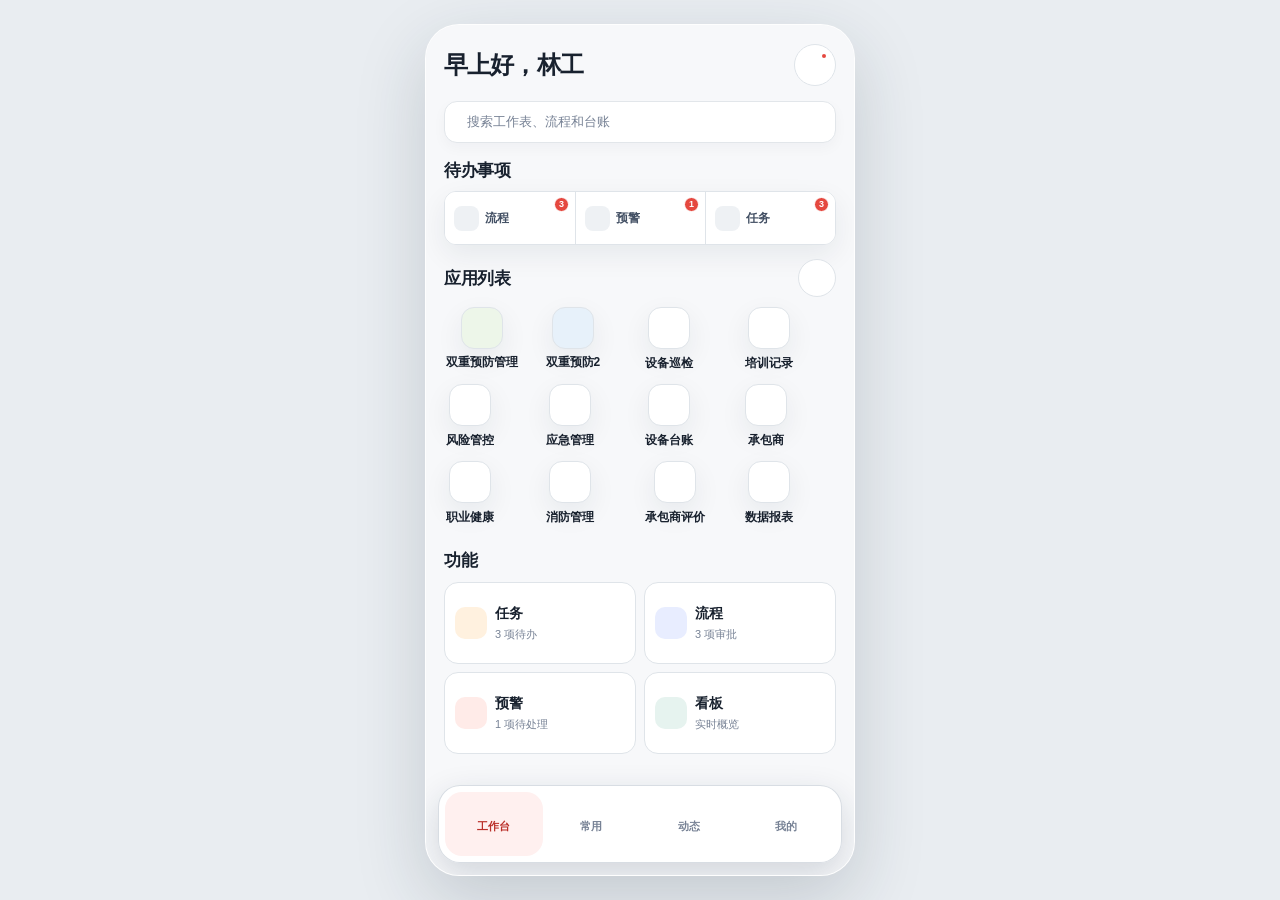
==== index.html @ b4925297 "modify" ====
<!doctype html>
<html lang="zh-CN">
  <head>
    <meta charset="UTF-8" />
    <meta name="viewport" content="width=device-width, initial-scale=1, viewport-fit=cover" />
    <meta name="theme-color" content="#f3f5f7" />
    <title>安作 - 移动作业原型</title>
    <meta
      name="description"
      content="覆盖工作台、常用、安全动态与离线作业的移动端产品原型。"
    />
    <link rel="stylesheet" href="./styles.css?v=prevention-scheme-one-process-v2" />
    <script src="https://unpkg.com/@phosphor-icons/web@2.1.1" defer></script>
  </head>
  <body>
    <main class="prototype-stage">
      <section class="app-shell is-loading" id="appShell" aria-label="安作移动端原型">
        <div class="loading-view" id="loadingView" aria-label="正在加载">
          <div class="skeleton skeleton-title"></div>
          <div class="skeleton skeleton-hero"></div>
          <div class="skeleton skeleton-row"></div>
          <div class="skeleton skeleton-row skeleton-row-short"></div>
        </div>

        <div class="app-content" id="appContent">
          <section class="page is-active" data-page="workbench" aria-labelledby="workbenchTitle">
            <header class="page-header workbench-header">
              <div>
                <p class="header-context">移动作业中心</p>
                <h1 id="workbenchTitle">早上好，林工</h1>
              </div>
              <button
                class="icon-button notification-button"
                type="button"
                data-open-messages-page
                aria-label="打开消息中心，有新消息"
              >
                <i class="ph ph-bell" aria-hidden="true"></i>
                <span class="notification-mark" aria-hidden="true"></span>
              </button>
            </header>

            <div class="page-scroll">
              <button class="workbench-search-trigger" type="button" data-open-workbench-search aria-label="搜索子系统内的工作表、流程和其他内容">
                <i class="ph ph-magnifying-glass" aria-hidden="true"></i>
                <span>搜索工作表、流程和台账</span>
              </button>

              <section class="section-block message-section" aria-labelledby="messageTitle">
                <div class="section-heading">
                  <h2 id="messageTitle">待办事项</h2>
                </div>

                <div class="message-shortcuts">
                  <button class="message-shortcut" type="button" data-open-process-page>
                    <span class="shortcut-icon" aria-hidden="true">
                      <i class="ph ph-arrows-clockwise"></i>
                    </span>
                    <span>流程</span>
                    <span class="shortcut-mark" aria-label="3项待审批">3</span>
                  </button>

                  <button class="message-shortcut" type="button" data-open-warning-tasks data-warning-todo>
                    <span class="shortcut-icon" aria-hidden="true">
                      <i class="ph ph-warning"></i>
                    </span>
                    <span>预警</span>
                    <span class="shortcut-mark" aria-label="1项待办">1</span>
                  </button>

                  <button class="message-shortcut" type="button" data-open-task-todo>
                    <span class="shortcut-icon" aria-hidden="true">
                      <i class="ph ph-check-square"></i>
                    </span>
                    <span>任务</span>
                    <span class="shortcut-mark" aria-label="3项待办">3</span>
                  </button>
                </div>
              </section>

              <section class="section-block app-section" aria-labelledby="appListTitle">
                <div class="section-heading">
                  <h2 id="appListTitle">应用列表</h2>
                  <div class="app-section-actions">
                    <button class="icon-button icon-button-small" type="button" data-open-app-organizer aria-label="查看全部应用"><i class="ph ph-caret-right" aria-hidden="true"></i></button>
                  </div>
                </div>

                <div class="app-grid" data-favorite-app-grid>
                  <div class="app-item" data-app-item="prevention"><button class="app-entry app-entry-prevention" type="button" data-open-prevention><span><i class="ph ph-shield-check" aria-hidden="true"></i></span><strong>双重预防管理</strong></button></div>
                  <div class="app-item" data-app-item="prevention-two"><button class="app-entry app-entry-prevention-two" type="button" data-open-prevention-two><span><i class="ph ph-squares-four" aria-hidden="true"></i></span><strong>双重预防2</strong></button></div>
                  <div class="app-item" data-app-item="inspection"><button class="app-entry" type="button" data-show-toast="已进入设备巡检"><span><i class="ph ph-wrench" aria-hidden="true"></i></span><strong>设备巡检</strong></button></div>
                  <div class="app-item" data-app-item="training"><button class="app-entry" type="button" data-show-toast="已进入培训记录"><span><i class="ph ph-notebook" aria-hidden="true"></i></span><strong>培训记录</strong></button></div>
                  <div class="app-item" data-app-item="risk"><button class="app-entry" type="button" data-show-toast="已进入风险管控"><span><i class="ph ph-shield-check" aria-hidden="true"></i></span><strong>风险管控</strong></button></div>
                  <div class="app-item" data-app-item="emergency"><button class="app-entry" type="button" data-show-toast="已进入应急管理"><span><i class="ph ph-first-aid-kit" aria-hidden="true"></i></span><strong>应急管理</strong></button></div>
                  <div class="app-item" data-app-item="equipment"><button class="app-entry" type="button" data-show-toast="已进入设备台账"><span><i class="ph ph-database" aria-hidden="true"></i></span><strong>设备台账</strong></button></div>
                  <div class="app-item" data-app-item="contractor"><button class="app-entry" type="button" data-show-toast="已进入承包商"><span><i class="ph ph-users-three" aria-hidden="true"></i></span><strong>承包商</strong></button></div>
                  <div class="app-item" data-app-item="occupational-health"><button class="app-entry" type="button" data-show-toast="已进入职业健康"><span><i class="ph ph-heartbeat" aria-hidden="true"></i></span><strong>职业健康</strong></button></div>
                  <div class="app-item" data-app-item="fire-protection"><button class="app-entry" type="button" data-open-fire-management><span><i class="ph ph-fire-extinguisher" aria-hidden="true"></i></span><strong>消防管理</strong></button></div>
                  <div class="app-item" data-app-item="contractor-evaluation"><button class="app-entry" type="button" data-show-toast="已进入承包商评价"><span><i class="ph ph-clipboard-text" aria-hidden="true"></i></span><strong>承包商评价</strong></button></div>
                  <div class="app-item" data-app-item="reports"><button class="app-entry" type="button" data-show-toast="已进入数据报表"><span><i class="ph ph-chart-bar" aria-hidden="true"></i></span><strong>数据报表</strong></button></div>
                </div>
              </section>

              <section class="section-block function-section" aria-labelledby="functionTitle">
                <div class="section-heading">
                  <h2 id="functionTitle">功能</h2>
                </div>

                <div class="function-grid">
                  <button class="function-card function-card-task" type="button" data-open-task-tasks>
                    <span class="function-card-icon" aria-hidden="true"><i class="ph ph-checks"></i></span>
                    <span class="function-card-copy"><strong>任务</strong><small>3 项待办</small></span>
                    <i class="ph ph-caret-right" aria-hidden="true"></i>
                  </button>
                  <button class="function-card function-card-flow" type="button" data-open-process-page>
                    <span class="function-card-icon" aria-hidden="true"><i class="ph ph-flow-arrow"></i></span>
                    <span class="function-card-copy"><strong>流程</strong><small>3 项审批</small></span>
                    <i class="ph ph-caret-right" aria-hidden="true"></i>
                  </button>
                  <button class="function-card function-card-warning" type="button" data-open-warning-tasks>
                    <span class="function-card-icon" aria-hidden="true"><i class="ph ph-warning"></i></span>
                    <span class="function-card-copy"><strong>预警</strong><small>1 项待处理</small></span>
                    <i class="ph ph-caret-right" aria-hidden="true"></i>
                  </button>
                  <button class="function-card function-card-board" type="button" data-show-toast="正在打开安全看板">
                    <span class="function-card-icon" aria-hidden="true"><i class="ph ph-chart-donut"></i></span>
                    <span class="function-card-copy"><strong>看板</strong><small>实时概览</small></span>
                    <i class="ph ph-caret-right" aria-hidden="true"></i>
                  </button>
                </div>
              </section>
            </div>
          </section>

          <section class="page workbench-search-page" data-page="workbenchSearch" aria-labelledby="workbenchSearchTitle" hidden>
            <header class="workbench-search-header">
              <button class="icon-button icon-button-small" type="button" data-close-workbench-search aria-label="返回工作台"><i class="ph ph-caret-left" aria-hidden="true"></i></button>
              <h1 id="workbenchSearchTitle">搜索</h1>
              <span aria-hidden="true"></span>
            </header>
            <div class="page-scroll workbench-search-scroll">
              <form class="subsystem-search-form" role="search">
                <label>
                  <i class="ph ph-magnifying-glass" aria-hidden="true"></i>
                  <span class="sr-only">搜索子系统内容</span>
                  <input type="search" placeholder="搜索工作表、流程、台账" autocomplete="off" data-subsystem-search />
                </label>
                <button type="button" data-clear-subsystem-search aria-label="清空搜索"><i class="ph ph-x-circle" aria-hidden="true"></i></button>
              </form>

              <nav class="subsystem-search-types" aria-label="结果类型" role="tablist">
                <button class="is-active" type="button" role="tab" aria-selected="true" data-subsystem-search-type="all">全部</button>
                <button type="button" role="tab" aria-selected="false" data-subsystem-search-type="worksheet">工作表</button>
                <button type="button" role="tab" aria-selected="false" data-subsystem-search-type="flow">流程</button>
                <button type="button" role="tab" aria-selected="false" data-subsystem-search-type="record">台账与记录</button>
              </nav>

              <div class="subsystem-search-result-heading"><strong>搜索结果</strong><span data-subsystem-search-count>8 项</span></div>
              <section class="subsystem-search-results" aria-label="子系统内容搜索结果">
                <button class="subsystem-search-result" type="button" data-subsystem-search-item data-search-type="worksheet" data-search-text="双重预防管理 双重预防 隐患排查 岗位隐患 平巷凿岩 作业 工作表 排查表" data-search-target="inspection">
                  <span class="subsystem-search-icon is-green" aria-hidden="true"><i class="ph ph-clipboard-text"></i></span><span><strong>平巷凿岩作业岗位隐患排查表</strong><small>双重预防管理 · 工作表</small></span><i class="ph ph-caret-right" aria-hidden="true"></i>
                </button>
                <button class="subsystem-search-result" type="button" data-subsystem-search-item data-search-type="worksheet" data-search-text="双重预防管理 双重预防 隐患排查 掘进凿岩工 工作表 清单" data-search-action="掘进凿岩工隐患排查清单将在下一版开放">
                  <span class="subsystem-search-icon is-blue" aria-hidden="true"><i class="ph ph-list-checks"></i></span><span><strong>掘进凿岩工隐患排查清单</strong><small>双重预防管理 · 工作表</small></span><i class="ph ph-caret-right" aria-hidden="true"></i>
                </button>
                <button class="subsystem-search-result" type="button" data-subsystem-search-item data-search-type="flow" data-search-text="双重预防管理 双重预防 隐患排查 审批流程" data-search-action="已进入双重预防管理的隐患排查审批流程">
                  <span class="subsystem-search-icon is-amber" aria-hidden="true"><i class="ph ph-flow-arrow"></i></span><span><strong>隐患排查审批流程</strong><small>双重预防管理 · 流程</small></span><i class="ph ph-caret-right" aria-hidden="true"></i>
                </button>
                <button class="subsystem-search-result" type="button" data-subsystem-search-item data-search-type="record" data-search-text="双重预防管理 双重预防 隐患 整改 台账" data-search-action="已进入双重预防管理的隐患整改台账">
                  <span class="subsystem-search-icon is-slate" aria-hidden="true"><i class="ph ph-book-bookmark"></i></span><span><strong>隐患整改台账</strong><small>双重预防管理 · 台账</small></span><i class="ph ph-caret-right" aria-hidden="true"></i>
                </button>
                <button class="subsystem-search-result" type="button" data-subsystem-search-item data-search-type="worksheet" data-search-text="双重预防2 双重预防 隐患排查 操作作业 岗位 工作表 排查表" data-search-target="prevention-two-catalog">
                  <span class="subsystem-search-icon is-green" aria-hidden="true"><i class="ph ph-note-pencil"></i></span><span><strong>操作作业岗位隐患排查表</strong><small>双重预防2 · 工作表</small></span><i class="ph ph-caret-right" aria-hidden="true"></i>
                </button>
                <button class="subsystem-search-result" type="button" data-subsystem-search-item data-search-type="flow" data-search-text="设备管理 设备 照明 采购 申请 审批流程" data-search-target="processes">
                  <span class="subsystem-search-icon is-blue" aria-hidden="true"><i class="ph ph-lightbulb"></i></span><span><strong>矿山应急照明设备采购申请</strong><small>设备管理 · 流程</small></span><i class="ph ph-caret-right" aria-hidden="true"></i>
                </button>
                <button class="subsystem-search-result" type="button" data-subsystem-search-item data-search-type="record" data-search-text="设备管理 设备 巡检 记录" data-search-action="已进入设备管理的设备巡检记录">
                  <span class="subsystem-search-icon is-slate" aria-hidden="true"><i class="ph ph-wrench"></i></span><span><strong>设备巡检记录</strong><small>设备管理 · 记录</small></span><i class="ph ph-caret-right" aria-hidden="true"></i>
                </button>
                <button class="subsystem-search-result" type="button" data-subsystem-search-item data-search-type="flow" data-search-text="安全管理 动火 作业 申请 审批流程" data-search-target="processes">
                  <span class="subsystem-search-icon is-red" aria-hidden="true"><i class="ph ph-fire"></i></span><span><strong>南区 2 号采场动火作业申请</strong><small>安全管理 · 流程</small></span><i class="ph ph-caret-right" aria-hidden="true"></i>
                </button>
              </section>
              <div class="subsystem-search-empty" data-subsystem-search-empty hidden><i class="ph ph-magnifying-glass" aria-hidden="true"></i><strong>没有找到匹配内容</strong></div>
            </div>
          </section>

          <section class="page warning-tasks-page" data-page="warningTasks" aria-labelledby="warningTasksTitle" hidden>
            <header class="subpage-header">
              <button class="icon-button icon-button-small" type="button" data-close-warning-tasks aria-label="返回工作台">
                <i class="ph ph-caret-left" aria-hidden="true"></i>
              </button>
              <h1 id="warningTasksTitle">预警</h1>
              <label class="warning-help-toggle" aria-label="显示预警说明">
                <span>说明</span>
                <input type="checkbox" data-warning-help-toggle />
                <i aria-hidden="true"></i>
              </label>
            </header>
            <iframe class="warning-tasks-frame" src="./预警任务-移动端.html?embedded=1" title="预警任务"></iframe>
          </section>

          <section class="page task-tasks-page" data-page="taskTasks" aria-labelledby="taskTasksTitle" hidden>
            <header class="subpage-header">
              <button class="icon-button icon-button-small" type="button" data-close-task-tasks aria-label="返回工作台">
                <i class="ph ph-caret-left" aria-hidden="true"></i>
              </button>
              <h1 id="taskTasksTitle">任务</h1>
              <label class="warning-help-toggle" aria-label="显示任务说明">
                <span>说明</span>
                <input type="checkbox" data-task-help-toggle />
                <i aria-hidden="true"></i>
              </label>
            </header>
            <iframe class="task-tasks-frame" src="./任务-移动端.html?embedded=1" title="任务"></iframe>
          </section>

          <section class="page app-organizer-page" data-page="appOrganizer" aria-labelledby="appOrganizerTitle" hidden>
            <header class="app-organizer-header">
              <button class="icon-button icon-button-small" type="button" data-close-app-organizer aria-label="返回工作台"><i class="ph ph-caret-left" aria-hidden="true"></i></button>
              <h1 id="appOrganizerTitle">全部应用</h1>
              <button class="text-button app-organizer-edit-button" type="button" data-toggle-app-organizer-edit>编辑</button>
            </header>
            <div class="page-scroll app-organizer-scroll">
              <div class="app-organizer-tip" aria-label="操作提示" hidden>
                <span><i class="ph ph-dots-six-vertical" aria-hidden="true"></i>拖动左侧手柄调整顺序</span>
                <span><i class="ph ph-toggle-right" aria-hidden="true"></i>右侧开关显示或隐藏应用</span>
              </div>
              <div class="app-organizer-list" data-app-organizer-list aria-label="调整应用顺序与显示状态">
                <div class="app-organizer-row" data-app-organizer-item="prevention"><span class="app-drag-handle" aria-hidden="true"><i class="ph ph-dots-six-vertical"></i></span><span class="organizer-app-icon organizer-app-icon-green" aria-hidden="true"><i class="ph ph-shield-check"></i></span><strong>双重预防管理</strong><label class="switch" aria-label="双重预防管理显示在工作台"><input type="checkbox" checked data-app-visibility="prevention" /><span></span></label></div>
                <div class="app-organizer-row" data-app-organizer-item="prevention-two"><span class="app-drag-handle" aria-hidden="true"><i class="ph ph-dots-six-vertical"></i></span><span class="organizer-app-icon organizer-app-icon-blue" aria-hidden="true"><i class="ph ph-squares-four"></i></span><strong>双重预防2</strong><label class="switch" aria-label="双重预防2显示在工作台"><input type="checkbox" checked data-app-visibility="prevention-two" /><span></span></label></div>
                <div class="app-organizer-row" data-app-organizer-item="inspection"><span class="app-drag-handle" aria-hidden="true"><i class="ph ph-dots-six-vertical"></i></span><span class="organizer-app-icon" aria-hidden="true"><i class="ph ph-wrench"></i></span><strong>设备巡检</strong><label class="switch" aria-label="设备巡检显示在工作台"><input type="checkbox" checked data-app-visibility="inspection" /><span></span></label></div>
                <div class="app-organizer-row" data-app-organizer-item="training"><span class="app-drag-handle" aria-hidden="true"><i class="ph ph-dots-six-vertical"></i></span><span class="organizer-app-icon" aria-hidden="true"><i class="ph ph-notebook"></i></span><strong>培训记录</strong><label class="switch" aria-label="培训记录显示在工作台"><input type="checkbox" checked data-app-visibility="training" /><span></span></label></div>
                <div class="app-organizer-row" data-app-organizer-item="risk"><span class="app-drag-handle" aria-hidden="true"><i class="ph ph-dots-six-vertical"></i></span><span class="organizer-app-icon" aria-hidden="true"><i class="ph ph-shield-check"></i></span><strong>风险管控</strong><label class="switch" aria-label="风险管控显示在工作台"><input type="checkbox" checked data-app-visibility="risk" /><span></span></label></div>
                <div class="app-organizer-row" data-app-organizer-item="emergency"><span class="app-drag-handle" aria-hidden="true"><i class="ph ph-dots-six-vertical"></i></span><span class="organizer-app-icon" aria-hidden="true"><i class="ph ph-first-aid-kit"></i></span><strong>应急管理</strong><label class="switch" aria-label="应急管理显示在工作台"><input type="checkbox" checked data-app-visibility="emergency" /><span></span></label></div>
                <div class="app-organizer-row" data-app-organizer-item="equipment"><span class="app-drag-handle" aria-hidden="true"><i class="ph ph-dots-six-vertical"></i></span><span class="organizer-app-icon" aria-hidden="true"><i class="ph ph-database"></i></span><strong>设备台账</strong><label class="switch" aria-label="设备台账显示在工作台"><input type="checkbox" checked data-app-visibility="equipment" /><span></span></label></div>
                <div class="app-organizer-row" data-app-organizer-item="contractor"><span class="app-drag-handle" aria-hidden="true"><i class="ph ph-dots-six-vertical"></i></span><span class="organizer-app-icon" aria-hidden="true"><i class="ph ph-users-three"></i></span><strong>承包商</strong><label class="switch" aria-label="承包商显示在工作台"><input type="checkbox" checked data-app-visibility="contractor" /><span></span></label></div>
                <div class="app-organizer-row" data-app-organizer-item="occupational-health"><span class="app-drag-handle" aria-hidden="true"><i class="ph ph-dots-six-vertical"></i></span><span class="organizer-app-icon" aria-hidden="true"><i class="ph ph-heartbeat"></i></span><strong>职业健康</strong><label class="switch" aria-label="职业健康显示在工作台"><input type="checkbox" checked data-app-visibility="occupational-health" /><span></span></label></div>
                <div class="app-organizer-row" data-app-organizer-item="fire-protection"><span class="app-drag-handle" aria-hidden="true"><i class="ph ph-dots-six-vertical"></i></span><span class="organizer-app-icon" aria-hidden="true"><i class="ph ph-fire-extinguisher"></i></span><strong>消防管理</strong><label class="switch" aria-label="消防管理显示在工作台"><input type="checkbox" checked data-app-visibility="fire-protection" /><span></span></label></div>
                <div class="app-organizer-row" data-app-organizer-item="contractor-evaluation"><span class="app-drag-handle" aria-hidden="true"><i class="ph ph-dots-six-vertical"></i></span><span class="organizer-app-icon" aria-hidden="true"><i class="ph ph-clipboard-text"></i></span><strong>承包商评价</strong><label class="switch" aria-label="承包商评价显示在工作台"><input type="checkbox" checked data-app-visibility="contractor-evaluation" /><span></span></label></div>
                <div class="app-organizer-row" data-app-organizer-item="reports"><span class="app-drag-handle" aria-hidden="true"><i class="ph ph-dots-six-vertical"></i></span><span class="organizer-app-icon" aria-hidden="true"><i class="ph ph-chart-bar"></i></span><strong>数据报表</strong><label class="switch" aria-label="数据报表显示在工作台"><input type="checkbox" checked data-app-visibility="reports" /><span></span></label></div>
              </div>
            </div>
          </section>

          <section class="page messages-page" data-page="messages" aria-labelledby="messagesPageTitle" hidden>
            <header class="messages-page-header">
              <button class="icon-button icon-button-small" type="button" data-close-messages-page aria-label="返回工作台">
                <i class="ph ph-caret-left" aria-hidden="true"></i>
              </button>
              <h1 id="messagesPageTitle">消息中心</h1>
              <button class="text-button" type="button" data-show-toast="已全部标为已读">全部已读</button>
            </header>

            <div class="page-scroll messages-page-scroll">
              <form class="message-filters" aria-label="消息筛选条件">
                <label>
                  <span>消息来源</span>
                  <select aria-label="消息来源" data-message-filter="source">
                    <option value="all">全部</option>
                    <option value="flow">流程</option>
                    <option value="system">系统</option>
                  </select>
                </label>
                <label>
                  <span>消息类型</span>
                  <select aria-label="消息类型" data-message-filter="type">
                    <option value="all">全部</option>
                    <option value="approval">流程审批</option>
                    <option value="timeout">流程超时</option>
                    <option value="end">流程结束</option>
                  </select>
                </label>
              </form>

              <nav class="message-status-tabs" aria-label="消息状态" role="tablist">
                <button class="is-active" type="button" role="tab" aria-selected="true" data-message-status="all">全部</button>
                <button type="button" role="tab" aria-selected="false" data-message-status="read">已读</button>
                <button type="button" role="tab" aria-selected="false" data-message-status="unread">未读</button>
              </nav>

              <section class="message-feed" aria-label="互动消息列表">
                <button class="message-feed-row" type="button" data-message-source="flow" data-message-type="approval" data-message-read-state="unread" data-show-toast="正在打开矿山应急照明设备采购申请">
                  <span class="message-feed-icon message-feed-icon-flow" aria-hidden="true"><i class="ph ph-arrows-clockwise"></i></span>
                  <span class="message-feed-copy">
                    <span class="message-feed-title"><strong>矿山应急照明设备采购申请</strong><time>今天 10:12</time></span>
                    <span class="message-feed-stage">流程审批 <em>未读</em></span>
                    <small>王建国于今天 09:12 通过机电管理应用发起的流程编号为：202608310001</small>
                  </span>
                  <i class="ph ph-caret-right" aria-hidden="true"></i>
                </button>
                <button class="message-feed-row" type="button" data-message-source="flow" data-message-type="timeout" data-message-read-state="unread" data-show-toast="正在打开南区 2# 采场动火作业申请">
                  <span class="message-feed-icon message-feed-icon-warm" aria-hidden="true"><i class="ph ph-fire"></i></span>
                  <span class="message-feed-copy">
                    <span class="message-feed-title"><strong>南区 2# 采场动火作业申请</strong><time>今天 09:38</time></span>
                    <span class="message-feed-stage">流程超时 <em>未读</em></span>
                    <small>张宇于今天 08:46 通过安全管理应用发起的流程编号为：202608310002</small>
                  </span>
                  <i class="ph ph-caret-right" aria-hidden="true"></i>
                </button>
                <button class="message-feed-row" type="button" data-message-source="flow" data-message-type="end" data-message-read-state="unread" data-show-toast="正在打开碎矿车间停机检修计划">
                  <span class="message-feed-icon message-feed-icon-alert" aria-hidden="true"><i class="ph ph-warning-circle"></i></span>
                  <span class="message-feed-copy">
                    <span class="message-feed-title"><strong>碎矿车间停机检修计划</strong><time>昨天 16:45</time></span>
                    <span class="message-feed-stage">流程结束 <em>未读</em></span>
                    <small>赵磊于昨天 15:28 通过设备管理应用发起的流程编号为：202608300003</small>
                  </span>
                  <i class="ph ph-caret-right" aria-hidden="true"></i>
                </button>
                <button class="message-feed-row" type="button" data-message-source="flow" data-message-type="approval" data-message-read-state="read" data-show-toast="正在打开外协队入场资格审核">
                  <span class="message-feed-icon message-feed-icon-warm" aria-hidden="true"><i class="ph ph-user-check"></i></span>
                  <span class="message-feed-copy">
                    <span class="message-feed-title"><strong>外协队入场资格审核</strong><time>昨天 14:20</time></span>
                    <span class="message-feed-stage">流程审批 <em class="is-read">已读</em></span>
                    <small>周敏于昨天 10:20 通过双重预防机制应用发起的流程编号为：202608300004</small>
                  </span>
                  <i class="ph ph-caret-right" aria-hidden="true"></i>
                </button>
              </section>
              <p class="message-feed-empty" hidden>暂无此类消息</p>
            </div>
          </section>

          <section class="page process-page" data-page="processes" aria-labelledby="processPageTitle" hidden>
            <header class="process-page-header">
              <button class="icon-button icon-button-small" type="button" data-close-process-page aria-label="返回工作台">
                <i class="ph ph-caret-left" aria-hidden="true"></i>
              </button>
              <h1 id="processPageTitle">流程中心</h1>
              <button class="process-launch-button" type="button" data-open-process-library>
                <i class="ph ph-plus" aria-hidden="true"></i>
                <span>发起</span>
              </button>
            </header>

            <nav class="process-tabs" aria-label="流程分类" role="tablist">
              <button class="is-active" type="button" role="tab" aria-selected="true" data-process-tab="pending">
                待审批 <span>3</span>
              </button>
              <button type="button" role="tab" aria-selected="false" data-process-tab="approved">已审批</button>
              <button type="button" role="tab" aria-selected="false" data-process-tab="copied">抄送我的</button>
              <button type="button" role="tab" aria-selected="false" data-process-tab="mine">我发起的</button>
              <button type="button" role="tab" aria-selected="false" data-process-tab="draft">草稿箱</button>
            </nav>

            <div class="page-scroll process-page-scroll">
              <form class="process-filters" id="processFilters" role="search" aria-label="搜索流程">
                <label class="process-search-field">
                  <i class="ph ph-magnifying-glass" aria-hidden="true"></i>
                  <span class="sr-only">搜索流程编号或名称</span>
                  <input type="search" placeholder="搜索编号或流程名称" data-process-search />
                </label>
                <label class="process-app-filter">
                  <span class="sr-only">所属应用</span>
                  <select data-process-app aria-label="所属应用">
                    <option value="all">全部应用</option>
                    <option value="设备管理">设备管理</option>
                    <option value="安全管理">安全管理</option>
                    <option value="综合管理">综合管理</option>
                    <option value="双重预防机制">双重预防机制</option>
                    <option value="应急管理">应急管理</option>
                    <option value="消防管理">消防管理</option>
                    <option value="火工品管理">火工品管理</option>
                  </select>
                </label>
              </form>

              <div class="process-result-heading">
                <div>
                  <h2 data-process-list-title>待审批</h2>
                  <p><span data-process-count>3</span> 条流程</p>
                </div>
                <span class="process-sync-state"><i class="ph ph-check-circle" aria-hidden="true"></i> 已同步</span>
              </div>

              <section class="process-list" aria-label="流程列表">
                <article class="process-row" data-process-status="pending" data-process-app-name="设备管理" data-process-keywords="202608310001 矿山应急照明设备采购申请 采购申请 王建国">
                  <div class="process-row-main">
                    <span class="process-type-icon process-type-equipment" aria-hidden="true"><i class="ph ph-lightbulb"></i></span>
                    <div class="process-row-copy">
                      <div class="process-row-title">
                        <h3>矿山应急照明设备采购申请</h3>
                        <span class="process-state process-state-pending">审批中</span>
                      </div>
                      <p class="process-number">202608310001</p>
                      <dl class="process-meta">
                        <div><dt>类型</dt><dd>采购申请</dd></div>
                        <div><dt>应用</dt><dd>设备管理</dd></div>
                        <div><dt>发起人</dt><dd>王建国</dd></div>
                        <div><dt>到达</dt><dd>今天 09:12</dd></div>
                      </dl>
                    </div>
                  </div>
                  <div class="process-row-action">
                    <span>发起于今天 09:12</span>
                    <button type="button" data-open-process-detail data-process-mode="approval">审批</button>
                  </div>
                </article>

                <article class="process-row" data-process-status="pending" data-process-app-name="安全管理" data-process-keywords="202608310002 南区2号采场动火作业申请 作业审批 张宇">
                  <div class="process-row-main">
                    <span class="process-type-icon process-type-hotwork" aria-hidden="true"><i class="ph ph-fire"></i></span>
                    <div class="process-row-copy">
                      <div class="process-row-title">
                        <h3>南区 2# 采场动火作业申请</h3>
                        <span class="process-state process-state-pending">审批中</span>
                      </div>
                      <p class="process-number">202608310002</p>
                      <dl class="process-meta">
                        <div><dt>类型</dt><dd>作业审批</dd></div>
                        <div><dt>应用</dt><dd>安全管理</dd></div>
                        <div><dt>发起人</dt><dd>张宇</dd></div>
                        <div><dt>到达</dt><dd>今天 08:46</dd></div>
                      </dl>
                    </div>
                  </div>
                  <div class="process-row-action">
                    <span>发起于今天 08:46</span>
                    <button type="button" data-open-process-detail data-process-mode="approval">审批</button>
                  </div>
                </article>

                <article class="process-row" data-process-status="pending" data-process-app-name="综合管理" data-process-keywords="202608300004 外协队入场资格审核 业务审批 周毅">
                  <div class="process-row-main">
                    <span class="process-type-icon process-type-contractor" aria-hidden="true"><i class="ph ph-user-check"></i></span>
                    <div class="process-row-copy">
                      <div class="process-row-title">
                        <h3>外协队入场资格审核</h3>
                        <span class="process-state process-state-pending">审批中</span>
                      </div>
                      <p class="process-number">202608300004</p>
                      <dl class="process-meta">
                        <div><dt>类型</dt><dd>业务审批</dd></div>
                        <div><dt>应用</dt><dd>综合管理</dd></div>
                        <div><dt>发起人</dt><dd>周毅</dd></div>
                        <div><dt>到达</dt><dd>昨天 10:20</dd></div>
                      </dl>
                    </div>
                  </div>
                  <div class="process-row-action">
                    <span>发起于昨天 10:20</span>
                    <button type="button" data-open-process-detail data-process-mode="approval">审批</button>
                  </div>
                </article>

                <article class="process-row" data-process-status="approved" data-process-app-name="安全管理" data-process-keywords="202608290018 尾矿库汛期专项检查计划 检查审批 李杰" hidden>
                  <div class="process-row-main">
                    <span class="process-type-icon process-type-approved" aria-hidden="true"><i class="ph ph-checks"></i></span>
                    <div class="process-row-copy">
                      <div class="process-row-title"><h3>尾矿库汛期专项检查计划</h3><span class="process-state process-state-approved">已通过</span></div>
                      <p class="process-number">202608290018</p>
                      <dl class="process-meta">
                        <div><dt>类型</dt><dd>检查审批</dd></div><div><dt>应用</dt><dd>安全管理</dd></div>
                        <div><dt>发起人</dt><dd>李杰</dd></div><div><dt>完成</dt><dd>8月 30日</dd></div>
                      </dl>
                    </div>
                  </div>
                  <div class="process-row-action"><span>审批已完成</span><button class="process-secondary-action" type="button" data-open-process-detail data-process-mode="view">查看</button></div>
                </article>

                <article class="process-row" data-process-status="copied" data-process-app-name="设备管理" data-process-keywords="202608280036 9月设备保养计划 计划审批 赵磊" hidden>
                  <div class="process-row-main">
                    <span class="process-type-icon process-type-equipment" aria-hidden="true"><i class="ph ph-wrench"></i></span>
                    <div class="process-row-copy">
                      <div class="process-row-title"><h3>9 月设备保养计划</h3><span class="process-state process-state-copied">已抄送</span></div>
                      <p class="process-number">202608280036</p>
                      <dl class="process-meta">
                        <div><dt>类型</dt><dd>计划审批</dd></div><div><dt>应用</dt><dd>设备管理</dd></div>
                        <div><dt>发起人</dt><dd>赵磊</dd></div><div><dt>抄送</dt><dd>8月 29日</dd></div>
                      </dl>
                    </div>
                  </div>
                  <div class="process-row-action"><span>无需处理</span><button class="process-secondary-action" type="button" data-open-process-detail data-process-mode="view">查看</button></div>
                </article>

                <article class="process-row" data-process-status="mine" data-process-app-name="设备管理" data-process-keywords="202608310021 西区照明回路检修申请 检修申请 林舟" hidden>
                  <div class="process-row-main">
                    <span class="process-type-icon process-type-equipment" aria-hidden="true"><i class="ph ph-lightning"></i></span>
                    <div class="process-row-copy">
                      <div class="process-row-title"><h3>西区照明回路检修申请</h3><span class="process-state process-state-pending">审批中</span></div>
                      <p class="process-number">202608310021</p>
                      <dl class="process-meta">
                        <div><dt>类型</dt><dd>检修申请</dd></div><div><dt>应用</dt><dd>设备管理</dd></div>
                        <div><dt>发起人</dt><dd>林舟</dd></div><div><dt>发起</dt><dd>今天 11:24</dd></div>
                      </dl>
                    </div>
                  </div>
                  <div class="process-row-action"><span>当前节点：部门审核</span><div class="process-row-actions"><button class="process-danger-action" type="button" data-process-quick-action="撤销">撤销</button><button class="process-secondary-action" type="button" data-open-process-detail data-process-mode="mine">查看</button></div></div>
                </article>

                <article class="process-row" data-process-status="mine" data-process-app-name="双重预防机制" data-process-keywords="202609020012 东翼通风系统整改申请 业务审批 林舟" hidden>
                  <div class="process-row-main">
                    <span class="process-type-icon process-type-rejected" aria-hidden="true"><i class="ph ph-arrow-u-down-left"></i></span>
                    <div class="process-row-copy">
                      <div class="process-row-title"><h3>东翼通风系统整改申请</h3><span class="process-state process-state-rejected">已驳回</span></div>
                      <p class="process-number">202609020012</p>
                      <dl class="process-meta">
                        <div><dt>类型</dt><dd>业务审批</dd></div><div><dt>应用</dt><dd>双重预防机制</dd></div>
                        <div><dt>发起人</dt><dd>林舟</dd></div><div><dt>发起</dt><dd>9月 2日</dd></div>
                      </dl>
                    </div>
                  </div>
                  <div class="process-row-action"><span>已驳回至发起人</span><div class="process-row-actions"><button class="process-secondary-action" type="button" data-resubmit-process>重新提交</button><button class="process-secondary-action" type="button" data-open-process-detail data-process-mode="mine">查看</button></div></div>
                </article>

                <article class="process-row" data-process-status="draft" data-process-app-name="综合管理" data-process-keywords="承包商月度评价 业务评价 林舟" hidden>
                  <div class="process-row-main">
                    <span class="process-type-icon process-type-draft" aria-hidden="true"><i class="ph ph-note-pencil"></i></span>
                    <div class="process-row-copy">
                      <div class="process-row-title"><h3>承包商月度评价</h3><span class="process-state process-state-draft">草稿</span></div>
                      <p class="process-number">尚未生成流程编号</p>
                      <dl class="process-meta">
                        <div><dt>类型</dt><dd>业务评价</dd></div><div><dt>应用</dt><dd>综合管理</dd></div>
                        <div><dt>创建人</dt><dd>林舟</dd></div><div><dt>保存</dt><dd>昨天 17:42</dd></div>
                      </dl>
                    </div>
                  </div>
                  <div class="process-row-action"><span>资料填写至 60%</span><button class="process-secondary-action" type="button" data-edit-process-draft>继续填写</button></div>
                </article>
              </section>

              <div class="process-empty" hidden>
                <span aria-hidden="true"><i class="ph ph-magnifying-glass"></i></span>
                <h3>没有找到流程</h3>
                <p>更换关键词或所属应用后再试。</p>
              </div>
            </div>
          </section>

          <section class="page process-library-page" data-page="processLibrary" aria-labelledby="processLibraryTitle" hidden>
            <header class="process-subpage-header">
              <button class="icon-button icon-button-small" type="button" data-back-process-list aria-label="返回流程中心">
                <i class="ph ph-caret-left" aria-hidden="true"></i>
              </button>
              <h1 id="processLibraryTitle">发起流程</h1>
              <span class="process-header-spacer" aria-hidden="true"></span>
            </header>

            <div class="page-scroll process-library-scroll">
              <div class="process-template-tools">
                <nav class="process-template-tabs" aria-label="流程模板分类">
                  <button class="is-active" type="button" data-template-filter="all" aria-pressed="true">全部</button>
                  <button type="button" data-template-filter="recent" aria-pressed="false">最近使用</button>
                </nav>
                <label class="process-template-search">
                  <i class="ph ph-magnifying-glass" aria-hidden="true"></i>
                  <span class="sr-only">搜索流程模板</span>
                  <input type="search" placeholder="搜索流程模板" data-template-search />
                </label>
              </div>

              <div class="process-template-groups">
                <section class="process-template-group" data-template-group>
                  <header><span class="template-group-mark template-group-blue"></span><h2>人资管理</h2><small>3</small></header>
                  <div class="process-template-list">
                    <button type="button" data-process-template data-template-name="员工离职申请" data-template-app="消防管理" data-template-type="业务审批" data-template-recent="true"><span><strong>员工离职申请</strong><small>消防管理</small></span><i class="ph ph-caret-right" aria-hidden="true"></i></button>
                    <button type="button" data-process-template data-template-name="职员晋升审批" data-template-app="机电管理" data-template-type="人事审批"><span><strong>职员晋升审批</strong><small>机电管理</small></span><i class="ph ph-caret-right" aria-hidden="true"></i></button>
                    <button type="button" data-process-template data-template-name="职员调岗审批" data-template-app="双重预防机制" data-template-type="人事审批"><span><strong>职员调岗审批</strong><small>双重预防机制</small></span><i class="ph ph-caret-right" aria-hidden="true"></i></button>
                  </div>
                </section>

                <section class="process-template-group" data-template-group>
                  <header><span class="template-group-mark template-group-gold"></span><h2>基建管理</h2><small>3</small></header>
                  <div class="process-template-list">
                    <button type="button" data-process-template data-template-name="地表基建项目报建申请" data-template-app="生产管理" data-template-type="项目审批" data-template-recent="true"><span><strong>地表基建项目报建申请</strong><small>生产管理</small></span><i class="ph ph-caret-right" aria-hidden="true"></i></button>
                    <button type="button" data-process-template data-template-name="年度工程计划编制审批" data-template-app="应急管理" data-template-type="计划审批"><span><strong>年度工程计划编制审批</strong><small>应急管理</small></span><i class="ph ph-caret-right" aria-hidden="true"></i></button>
                    <button type="button" data-process-template data-template-name="项目合同申报审批" data-template-app="设备管理" data-template-type="合同审批"><span><strong>项目合同申报审批</strong><small>设备管理</small></span><i class="ph ph-caret-right" aria-hidden="true"></i></button>
                  </div>
                </section>

                <section class="process-template-group" data-template-group>
                  <header><span class="template-group-mark template-group-red"></span><h2>选矿管理</h2><small>3</small></header>
                  <div class="process-template-list">
                    <button type="button" data-process-template data-template-name="换矿申请" data-template-app="火工品管理" data-template-type="业务审批"><span><strong>换矿申请</strong><small>火工品管理</small></span><i class="ph ph-caret-right" aria-hidden="true"></i></button>
                    <button type="button" data-process-template data-template-name="选厂药剂领用申请" data-template-app="安全管理" data-template-type="领用审批" data-template-recent="true"><span><strong>选厂药剂领用申请</strong><small>安全管理</small></span><i class="ph ph-caret-right" aria-hidden="true"></i></button>
                    <button type="button" data-process-template data-template-name="材料采购流程" data-template-app="双重预防机制" data-template-type="采购申请"><span><strong>材料采购流程</strong><small>双重预防机制</small></span><i class="ph ph-caret-right" aria-hidden="true"></i></button>
                  </div>
                </section>
              </div>

              <div class="process-template-empty" hidden>
                <i class="ph ph-files" aria-hidden="true"></i>
                <h3>没有匹配的流程模板</h3>
                <p>试试流程名称或所属应用。</p>
              </div>
            </div>
          </section>

          <section class="page process-form-page" data-page="processForm" aria-labelledby="processFormTitle" hidden>
            <header class="process-subpage-header">
              <button class="icon-button icon-button-small" type="button" data-back-process-library aria-label="返回流程模板库">
                <i class="ph ph-caret-left" aria-hidden="true"></i>
              </button>
              <h1 id="processFormTitle">发起流程</h1>
              <button class="process-header-link" type="button" data-toggle-form-route>流程图</button>
            </header>

            <div class="page-scroll process-form-scroll">
              <form class="process-launch-form" id="processLaunchForm">
                <section class="process-form-identity" aria-label="所选流程模板">
                  <span class="process-form-icon" aria-hidden="true"><i class="ph ph-flow-arrow"></i></span>
                  <div><small data-form-template-type>业务审批</small><h2 data-form-template-name>员工离职申请</h2><p data-form-template-app>消防管理</p></div>
                </section>

                <section class="process-form-section" aria-labelledby="processApplyInfoTitle">
                  <h3 id="processApplyInfoTitle">申请信息</h3>
                  <label class="process-field"><span>申请标题</span><input type="text" name="title" value="员工离职申请" required data-form-title /></label>
                  <div class="process-field-grid">
                    <label class="process-field"><span>申请部门</span><select name="department"><option>安全管理部</option><option>生产管理部</option><option>设备管理部</option></select></label>
                    <label class="process-field"><span>申请人</span><input type="text" value="林舟" disabled /></label>
                  </div>
                  <label class="process-field"><span>申请说明</span><textarea name="description" rows="5" placeholder="填写申请事由、工作安排及需要说明的事项" required></textarea></label>
                  <div class="process-attachment-row"><span><strong>相关附件</strong><small data-attachment-state>支持图片与文档</small></span><button type="button" data-add-process-attachment><i class="ph ph-paperclip" aria-hidden="true"></i> 添加</button></div>
                </section>

                <section class="process-form-route" data-form-route hidden>
                  <div class="process-section-title"><h3>审批流程</h3><span>4 个节点</span></div>
                  <ol class="process-route-steps">
                    <li class="is-current"><span>1</span><div><strong>发起申请</strong><small>林舟</small></div></li>
                    <li><span>2</span><div><strong>部门负责人</strong><small>部门负责人审批</small></div></li>
                    <li><span>3</span><div><strong>安全审核</strong><small>安全管理部审批</small></div></li>
                    <li><span>4</span><div><strong>归档完成</strong><small>系统自动归档</small></div></li>
                  </ol>
                </section>

                <footer class="process-form-actions">
                  <button class="process-action-ghost" type="button" data-cancel-process-form>取消</button>
                  <button class="process-action-secondary" type="button" data-save-process-draft>存草稿</button>
                  <button class="process-action-primary" type="submit">发起流程</button>
                </footer>
              </form>
            </div>
          </section>

          <section class="page process-detail-page" data-page="processDetail" aria-labelledby="processDetailPageTitle" hidden>
            <header class="process-subpage-header">
              <button class="icon-button icon-button-small" type="button" data-back-process-list aria-label="返回流程中心">
                <i class="ph ph-caret-left" aria-hidden="true"></i>
              </button>
              <h1 id="processDetailPageTitle">流程详情</h1>
              <span class="process-header-spacer" aria-hidden="true"></span>
            </header>

            <nav class="process-detail-tabs" aria-label="流程详情内容" role="tablist">
              <button class="is-active" type="button" role="tab" aria-selected="true" data-detail-tab="form">申请单</button>
              <button type="button" role="tab" aria-selected="false" data-detail-tab="log">流程日志</button>
              <button type="button" role="tab" aria-selected="false" data-detail-tab="route">流程图</button>
            </nav>

            <div class="page-scroll process-detail-scroll">
              <div class="process-detail-pane" data-detail-pane="form">
                <section class="process-detail-summary">
                  <div class="process-detail-title"><div><p data-detail-number>202608310001</p><h2 data-detail-name>矿山应急照明设备采购申请</h2></div><span class="process-state process-state-pending" data-detail-status>审批中</span></div>
                  <dl class="process-detail-meta">
                    <div><dt>所属部门</dt><dd data-detail-department>机电管理部</dd></div>
                    <div><dt>发起人</dt><dd data-detail-applicant>王建国</dd></div>
                    <div><dt>所属应用</dt><dd data-detail-app>设备管理</dd></div>
                    <div><dt>发起时间</dt><dd data-detail-time>今天 09:12</dd></div>
                  </dl>
                  <div class="process-detail-description"><span>申请说明</span><p data-detail-description>矿山应急照明设备采购申请相关事项，请按流程审核处理。</p></div>
                </section>

                <section class="process-approval-panel" data-approval-panel>
                  <div class="process-section-title"><h3>审批意见</h3><span>当前待你处理</span></div>
                  <label class="process-field"><span class="sr-only">审批意见</span><textarea rows="4" placeholder="输入审批意见" data-approval-opinion></textarea></label>
                  <div class="process-approval-actions">
                    <button type="button" data-toggle-more-actions><i class="ph ph-dots-three" aria-hidden="true"></i> 更多</button>
                    <button class="process-action-primary" type="button" data-complete-process="同意"><i class="ph ph-check" aria-hidden="true"></i> 同意</button>
                  </div>
                  <div class="process-more-actions" data-more-process-actions hidden>
                    <button type="button" data-open-subaction="转办"><i class="ph ph-user-switch" aria-hidden="true"></i><span>转办</span></button>
                    <button type="button" data-open-subaction="加签"><i class="ph ph-user-plus" aria-hidden="true"></i><span>加签</span></button>
                    <button type="button" data-open-reject-confirm><i class="ph ph-arrow-u-down-left" aria-hidden="true"></i><span>驳回</span></button>
                    <button type="button" data-open-refuse-confirm><i class="ph ph-x-circle" aria-hidden="true"></i><span>拒绝</span></button>
                  </div>
                </section>

                <section class="process-owner-actions" data-owner-actions hidden>
                  <button type="button" data-process-quick-action="撤销"><i class="ph ph-arrow-counter-clockwise" aria-hidden="true"></i>撤销流程</button>
                </section>
              </div>

              <section class="process-detail-pane process-log-section" data-detail-pane="log" hidden>
                <div class="process-section-title"><h3>流程日志</h3><span>6 条记录</span></div>
                <ol class="process-log-list">
                  <li class="is-complete"><span class="process-log-dot"></span><div><strong>系统发起</strong><time>今天 09:12</time><p><b data-log-applicant>王建国</b>发起了流程</p><small>发起</small></div></li>
                  <li class="is-complete"><span class="process-log-dot"></span><div><strong>主管领导审批</strong><time>今天 09:34</time><p>李四已同意，审批意见：请按流程办理</p><small>同意</small></div></li>
                  <li class="is-complete"><span class="process-log-dot"></span><div><strong>分管领导审批</strong><time>今天 09:46</time><p>王五转办给赵六，转办原因：请赵总审定</p><small>转办</small></div></li>
                  <li class="is-complete"><span class="process-log-dot"></span><div><strong>转办审批</strong><time>今天 10:02</time><p>赵六已添加张七共同审批</p><small>加签</small></div></li>
                  <li class="is-complete"><span class="process-log-dot"></span><div><strong>抄送</strong><time>今天 10:10</time><p>系统已抄送相关人员</p><small>抄送</small></div></li>
                  <li class="is-current"><span class="process-log-dot"></span><div><strong>部门负责人</strong><time>当前</time><p>当前待林舟审批</p><small>审批中</small></div></li>
                </ol>
              </section>

              <section class="process-detail-pane process-detail-route" data-detail-pane="route" hidden>
                <div class="process-section-title"><h3>流程图</h3><span>当前在部门负责人</span></div>
                <ol class="process-route-steps process-route-horizontal">
                  <li class="is-complete"><span><i class="ph ph-check"></i></span><div><strong>发起申请</strong></div></li>
                  <li class="is-current"><span>2</span><div><strong>部门负责人</strong></div></li>
                  <li><span>3</span><div><strong>安全审核</strong></div></li>
                  <li><span>4</span><div><strong>归档</strong></div></li>
                </ol>
              </section>
            </div>

            <div class="process-action-dialog" data-process-action-dialog hidden>
              <div class="process-action-dialog-backdrop" data-close-process-action></div>
              <section role="dialog" aria-modal="true" aria-labelledby="processSubactionTitle">
                <header><h2 id="processSubactionTitle" data-subaction-title>转办流程</h2><button type="button" data-close-process-action aria-label="关闭"><i class="ph ph-x"></i></button></header>
                <label class="process-field"><span data-subaction-person-label>转办人</span><button class="process-person-picker" type="button" data-open-person-picker aria-haspopup="dialog"><span data-subaction-person-value>请选择人员</span><i class="ph ph-caret-right" aria-hidden="true"></i></button></label>
                <label class="process-field"><span data-subaction-reason-label>转办原因</span><textarea rows="4" placeholder="填写原因" data-subaction-reason></textarea></label>
                <footer><button type="button" data-close-process-action>取消</button><button class="process-action-primary" type="button" data-confirm-subaction>确认转办</button></footer>
              </section>
            </div>

            <div class="process-reject-dialog" data-process-reject-dialog hidden>
              <div class="process-action-dialog-backdrop" data-close-process-reject></div>
              <section role="dialog" aria-modal="true" aria-labelledby="processRejectTitle">
                <header><h2 id="processRejectTitle">确认驳回</h2><button type="button" data-close-process-reject aria-label="关闭"><i class="ph ph-x" aria-hidden="true"></i></button></header>
                <p class="process-reject-notice"><i class="ph ph-warning-circle" aria-hidden="true"></i> <span data-reject-destination-notice>驳回后将退回至上一节点。</span></p>
                <label class="process-field"><span>驳回意见（非必填）</span><textarea rows="4" placeholder="可填写驳回原因" data-reject-opinion></textarea></label>
                <footer class="process-confirm-actions"><button type="button" data-close-process-reject>取消</button><button class="process-action-danger" type="button" data-confirm-process-reject>确认驳回</button></footer>
              </section>
            </div>

            <div class="process-refuse-dialog" data-process-refuse-dialog hidden>
              <div class="process-action-dialog-backdrop" data-close-process-refuse></div>
              <section role="dialog" aria-modal="true" aria-labelledby="processRefuseTitle">
                <header><h2 id="processRefuseTitle">确认拒绝</h2><button type="button" data-close-process-refuse aria-label="关闭"><i class="ph ph-x" aria-hidden="true"></i></button></header>
                <p class="process-reject-notice"><i class="ph ph-x-circle" aria-hidden="true"></i> 拒绝后流程将终止，无法继续审批。</p>
                <label class="process-field"><span>拒绝意见（非必填）</span><textarea rows="4" placeholder="可填写拒绝原因" data-refuse-opinion></textarea></label>
                <footer class="process-confirm-actions"><button type="button" data-close-process-refuse>取消</button><button class="process-action-danger" type="button" data-confirm-process-refuse>确认拒绝</button></footer>
              </section>
            </div>

            <div class="process-person-dialog" data-process-person-dialog hidden>
              <div class="process-action-dialog-backdrop" data-close-person-picker></div>
              <section role="dialog" aria-modal="true" aria-labelledby="processPersonPickerTitle">
                <header><h2 id="processPersonPickerTitle" data-person-picker-title>选择转办人</h2><button type="button" data-close-person-picker aria-label="关闭"><i class="ph ph-x" aria-hidden="true"></i></button></header>
                <section class="process-selected-person" data-selected-person hidden aria-labelledby="selectedPersonTitle">
                  <div class="process-person-section-heading"><h3 id="selectedPersonTitle">已选人员<span data-selected-person-count></span></h3></div>
                  <div class="process-selected-person-empty" data-selected-person-empty>暂未选择人员</div>
                  <div class="process-selected-person-list" data-selected-person-list hidden></div>
                </section>
                <div class="process-person-browser-body" data-person-browser-body>
                  <section class="process-org-browser" aria-labelledby="personOrgTitle">
                    <h3 id="personOrgTitle">组织架构</h3>
                    <nav class="process-org-breadcrumb" data-person-breadcrumb aria-label="组织路径"></nav>
                    <div class="process-org-list" data-person-org-list></div>
                  </section>
                </div>
                <footer class="process-confirm-actions"><button type="button" data-close-person-picker>取消</button><button class="process-action-primary" type="button" data-confirm-person-picker>确认选择</button></footer>
              </section>
            </div>
          </section>

          <section class="page prevention-page" data-page="prevention" aria-labelledby="preventionTitle" hidden>
            <header class="subpage-header">
              <button class="icon-button icon-button-small" type="button" data-close-prevention aria-label="返回工作台">
                <i class="ph ph-caret-left" aria-hidden="true"></i>
              </button>
              <h1 id="preventionTitle">双重预防管理</h1>
              <span class="subpage-header-spacer" aria-hidden="true"></span>
            </header>

            <div class="page-scroll subpage-scroll">
              <nav class="prevention-menu" aria-label="双重预防管理菜单">
                <button class="prevention-menu-row" type="button" data-show-toast="法律法规将在下一版开放">
                  <i class="ph ph-file-text" aria-hidden="true"></i>
                  <span>法律法规</span>
                  <i class="ph ph-caret-right" aria-hidden="true"></i>
                </button>
                <button class="prevention-menu-row" type="button" data-show-toast="制度文件将在下一版开放">
                  <i class="ph ph-files" aria-hidden="true"></i>
                  <span>制度文件</span>
                  <i class="ph ph-caret-right" aria-hidden="true"></i>
                </button>
                <button class="prevention-menu-row" type="button" data-show-toast="风险分级管控将在下一版开放">
                  <i class="ph ph-shield-chevron" aria-hidden="true"></i>
                  <span>风险分级管控</span>
                  <i class="ph ph-caret-right" aria-hidden="true"></i>
                </button>

                <section class="prevention-menu-group">
                  <button
                    class="prevention-menu-row prevention-menu-parent is-active"
                    type="button"
                    aria-expanded="true"
                    aria-controls="hazardMenu"
                    data-toggle-hazard-menu
                  >
                    <i class="ph ph-warning-circle" aria-hidden="true"></i>
                    <span>隐患排查治理</span>
                    <i class="ph ph-caret-down" aria-hidden="true"></i>
                  </button>
                  <div class="prevention-submenu" id="hazardMenu">
                    <button type="button" data-open-prevention-task-publish>隐患排查任务发布<i class="ph ph-caret-right" aria-hidden="true"></i></button>
                    <button class="is-current" type="button" data-open-prevention-catalog aria-current="page">岗位隐患排查清单<i class="ph ph-caret-right" aria-hidden="true"></i></button>
                    <button type="button" data-show-toast="隐患排查审批流程将在下一版开放">隐患排查审批流程<i class="ph ph-caret-right" aria-hidden="true"></i></button>
                    <button type="button" data-show-toast="隐患排查治理记录将在下一版开放">隐患排查治理记录<i class="ph ph-caret-right" aria-hidden="true"></i></button>
                    <button type="button" data-show-toast="隐患排查工作表将在下一版开放">隐患排查工作表<i class="ph ph-caret-right" aria-hidden="true"></i></button>
                    <button type="button" data-show-toast="隐患整改通知单将在下一版开放">隐患整改通知单<i class="ph ph-caret-right" aria-hidden="true"></i></button>
                    <button type="button" data-show-toast="隐患整改台账将在下一版开放">隐患整改台账<i class="ph ph-caret-right" aria-hidden="true"></i></button>
                    <button type="button" data-show-toast="隐患信息统计将在下一版开放">隐患信息统计<i class="ph ph-caret-right" aria-hidden="true"></i></button>
                    <button type="button" data-show-toast="隐患汇报将在下一版开放">隐患汇报<i class="ph ph-caret-right" aria-hidden="true"></i></button>
                  </div>
                </section>

                <button class="prevention-menu-row" type="button" data-show-toast="风险告知卡将在下一版开放">
                  <i class="ph ph-identification-card" aria-hidden="true"></i>
                  <span>风险告知卡</span>
                  <i class="ph ph-caret-right" aria-hidden="true"></i>
                </button>
                <button class="prevention-menu-row" type="button" data-show-toast="风险四色图将在下一版开放">
                  <i class="ph ph-chart-bar" aria-hidden="true"></i>
                  <span>风险四色图</span>
                  <i class="ph ph-caret-right" aria-hidden="true"></i>
                </button>
              </nav>
            </div>
          </section>

          <section class="page prevention-two-page" data-page="preventionTwo" aria-labelledby="preventionTwoTitle" hidden>
            <header class="subpage-header">
              <button class="icon-button icon-button-small" type="button" data-close-prevention-two aria-label="返回工作台">
                <i class="ph ph-caret-left" aria-hidden="true"></i>
              </button>
              <h1 id="preventionTwoTitle">双重预防2</h1>
              <span class="subpage-header-spacer" aria-hidden="true"></span>
            </header>

            <div class="page-scroll subpage-scroll prevention-two-scroll">
              <nav class="prevention-two-list prevention-two-category-list" aria-label="双重预防2菜单">
                <button type="button" data-show-toast="法律法规将在下一版开放">
                  <span class="prevention-two-icon prevention-two-icon-blue" aria-hidden="true"><i class="ph ph-file-text"></i></span>
                  <strong>法律法规</strong>
                  <i class="ph ph-caret-right" aria-hidden="true"></i>
                </button>
                <button type="button" data-show-toast="制度文件将在下一版开放">
                  <span class="prevention-two-icon prevention-two-icon-slate" aria-hidden="true"><i class="ph ph-files"></i></span>
                  <strong>制度文件</strong>
                  <i class="ph ph-caret-right" aria-hidden="true"></i>
                </button>
                <button type="button" data-show-toast="风险分级管控将在下一版开放">
                  <span class="prevention-two-icon prevention-two-icon-amber" aria-hidden="true"><i class="ph ph-shield-chevron"></i></span>
                  <strong>风险分级管控</strong>
                  <i class="ph ph-caret-right" aria-hidden="true"></i>
                </button>
                <button class="prevention-two-primary-row" type="button" data-open-prevention-two-hazards>
                  <span class="prevention-two-icon prevention-two-icon-green" aria-hidden="true"><i class="ph ph-warning-circle"></i></span>
                  <strong>隐患排查治理</strong>
                  <i class="ph ph-caret-right" aria-hidden="true"></i>
                </button>
                <button type="button" data-show-toast="风险告知卡将在下一版开放">
                  <span class="prevention-two-icon prevention-two-icon-red" aria-hidden="true"><i class="ph ph-identification-card"></i></span>
                  <strong>风险告知卡</strong>
                  <i class="ph ph-caret-right" aria-hidden="true"></i>
                </button>
                <button type="button" data-show-toast="风险四色图将在下一版开放">
                  <span class="prevention-two-icon prevention-two-icon-violet" aria-hidden="true"><i class="ph ph-chart-bar"></i></span>
                  <strong>风险四色图</strong>
                  <i class="ph ph-caret-right" aria-hidden="true"></i>
                </button>
              </nav>
            </div>
          </section>

          <section class="page prevention-two-page" data-page="preventionTwoHazards" aria-labelledby="preventionTwoHazardsTitle" hidden>
            <header class="subpage-header">
              <button class="icon-button icon-button-small" type="button" data-back-prevention-two aria-label="返回双重预防2菜单">
                <i class="ph ph-caret-left" aria-hidden="true"></i>
              </button>
              <h1 id="preventionTwoHazardsTitle">隐患排查治理</h1>
              <span class="subpage-header-spacer" aria-hidden="true"></span>
            </header>

            <div class="page-scroll subpage-scroll prevention-two-scroll">
              <nav class="prevention-two-list prevention-two-hazard-list" aria-label="隐患排查治理菜单">
                <button type="button" data-open-prevention-task-publish><span>01</span><strong>隐患排查任务发布</strong><i class="ph ph-caret-right" aria-hidden="true"></i></button>
                <button class="prevention-two-current-row" type="button" data-open-prevention-two-catalog><span>02</span><strong>岗位隐患排查清单</strong><i class="ph ph-caret-right" aria-hidden="true"></i></button>
                <button type="button" data-show-toast="隐患排查审批流程将在下一版开放"><span>03</span><strong>隐患排查审批流程</strong><i class="ph ph-caret-right" aria-hidden="true"></i></button>
                <button type="button" data-show-toast="隐患排查治理记录将在下一版开放"><span>04</span><strong>隐患排查治理记录</strong><i class="ph ph-caret-right" aria-hidden="true"></i></button>
                <button type="button" data-show-toast="隐患排查工作表将在下一版开放"><span>05</span><strong>隐患排查工作表</strong><i class="ph ph-caret-right" aria-hidden="true"></i></button>
                <button type="button" data-show-toast="隐患整改通知单将在下一版开放"><span>06</span><strong>隐患整改通知单</strong><i class="ph ph-caret-right" aria-hidden="true"></i></button>
                <button type="button" data-show-toast="隐患整改台账将在下一版开放"><span>07</span><strong>隐患整改台账</strong><i class="ph ph-caret-right" aria-hidden="true"></i></button>
                <button type="button" data-show-toast="隐患信息统计将在下一版开放"><span>08</span><strong>隐患信息统计</strong><i class="ph ph-caret-right" aria-hidden="true"></i></button>
                <button type="button" data-show-toast="隐患汇报将在下一版开放"><span>09</span><strong>隐患汇报</strong><i class="ph ph-caret-right" aria-hidden="true"></i></button>
              </nav>
            </div>
          </section>

          <section class="page prevention-catalog-page" data-page="preventionCatalog" aria-labelledby="inspectionCatalogTitle" hidden>
            <header class="subpage-header">
              <button class="icon-button icon-button-small" type="button" data-back-prevention-parent aria-label="返回上级菜单">
                <i class="ph ph-caret-left" aria-hidden="true"></i>
              </button>
              <h1 id="inspectionCatalogTitle">岗位隐患排查清单</h1>
              <span class="subpage-header-spacer" aria-hidden="true"></span>
            </header>

            <div class="page-scroll subpage-scroll inspection-catalog">
                <div class="inspection-catalog-list">
                  <button type="button" data-open-inspection>
                    <span class="inspection-catalog-icon" aria-hidden="true"><i class="ph ph-shield-check"></i></span>
                    <strong>平巷凿岩作业岗位隐患排查表</strong>
                    <i class="ph ph-caret-right" aria-hidden="true"></i>
                  </button>
                  <button type="button" data-show-toast="掘进凿岩工排查清单将在下一版开放">
                    <span class="inspection-catalog-icon inspection-catalog-icon-blue" aria-hidden="true"><i class="ph ph-clipboard-text"></i></span>
                    <strong>掘进凿岩工隐患排查清单</strong>
                    <i class="ph ph-caret-right" aria-hidden="true"></i>
                  </button>
                  <button type="button" data-show-toast="操作作业排查表将在下一版开放">
                    <span class="inspection-catalog-icon" aria-hidden="true"><i class="ph ph-shield-check"></i></span>
                    <strong>操作作业岗位隐患排查表</strong>
                    <i class="ph ph-caret-right" aria-hidden="true"></i>
                  </button>
                </div>
            </div>
          </section>

          <section class="page prevention-task-page" data-page="preventionTaskPublish" aria-labelledby="preventionTaskPublishTitle" hidden>
            <header class="subpage-header inspection-page-header">
              <button class="icon-button icon-button-small" type="button" data-back-prevention-task-publish aria-label="返回隐患排查治理">
                <i class="ph ph-caret-left" aria-hidden="true"></i>
              </button>
              <h1 id="preventionTaskPublishTitle">隐患排查任务发布</h1>
              <span class="subpage-header-spacer" aria-hidden="true"></span>
            </header>

            <form class="page-scroll subpage-scroll inspection-form prevention-task-form" id="preventionTaskPublishForm">
              <div class="task-publish-intro">
                <span class="task-publish-intro-icon" aria-hidden="true"><i class="ph ph-clipboard-text"></i></span>
                <p><strong>发布排查任务</strong><small>发布后将通知执行人员，并按配置的审批流程留痕。</small></p>
              </div>

              <fieldset class="inspection-fieldset inspection-info">
                <legend>任务基础信息</legend>
                <label>
                  <span>任务名称 <em>*</em></span>
                  <input type="text" value="10 月井下作业区域专项隐患排查" required />
                </label>
                <label>
                  <span>任务类型 <em>*</em></span>
                  <select required>
                    <option>专项排查</option>
                    <option>日常排查</option>
                    <option>季节性排查</option>
                    <option>节假日前排查</option>
                  </select>
                </label>
                <label>
                  <span>关联排查清单 <em>*</em></span>
                  <select required>
                    <option>平巷凿岩作业岗位隐患排查表</option>
                    <option>掘进凿岩工隐患排查清单</option>
                    <option>操作作业岗位隐患排查表</option>
                  </select>
                </label>
                <label>
                  <span>隐患等级</span>
                  <select>
                    <option>全部等级</option>
                    <option>一般隐患</option>
                    <option>重大隐患</option>
                  </select>
                </label>
              </fieldset>

              <fieldset class="inspection-fieldset inspection-info task-publish-plan">
                <legend>执行安排</legend>
                <label>
                  <span>执行部门 <em>*</em></span>
                  <select required><option>生产技术部</option><option>安全管理部</option><option>设备管理部</option></select>
                </label>
                <label>
                  <span>执行人员 <em>*</em></span>
                  <input type="text" value="张宇、陈刚、王芳" required />
                </label>
                <label>
                  <span>计划开始 <em>*</em></span>
                  <input type="datetime-local" value="2026-10-27T08:00" required />
                </label>
                <label>
                  <span>计划完成 <em>*</em></span>
                  <input type="datetime-local" value="2026-10-30T18:00" required />
                </label>
              </fieldset>

              <fieldset class="inspection-fieldset inspection-note">
                <legend>发布说明</legend>
                <label>
                  <span>排查重点与要求</span>
                  <textarea rows="4" placeholder="填写本次排查范围、重点风险及现场安全要求">重点排查井下作业区域的设备防护、通风照明及人员防护用品佩戴情况。</textarea>
                </label>
              </fieldset>

              <div class="task-flow-note"><i class="ph ph-flow-arrow" aria-hidden="true"></i><span>审批流程：隐患排查审批流程 · 发布后由安全管理部复核</span></div>

              <div class="inspection-actions">
                <button class="inspection-action-cancel" type="button" data-back-prevention-task-publish>取消</button>
                <button class="inspection-action-draft" type="button" data-save-prevention-task-draft>存草稿</button>
                <button class="inspection-action-submit" type="submit">发布任务</button>
              </div>
            </form>
          </section>

          <section class="page inspection-page" data-page="inspection" aria-labelledby="inspectionTitle" hidden>
            <header class="subpage-header inspection-page-header">
              <button class="icon-button icon-button-small" type="button" data-back-prevention-catalog aria-label="返回清单">
                <i class="ph ph-caret-left" aria-hidden="true"></i>
              </button>
              <h1 id="inspectionTitle">平巷凿岩作业岗位隐患排查表</h1>
              <span class="subpage-header-spacer" aria-hidden="true"></span>
            </header>

            <form class="page-scroll subpage-scroll inspection-form" id="inspectionForm">
              <fieldset class="inspection-fieldset inspection-info">
                <legend>填报信息</legend>
                <label>
                  <span>填报人</span>
                  <input type="text" value="张宇" required />
                </label>
                <label>
                  <span>检查日期</span>
                  <input type="date" value="2026-07-29" required />
                </label>
                <label>
                  <span>作业班次</span>
                  <select required>
                    <option>早班</option>
                    <option>中班</option>
                    <option>晚班</option>
                  </select>
                </label>
                <label>
                  <span>作业地点</span>
                  <input type="text" placeholder="例如：西翼 3# 平巷" required />
                </label>
              </fieldset>

              <fieldset class="inspection-fieldset site-checks">
                <legend>现场检查</legend>
                <div class="inspection-check-row">
                  <span>凿岩设备防护装置完好</span>
                  <div class="inspection-options">
                    <label><input type="radio" name="equipment" value="normal" required /><span><i class="ph ph-check-circle" aria-hidden="true"></i>正常</span></label>
                    <label><input type="radio" name="equipment" value="issue" /><span><i class="ph ph-warning-circle" aria-hidden="true"></i>发现问题</span></label>
                  </div>
                </div>
                <div class="inspection-check-row">
                  <span>作业面通风与照明符合要求</span>
                  <div class="inspection-options">
                    <label><input type="radio" name="environment" value="normal" required /><span><i class="ph ph-check-circle" aria-hidden="true"></i>正常</span></label>
                    <label><input type="radio" name="environment" value="issue" /><span><i class="ph ph-warning-circle" aria-hidden="true"></i>发现问题</span></label>
                  </div>
                </div>
                <div class="inspection-check-row">
                  <span>人员防护用品佩戴规范</span>
                  <div class="inspection-options">
                    <label><input type="radio" name="protection" value="normal" required /><span><i class="ph ph-check-circle" aria-hidden="true"></i>正常</span></label>
                    <label><input type="radio" name="protection" value="issue" /><span><i class="ph ph-warning-circle" aria-hidden="true"></i>发现问题</span></label>
                  </div>
                </div>
              </fieldset>

              <fieldset class="inspection-fieldset inspection-note">
                <legend>问题说明</legend>
                <label>
                  <span>隐患描述与整改建议</span>
                  <textarea rows="4" placeholder="发现隐患时填写具体位置、问题描述及整改措施"></textarea>
                </label>
              </fieldset>

              <div class="inspection-actions">
                <button class="inspection-action-cancel" type="button" data-back-prevention-catalog>取消</button>
                <button class="inspection-action-draft" type="button" id="saveInspectionDraft">存草稿</button>
                <button class="inspection-action-submit" type="submit">提交</button>
              </div>
            </form>
          </section>

          <section class="page fire-management-page" data-page="fireManagement" aria-labelledby="fireManagementTitle" hidden>
            <header class="subpage-header">
              <button class="icon-button icon-button-small" type="button" data-close-fire-management aria-label="返回工作台">
                <i class="ph ph-caret-left" aria-hidden="true"></i>
              </button>
              <h1 id="fireManagementTitle">消防管理</h1>
              <span class="subpage-header-spacer" aria-hidden="true"></span>
            </header>

            <div class="page-scroll subpage-scroll fire-management-scroll">
              <div class="fire-menu-grid" aria-label="消防管理功能">
                <button class="fire-menu-entry is-red" type="button" data-open-fire-inspection-menu>
                  <span aria-hidden="true"><i class="ph ph-clipboard-text"></i></span>
                  <strong>巡检管理</strong>
                </button>
                <button class="fire-menu-entry is-amber" type="button" data-show-toast="隐患整改将在下一版开放">
                  <span aria-hidden="true"><i class="ph ph-warning-circle"></i></span>
                  <strong>隐患整改</strong>
                </button>
                <button class="fire-menu-entry is-blue" type="button" data-show-toast="消防档案将在下一版开放">
                  <span aria-hidden="true"><i class="ph ph-files"></i></span>
                  <strong>消防档案</strong>
                </button>
                <button class="fire-menu-entry is-green" type="button" data-show-toast="设施台账将在下一版开放">
                  <span aria-hidden="true"><i class="ph ph-fire-extinguisher"></i></span>
                  <strong>设施台账</strong>
                </button>
                <button class="fire-menu-entry is-slate" type="button" data-show-toast="值班管理将在下一版开放">
                  <span aria-hidden="true"><i class="ph ph-clock"></i></span>
                  <strong>值班管理</strong>
                </button>
                <button class="fire-menu-entry is-red" type="button" data-show-toast="演练管理将在下一版开放">
                  <span aria-hidden="true"><i class="ph ph-siren"></i></span>
                  <strong>演练管理</strong>
                </button>
                <button class="fire-menu-entry is-amber" type="button" data-show-toast="预案管理将在下一版开放">
                  <span aria-hidden="true"><i class="ph ph-map-trifold"></i></span>
                  <strong>预案管理</strong>
                </button>
                <button class="fire-menu-entry is-blue" type="button" data-show-toast="数据报表将在下一版开放">
                  <span aria-hidden="true"><i class="ph ph-chart-bar"></i></span>
                  <strong>数据报表</strong>
                </button>
              </div>
            </div>
          </section>

          <section class="page fire-inspection-menu-page" data-page="fireInspectionMenu" aria-labelledby="fireInspectionMenuTitle" hidden>
            <header class="subpage-header">
              <button class="icon-button icon-button-small" type="button" data-back-fire-management aria-label="返回消防管理">
                <i class="ph ph-caret-left" aria-hidden="true"></i>
              </button>
              <h1 id="fireInspectionMenuTitle">巡检管理</h1>
              <span class="subpage-header-spacer" aria-hidden="true"></span>
            </header>

            <div class="page-scroll subpage-scroll fire-management-scroll">
              <div class="fire-menu-grid" aria-label="巡检管理功能">
                <button class="fire-menu-entry is-red" type="button" data-open-fire-worksheets>
                  <span aria-hidden="true"><i class="ph ph-clipboard-text"></i></span>
                  <strong>日常巡检</strong>
                </button>
                <button class="fire-menu-entry is-amber" type="button" data-show-toast="专项检查将在下一版开放">
                  <span aria-hidden="true"><i class="ph ph-magnifying-glass"></i></span>
                  <strong>专项检查</strong>
                </button>
                <button class="fire-menu-entry is-blue" type="button" data-show-toast="消防设施维护将在下一版开放">
                  <span aria-hidden="true"><i class="ph ph-wrench"></i></span>
                  <strong>设施维护</strong>
                </button>
                <button class="fire-menu-entry is-slate" type="button" data-show-toast="值班检查将在下一版开放">
                  <span aria-hidden="true"><i class="ph ph-clock"></i></span>
                  <strong>值班检查</strong>
                </button>
              </div>
            </div>
          </section>

          <section class="page fire-worksheets-page" data-page="fireWorksheets" aria-labelledby="fireWorksheetsTitle" hidden>
            <header class="subpage-header">
              <button class="icon-button icon-button-small" type="button" data-back-fire-inspection-menu aria-label="返回巡检管理">
                <i class="ph ph-caret-left" aria-hidden="true"></i>
              </button>
              <h1 id="fireWorksheetsTitle">日常巡检</h1>
              <span class="subpage-header-spacer" aria-hidden="true"></span>
            </header>

            <div class="page-scroll subpage-scroll fire-management-scroll">
              <div class="fire-menu-grid" aria-label="日常巡检工作表">
                <button class="fire-menu-entry is-red" type="button" data-open-fire-worksheet-form>
                  <span aria-hidden="true"><i class="ph ph-fire-extinguisher"></i></span>
                  <strong>消防设施日常巡检表</strong>
                </button>
                <button class="fire-menu-entry is-blue" type="button" data-show-toast="消防控制室值班记录将在下一版开放">
                  <span aria-hidden="true"><i class="ph ph-notebook"></i></span>
                  <strong>消防控制室值班记录</strong>
                </button>
              </div>
            </div>
          </section>

          <section class="page fire-worksheet-form-page" data-page="fireWorksheetForm" aria-labelledby="fireWorksheetFormTitle" hidden>
            <header class="subpage-header inspection-page-header">
              <button class="icon-button icon-button-small" type="button" data-back-fire-worksheets aria-label="返回日常巡检">
                <i class="ph ph-caret-left" aria-hidden="true"></i>
              </button>
              <h1 id="fireWorksheetFormTitle">消防设施日常巡检表</h1>
              <span class="subpage-header-spacer" aria-hidden="true"></span>
            </header>

            <form class="page-scroll subpage-scroll inspection-form fire-worksheet-form" id="fireWorksheetForm">
              <fieldset class="inspection-fieldset inspection-info">
                <legend>填报信息</legend>
                <label><span>填报人</span><input type="text" value="张宇" required /></label>
                <label><span>检查日期</span><input type="date" value="2026-10-15" required /></label>
                <label><span>巡检区域</span><input type="text" placeholder="例如：生产区" required /></label>
                <label><span>巡检班次</span><select required><option>早班</option><option>中班</option><option>晚班</option></select></label>
              </fieldset>

              <fieldset class="inspection-fieldset site-checks">
                <legend>巡检项目</legend>
                <div class="inspection-check-row"><span>灭火器压力正常、铅封完好</span><div class="inspection-options"><label><input type="radio" name="extinguisher" value="normal" required /><span><i class="ph ph-check-circle" aria-hidden="true"></i>正常</span></label><label><input type="radio" name="extinguisher" value="issue" /><span><i class="ph ph-warning-circle" aria-hidden="true"></i>发现问题</span></label></div></div>
                <div class="inspection-check-row"><span>消火栓箱体及水带完好</span><div class="inspection-options"><label><input type="radio" name="hydrant" value="normal" required /><span><i class="ph ph-check-circle" aria-hidden="true"></i>正常</span></label><label><input type="radio" name="hydrant" value="issue" /><span><i class="ph ph-warning-circle" aria-hidden="true"></i>发现问题</span></label></div></div>
                <div class="inspection-check-row"><span>疏散通道和安全出口畅通</span><div class="inspection-options"><label><input type="radio" name="passage" value="normal" required /><span><i class="ph ph-check-circle" aria-hidden="true"></i>正常</span></label><label><input type="radio" name="passage" value="issue" /><span><i class="ph ph-warning-circle" aria-hidden="true"></i>发现问题</span></label></div></div>
              </fieldset>

              <fieldset class="inspection-fieldset inspection-note">
                <legend>问题说明</legend>
                <label><span>问题描述与整改建议</span><textarea rows="4" placeholder="发现问题时填写具体位置、问题描述及整改建议"></textarea></label>
              </fieldset>

              <div class="inspection-actions">
                <button class="inspection-action-cancel" type="button" data-back-fire-worksheets>取消</button>
                <button class="inspection-action-draft" type="button" id="saveFireWorksheetDraft">存草稿</button>
                <button class="inspection-action-submit" type="submit">提交</button>
              </div>
            </form>
          </section>

          <section class="page" data-page="favorites" aria-labelledby="favoritesTitle" hidden>
            <header class="page-header simple-header">
              <div>
                <h1 id="favoritesTitle">常用</h1>
              </div>
              <button class="icon-button" type="button" data-show-toast="长按项目即可调整顺序" aria-label="管理常用项目">
                <i class="ph ph-dots-three" aria-hidden="true"></i>
              </button>
            </header>

            <div class="page-scroll">
              <section class="section-block recent-section" aria-labelledby="recentTitle">
                <div class="section-heading">
                  <div>
                    <h2 id="recentTitle">最近使用</h2>
                  </div>
                </div>

                <div class="recent-grid">
                  <button class="recent-entry" type="button" data-show-toast="正在打开东区巡检">
                    <span class="recent-icon" aria-hidden="true"><i class="ph ph-clipboard-text"></i></span>
                    <span class="recent-copy"><strong>东区巡检</strong></span>
                  </button>
                  <button class="recent-entry" type="button" data-show-toast="正在打开动火审批">
                    <span class="recent-icon" aria-hidden="true"><i class="ph ph-fire"></i></span>
                    <span class="recent-copy"><strong>动火审批</strong></span>
                  </button>
                  <button class="recent-entry" type="button" data-show-toast="正在打开整改复查">
                    <span class="recent-icon" aria-hidden="true"><i class="ph ph-check-circle"></i></span>
                    <span class="recent-copy"><strong>整改复查</strong></span>
                  </button>
                  <button class="recent-entry" type="button" data-show-toast="正在打开设备点检">
                    <span class="recent-icon" aria-hidden="true"><i class="ph ph-wrench"></i></span>
                    <span class="recent-copy"><strong>设备点检</strong></span>
                  </button>
                  <button class="recent-entry" type="button" data-show-toast="正在打开班前会确认">
                    <span class="recent-icon" aria-hidden="true"><i class="ph ph-users-three"></i></span>
                    <span class="recent-copy"><strong>班前会确认</strong></span>
                  </button>
                  <button class="recent-entry" type="button" data-show-toast="正在打开隐患整改台账">
                    <span class="recent-icon" aria-hidden="true"><i class="ph ph-book-bookmark"></i></span>
                    <span class="recent-copy"><strong>隐患整改台账</strong></span>
                  </button>
                </div>
              </section>

              <section class="section-block" aria-labelledby="savedTitle">
                <div class="section-heading">
                  <div>
                    <h2 id="savedTitle">我的常用</h2>
                  </div>
                  <div class="favorites-section-actions">
                    <button class="icon-button icon-button-small" type="button" data-open-favorite-list aria-label="查看全部我的常用"><i class="ph ph-caret-right" aria-hidden="true"></i></button>
                  </div>
                </div>

                <div class="favorite-list" id="favoriteList">
                  <button class="favorite-row" type="button" data-show-toast="已打开每日安全巡查表">
                    <span class="favorite-type">表</span>
                    <span><strong>每日安全巡查表</strong></span>
                    <i class="ph ph-caret-right" aria-hidden="true"></i>
                  </button>
                  <button class="favorite-row" type="button" data-show-toast="已打开隐患整改复查流程">
                    <span class="favorite-type">流</span>
                    <span><strong>隐患整改复查</strong></span>
                    <i class="ph ph-caret-right" aria-hidden="true"></i>
                  </button>
                  <button class="favorite-row" type="button" data-show-toast="已打开班前会确认任务">
                    <span class="favorite-type">任</span>
                    <span><strong>班前会确认</strong></span>
                    <i class="ph ph-caret-right" aria-hidden="true"></i>
                  </button>
                  <button class="favorite-row" type="button" data-show-toast="已打开设备点检记录">
                    <span class="favorite-type">表</span>
                    <span><strong>设备点检记录</strong></span>
                    <i class="ph ph-caret-right" aria-hidden="true"></i>
                  </button>
                  <button class="favorite-row" type="button" data-show-toast="已打开动火作业申请">
                    <span class="favorite-type">流</span>
                    <span><strong>动火作业申请</strong></span>
                    <i class="ph ph-caret-right" aria-hidden="true"></i>
                  </button>
                  <button class="favorite-row" type="button" data-show-toast="已打开培训签到表">
                    <span class="favorite-type">表</span>
                    <span><strong>培训签到表</strong></span>
                    <i class="ph ph-caret-right" aria-hidden="true"></i>
                  </button>
                </div>

                <div class="empty-state" id="favoritesEmpty" hidden>
                  <span class="empty-icon" aria-hidden="true"><i class="ph ph-star"></i></span>
                  <h3>还没有常用内容</h3>
                  <p>在工作表、流程或任务中选择“设为常用”，下次可直接从这里打开。</p>
                  <button class="secondary-button" type="button" id="restoreFavorites">恢复示例</button>
                </div>
              </section>

              <section class="section-block collected-section" aria-labelledby="collectedTitle">
                <div class="section-heading">
                  <h2 id="collectedTitle">我收藏的</h2>
                  <button class="icon-button icon-button-small" type="button" data-open-collected-list aria-label="查看全部我的收藏" hidden><i class="ph ph-caret-right" aria-hidden="true"></i></button>
                </div>
                <div class="favorite-list collected-list" id="collectedList" hidden></div>
                <div class="collected-empty" id="collectedEmpty"><i class="ph ph-star" aria-hidden="true"></i><span>暂无收藏</span></div>
              </section>

            </div>
          </section>

          <section class="page favorites-detail-page" data-page="collectedAll" aria-labelledby="collectedAllTitle" hidden>
            <header class="favorites-detail-header">
              <button class="icon-button icon-button-small" type="button" data-close-favorites-detail aria-label="返回常用"><i class="ph ph-caret-left" aria-hidden="true"></i></button>
              <h1 id="collectedAllTitle">我收藏的</h1>
              <span aria-hidden="true"></span>
            </header>
            <div class="page-scroll favorites-detail-scroll">
              <div class="favorite-list favorite-detail-list" id="collectedAllList" hidden></div>
              <div class="collected-empty" id="collectedAllEmpty"><i class="ph ph-star" aria-hidden="true"></i><span>暂无收藏</span></div>
            </div>
          </section>

          <section class="page favorites-detail-page" data-page="favoritesAll" aria-labelledby="favoritesAllTitle" hidden>
            <header class="favorites-detail-header">
              <button class="icon-button icon-button-small" type="button" data-close-favorites-detail aria-label="返回常用"><i class="ph ph-caret-left" aria-hidden="true"></i></button>
              <h1 id="favoritesAllTitle">我的常用</h1>
              <button class="text-button favorites-edit-button" type="button" id="editFavorites">编辑</button>
            </header>
            <div class="page-scroll favorites-detail-scroll">
              <p class="favorites-sort-note">我的常用按照表单提交次数从多到少排列</p>
              <div class="favorite-list favorite-detail-list" id="favoritesAllList"></div>
              <div class="collected-empty" id="favoritesAllEmpty" hidden><i class="ph ph-star" aria-hidden="true"></i><span>暂无常用内容</span></div>
            </div>
          </section>

          <section class="page" data-page="activity" aria-labelledby="activityTitle" hidden>
            <iframe class="activity-embedded-frame" src="./动态号-移动端.html?embedded=1" title="动态信息流"></iframe>
            <header class="page-header simple-header activity-header">
              <div>
                <p class="header-context">现场圈</p>
                <h1 id="activityTitle">安全动态</h1>
              </div>
              <button class="icon-button" type="button" data-show-toast="发布入口将在下一版开放" aria-label="发布安全动态">
                <i class="ph ph-camera" aria-hidden="true"></i>
              </button>
            </header>

            <div class="page-scroll moments-scroll">
              <div class="activity-filters" role="group" aria-label="安全动态筛选">
                <button class="activity-filter is-active" type="button" data-activity-filter="following" data-show-toast="已筛选我关注的动态" aria-pressed="true">
                  <i class="ph ph-heart" aria-hidden="true"></i><span>我关注的</span>
                </button>
                <button class="activity-filter" type="button" data-activity-filter="published" data-show-toast="已筛选我发表的动态" aria-pressed="false">
                  <i class="ph ph-paper-plane-tilt" aria-hidden="true"></i><span>我发表的</span>
                </button>
                <button class="activity-filter" type="button" data-activity-filter="type" data-show-toast="已筛选消息类型" aria-pressed="false">
                  <i class="ph ph-funnel" aria-hidden="true"></i><span>消息类型</span>
                </button>
              </div>

              <section class="moments-feed" aria-label="安全动态列表">
                <article class="moment-item">
                  <span class="moment-avatar moment-avatar-red" aria-hidden="true">安</span>
                  <div class="moment-body">
                    <strong class="moment-author">安全管理部</strong>
                    <p class="moment-text">东区脚手架通道已完成加固，防护栏和通行标识复核无误，现场可以按计划恢复作业。</p>
                    <div class="moment-photos moment-photos-grid">
                      <img src="https://images.unsplash.com/photo-1541888946425-d81bb19240f5?auto=format&amp;fit=crop&amp;w=360&amp;h=360&amp;q=82" alt="脚手架通道复核现场" />
                      <img src="https://images.unsplash.com/photo-1504307651254-35680f356dfd?auto=format&amp;fit=crop&amp;w=360&amp;h=360&amp;q=82" alt="现场防护栏检查" />
                      <img src="https://images.unsplash.com/photo-1504917595217-d4dc5ebe6122?auto=format&amp;fit=crop&amp;w=360&amp;h=360&amp;q=82" alt="作业通行标识" />
                    </div>
                    <div class="moment-meta">
                      <span>12分钟前</span><span>东区作业面</span>
                      <button class="moment-menu-button" type="button" data-moment-menu aria-label="展开安全管理部动态操作">
                        <i class="ph ph-dots-three" aria-hidden="true"></i>
                      </button>
                      <div class="moment-action-menu" hidden>
                        <button class="is-liked" type="button" data-moment-like><i class="ph ph-heart" aria-hidden="true"></i><span>取消</span></button>
                        <button type="button" data-moment-comment><i class="ph ph-chat-circle" aria-hidden="true"></i><span>评论</span></button>
                      </div>
                    </div>
                    <div class="moment-discussion">
                      <p class="moment-likes"><i class="ph ph-heart" aria-hidden="true"></i><span data-current-like>林舟</span><span>设备保障部</span></p>
                      <p><strong>设备保障部：</strong>现场隔离设施已经同步撤除。</p>
                    </div>
                    <form class="moment-comment-form" hidden>
                      <label><span class="sr-only">评论安全管理部动态</span><input type="text" placeholder="写下评论" maxlength="80" /></label>
                      <button type="submit">发送</button>
                    </form>
                  </div>
                </article>

                <article class="moment-item">
                  <span class="moment-avatar" aria-hidden="true">设</span>
                  <div class="moment-body">
                    <strong class="moment-author">设备保障部</strong>
                    <p class="moment-text">临时用电检查项完成整改，配电箱标识和接地记录已更新，提交安全管理部复核。</p>
                    <div class="moment-photos moment-photo-single">
                      <img src="https://images.unsplash.com/photo-1504307651254-35680f356dfd?auto=format&amp;fit=crop&amp;w=720&amp;h=520&amp;q=82" alt="临时用电整改现场" />
                    </div>
                    <div class="moment-meta">
                      <span>昨天 16:40</span>
                      <button class="moment-menu-button" type="button" data-moment-menu aria-label="展开设备保障部动态操作">
                        <i class="ph ph-dots-three" aria-hidden="true"></i>
                      </button>
                      <div class="moment-action-menu" hidden>
                        <button type="button" data-moment-like><i class="ph ph-heart" aria-hidden="true"></i><span>赞</span></button>
                        <button type="button" data-moment-comment><i class="ph ph-chat-circle" aria-hidden="true"></i><span>评论</span></button>
                      </div>
                    </div>
                    <div class="moment-discussion">
                      <p><strong>安全管理部：</strong>已收到，今天安排现场复核。</p>
                    </div>
                    <form class="moment-comment-form" hidden>
                      <label><span class="sr-only">评论设备保障部动态</span><input type="text" placeholder="写下评论" maxlength="80" /></label>
                      <button type="submit">发送</button>
                    </form>
                  </div>
                </article>

                <article class="moment-item">
                  <span class="moment-avatar moment-avatar-light" aria-hidden="true">培</span>
                  <div class="moment-body">
                    <strong class="moment-author">培训中心</strong>
                    <p class="moment-text">高处作业专项培训完成归档，参训人员签认记录已同步到培训档案。</p>
                    <div class="moment-meta">
                      <span>周日</span><span>培训中心</span>
                      <button class="moment-menu-button" type="button" data-moment-menu aria-label="展开培训中心动态操作">
                        <i class="ph ph-dots-three" aria-hidden="true"></i>
                      </button>
                      <div class="moment-action-menu" hidden>
                        <button type="button" data-moment-like><i class="ph ph-heart" aria-hidden="true"></i><span>赞</span></button>
                        <button type="button" data-moment-comment><i class="ph ph-chat-circle" aria-hidden="true"></i><span>评论</span></button>
                      </div>
                    </div>
                    <form class="moment-comment-form" hidden>
                      <label><span class="sr-only">评论培训中心动态</span><input type="text" placeholder="写下评论" maxlength="80" /></label>
                      <button type="submit">发送</button>
                    </form>
                  </div>
                </article>
              </section>
            </div>
          </section>

          <section class="page" data-page="profile" aria-labelledby="profileTitle" hidden>
            <header class="profile-header">
              <span class="avatar" data-profile-avatar aria-hidden="true">林</span>
              <div>
                <h1 id="profileTitle" data-profile-heading>林舟</h1>
              </div>
              <span aria-hidden="true"></span>
            </header>

            <div class="page-scroll profile-scroll">
              <section class="profile-entry-group" aria-label="个人与离线管理">
                <button class="profile-center-entry" type="button" data-open-profile-center>
                  <span class="row-icon" aria-hidden="true"><i class="ph ph-identification-card"></i></span>
                  <strong>个人中心</strong>
                  <i class="ph ph-caret-right" aria-hidden="true"></i>
                </button>
                <button class="profile-center-entry" type="button" data-open-offline-management>
                  <span class="row-icon" aria-hidden="true"><i class="ph ph-cloud-slash"></i></span>
                  <strong>离线管理</strong>
                  <i class="ph ph-caret-right" aria-hidden="true"></i>
                </button>
              </section>

            </div>
          </section>

          <section class="page profile-center-page" data-page="profileCenter" aria-labelledby="profileCenterTitle" hidden>
            <header class="profile-center-header">
              <button class="icon-button icon-button-small" type="button" data-close-profile-center aria-label="返回我的"><i class="ph ph-caret-left" aria-hidden="true"></i></button>
              <h1 id="profileCenterTitle">个人中心</h1>
              <span aria-hidden="true"></span>
            </header>
            <div class="page-scroll profile-center-scroll">
              <section class="profile-card" aria-labelledby="profileInfoTitle">
                <div class="profile-section-heading"><h2 id="profileInfoTitle">个人资料</h2><button type="button" data-open-profile-edit>编辑</button></div>
                <dl class="profile-data-list">
                  <div><dt>姓名</dt><dd data-profile-field="name">林舟</dd></div>
                  <div><dt>手机号</dt><dd data-profile-field="phone">138 0000 2746</dd></div>
                  <div><dt>邮箱</dt><dd data-profile-field="email">linzhou@hbky.com</dd></div>
                  <div><dt>所属部门</dt><dd data-profile-field="department">安全管理部</dd></div>
                  <div><dt>角色</dt><dd data-profile-field="role">安全管理员</dd></div>
                  <div><dt>账号状态</dt><dd><span class="account-status" data-profile-field="status">正常</span></dd></div>
                </dl>
              </section>

              <section class="profile-account-actions" aria-labelledby="accountActionsTitle">
                <h2 id="accountActionsTitle">账号与安全</h2>
                <button type="button" data-open-password-dialog><span class="row-icon" aria-hidden="true"><i class="ph ph-lock-key"></i></span><strong>修改密码</strong><i class="ph ph-caret-right" aria-hidden="true"></i></button>
                <button type="button" data-open-signature-management><span class="row-icon" aria-hidden="true"><i class="ph ph-signature"></i></span><strong>电子签名</strong><i class="ph ph-caret-right" aria-hidden="true"></i></button>
              </section>

              <button class="profile-logout-button" type="button" data-open-logout-dialog>退出登录</button>
            </div>
          </section>

          <section class="page signature-management-page" data-page="signatureManagement" aria-labelledby="signatureManagementTitle" hidden>
            <header class="profile-center-header">
              <button class="icon-button icon-button-small" type="button" data-close-signature-management aria-label="返回个人中心"><i class="ph ph-caret-left" aria-hidden="true"></i></button>
              <h1 id="signatureManagementTitle">电子签名</h1>
              <span aria-hidden="true"></span>
            </header>
            <div class="page-scroll profile-center-scroll signature-management-scroll">
              <section class="signature-card" aria-labelledby="signaturePadTitle">
                <div class="signature-card-heading"><h2 id="signaturePadTitle">手写签名</h2><button class="text-button signature-landscape-button" type="button" id="enableSignatureLandscape" aria-pressed="false">横屏</button></div>
                <div class="signature-pad-wrap">
                  <canvas id="signatureCanvas" width="640" height="260" aria-label="电子签名手写区域"></canvas>
                </div>
                <div class="signature-actions">
                  <button class="secondary-button" type="button" id="clearSignature">清除</button>
                  <button class="primary-button" type="button" id="saveSignature">保存签名</button>
                </div>
              </section>
            </div>
          </section>

          <section class="page offline-management-page" data-page="offlineManagement" aria-labelledby="offlineManagementTitle" hidden>
            <header class="offline-management-header">
              <button class="icon-button icon-button-small" type="button" data-close-offline-management aria-label="返回我的"><i class="ph ph-caret-left" aria-hidden="true"></i></button>
              <h1 id="offlineManagementTitle">离线管理</h1>
              <span aria-hidden="true"></span>
            </header>
            <div class="page-scroll offline-management-scroll">
              <section class="offline-panel" aria-labelledby="offlineTitle">
                <div class="offline-heading">
                  <span class="offline-icon" aria-hidden="true"><i class="ph ph-cloud-slash"></i></span>
                  <div><h2 id="offlineTitle">离线模式</h2><p id="offlineStatus">当前使用在线数据</p></div>
                  <label class="switch" aria-label="切换离线模式">
                    <input type="checkbox" id="offlineToggle" />
                    <span></span>
                  </label>
                </div>
                <p class="offline-description">提前下载工作表，在无网络环境下仍可继续填报。</p>
                <button class="primary-button" type="button" id="downloadAll">
                  <i class="ph ph-download-simple" aria-hidden="true"></i>
                  <span>下载所有表</span>
                </button>
                <div class="download-progress" id="downloadProgress" hidden>
                  <span class="progress-copy">正在准备离线数据</span>
                  <span class="progress-line"><span></span></span>
                </div>
              </section>

              <section class="settings-group" aria-labelledby="syncTitle">
                <h2 id="syncTitle">填报与上报</h2>
                <div class="setting-row">
                  <span class="row-icon" aria-hidden="true"><i class="ph ph-cloud-arrow-up"></i></span>
                  <span class="setting-copy"><strong>有网自动上报</strong><small>离线保存的填报表将在联网后提交</small></span>
                  <label class="switch" aria-label="切换有网自动上报">
                    <input type="checkbox" id="autoUploadToggle" checked />
                    <span></span>
                  </label>
                </div>
                <button class="setting-row setting-row-button" type="button" data-open-pending-uploads>
                  <span class="row-icon" aria-hidden="true"><i class="ph ph-tray"></i></span>
                  <span class="setting-copy"><strong>待上报记录</strong><small data-pending-upload-count>4 项待上报记录</small></span>
                  <i class="ph ph-caret-right" aria-hidden="true"></i>
                </button>
              </section>

              <section class="sync-state" aria-label="同步状态">
                <i class="ph ph-clock" aria-hidden="true"></i>
                <span><strong>待上报内容</strong><small data-pending-upload-sync-count>本机有 4 项待上报记录</small></span>
              </section>
            </div>
          </section>

          <section class="page pending-uploads-page" data-page="pendingUploads" aria-labelledby="pendingUploadsTitle" hidden>
            <header class="offline-management-header">
              <button class="icon-button icon-button-small" type="button" data-close-pending-uploads aria-label="返回离线管理"><i class="ph ph-caret-left" aria-hidden="true"></i></button>
              <h1 id="pendingUploadsTitle">待上报记录</h1>
              <span aria-hidden="true"></span>
            </header>
            <div class="page-scroll offline-management-scroll pending-uploads-scroll">
              <section class="pending-upload-list" data-pending-upload-list aria-label="待上报表单与流程">
                <button class="pending-upload-row" type="button" data-show-toast="已打开东区设备巡检记录">
                  <span class="pending-upload-type is-form">表单</span>
                  <span><strong>东区设备巡检记录</strong><time datetime="2026-10-10T09:42">保存于今天 09:42</time></span>
                  <i class="ph ph-caret-right" aria-hidden="true"></i>
                </button>
                <button class="pending-upload-row" type="button" data-show-toast="已打开动火作业申请">
                  <span class="pending-upload-type is-flow">流程</span>
                  <span><strong>动火作业申请</strong><time datetime="2026-10-09T16:20">保存于昨天 16:20</time></span>
                  <i class="ph ph-caret-right" aria-hidden="true"></i>
                </button>
                <button class="pending-upload-row" type="button" data-show-toast="已打开平巷凿岩作业岗位隐患排查表">
                  <span class="pending-upload-type is-form">表单</span>
                  <span><strong>平巷凿岩作业岗位隐患排查表</strong><time datetime="2026-10-09T14:05">保存于昨天 14:05</time></span>
                  <i class="ph ph-caret-right" aria-hidden="true"></i>
                </button>
                <button class="pending-upload-row" type="button" data-show-toast="已打开隐患整改复查流程">
                  <span class="pending-upload-type is-flow">流程</span>
                  <span><strong>隐患整改复查</strong><time datetime="2026-10-08T10:18">保存于 10 月 8 日 10:18</time></span>
                  <i class="ph ph-caret-right" aria-hidden="true"></i>
                </button>
              </section>
            </div>
          </section>
        </div>

        <nav class="bottom-nav" aria-label="底部导航">
          <span class="nav-indicator" aria-hidden="true"></span>
          <button class="nav-item is-active" type="button" data-page-target="workbench" aria-current="page">
            <i class="ph ph-house" aria-hidden="true"></i><span>工作台</span>
          </button>
          <button class="nav-item" type="button" data-page-target="favorites">
            <i class="ph ph-star" aria-hidden="true"></i><span>常用</span>
          </button>
          <button class="nav-item" type="button" data-page-target="activity">
            <i class="ph ph-broadcast" aria-hidden="true"></i><span>动态</span>
          </button>
          <button class="nav-item" type="button" data-page-target="profile">
            <i class="ph ph-user-circle" aria-hidden="true"></i><span>我的</span>
          </button>
        </nav>

        <div class="sheet-backdrop" id="sheetBackdrop" hidden></div>
        <aside class="screen-modal" id="bottomSheet" aria-modal="true" role="dialog" aria-labelledby="sheetTitle" hidden>
          <header class="sheet-header">
            <h2 id="sheetTitle">事项详情</h2>
            <button class="icon-button icon-button-small" type="button" id="closeSheet" aria-label="关闭详情">
              <i class="ph ph-x" aria-hidden="true"></i>
            </button>
          </header>
          <div class="sheet-content" id="sheetContent"></div>
        </aside>

        <div class="profile-dialog" data-profile-edit-dialog hidden>
          <div class="profile-dialog-backdrop" data-close-profile-edit></div>
          <section role="dialog" aria-modal="true" aria-labelledby="profileEditTitle">
            <header><h2 id="profileEditTitle">编辑个人资料</h2><button type="button" data-close-profile-edit aria-label="关闭"><i class="ph ph-x" aria-hidden="true"></i></button></header>
            <form data-profile-edit-form>
              <label><span>姓名</span><input name="name" required /></label>
              <label><span>手机号</span><input name="phone" inputmode="tel" required /></label>
              <label><span>邮箱</span><input name="email" type="email" required /></label>
              <label><span>所属部门</span><select name="department"><option>安全管理部</option><option>设备管理部</option><option>生产技术部</option></select></label>
              <label><span>角色</span><select name="role"><option>安全管理员</option><option>安全主管</option><option>普通员工</option></select></label>
              <label><span>账号状态</span><select name="status"><option>正常</option><option>停用</option></select></label>
              <footer><button type="button" data-close-profile-edit>取消</button><button class="profile-dialog-primary" type="submit">保存</button></footer>
            </form>
          </section>
        </div>

        <div class="profile-dialog" data-password-dialog hidden>
          <div class="profile-dialog-backdrop" data-close-password-dialog></div>
          <section role="dialog" aria-modal="true" aria-labelledby="passwordDialogTitle">
            <header><h2 id="passwordDialogTitle">修改密码</h2><button type="button" data-close-password-dialog aria-label="关闭"><i class="ph ph-x" aria-hidden="true"></i></button></header>
            <form data-password-form>
              <label><span>当前密码</span><input name="currentPassword" type="password" autocomplete="current-password" required /></label>
              <label><span>新密码</span><input name="newPassword" type="password" autocomplete="new-password" required /></label>
              <label><span>确认新密码</span><input name="confirmPassword" type="password" autocomplete="new-password" required /></label>
              <footer><button type="button" data-close-password-dialog>取消</button><button class="profile-dialog-primary" type="submit">保存密码</button></footer>
            </form>
          </section>
        </div>

        <div class="profile-dialog" data-logout-dialog hidden>
          <div class="profile-dialog-backdrop" data-close-logout-dialog></div>
          <section class="profile-logout-dialog" role="dialog" aria-modal="true" aria-labelledby="logoutDialogTitle">
            <header><h2 id="logoutDialogTitle">退出登录</h2><button type="button" data-close-logout-dialog aria-label="关闭"><i class="ph ph-x" aria-hidden="true"></i></button></header>
            <p>退出后需要重新登录。</p>
            <footer><button type="button" data-close-logout-dialog>取消</button><button class="profile-dialog-danger" type="button" data-confirm-logout>退出登录</button></footer>
          </section>
        </div>

        <div class="collection-remove-dialog" data-collection-remove-dialog hidden>
          <div class="collection-remove-backdrop" data-close-collection-remove></div>
          <section role="dialog" aria-modal="true" aria-labelledby="collectionRemoveTitle">
            <header><h2 id="collectionRemoveTitle">取消收藏</h2><button type="button" data-close-collection-remove aria-label="关闭"><i class="ph ph-x" aria-hidden="true"></i></button></header>
            <p>取消后，该内容将不再展示在“我收藏的”中。</p>
            <footer><button type="button" data-close-collection-remove>暂不取消</button><button class="collection-remove-danger" type="button" data-confirm-collection-remove>确认取消</button></footer>
          </section>
        </div>

        <div class="toast" id="toast" role="status" aria-live="polite" hidden>
          <span class="toast-icon" aria-hidden="true"><i class="ph ph-check-circle"></i></span>
          <span class="toast-message" data-toast-message></span>
        </div>
      </section>

      <aside class="warning-description-panel" data-warning-description-panel aria-label="预警功能说明" hidden>
        <iframe src="./预警任务-移动端.html?description=1" title="预警功能说明"></iframe>
      </aside>
      <aside class="warning-description-panel task-description-panel" data-task-description-panel aria-label="任务功能说明" hidden>
        <iframe src="./任务-移动端.html?description=1" title="任务功能说明"></iframe>
      </aside>
    </main>

    <script src="./main.js"></script>
  </body>
</html>
---- styles.css ----
:root {
  color-scheme: light;
  --canvas: #e9edf1;
  --surface: #f7f8fa;
  --surface-strong: #ffffff;
  --surface-muted: #eef1f4;
  --ink: #18212e;
  --ink-soft: #435064;
  --muted: #778295;
  --line: #dfe4e9;
  --navy: #15263d;
  --navy-soft: #223951;
  --accent: #e5483f;
  --accent-soft: #fff0ef;
  --accent-deep: #ba302a;
  --card-radius: 18px;
  --control-radius: 12px;
  --pill-radius: 999px;
  --shadow-shell: 0 24px 70px rgba(27, 42, 59, 0.18);
  --shadow-card: 0 10px 28px rgba(21, 38, 61, 0.07);
  --ease-out: cubic-bezier(0.16, 1, 0.3, 1);
}

* {
  box-sizing: border-box;
}

html,
body {
  min-height: 100%;
}

body {
  margin: 0;
  color: var(--ink);
  background: var(--canvas);
  font-family: "Avenir Next", "PingFang SC", "Hiragino Sans GB", "Microsoft YaHei", sans-serif;
  -webkit-font-smoothing: antialiased;
}

button,
input,
select,
textarea {
  font: inherit;
}

button {
  border: 0;
  color: inherit;
}

button:not(:disabled),
label {
  cursor: pointer;
}

button:focus-visible,
input:focus-visible,
select:focus-visible,
textarea:focus-visible,
input:focus-visible + span {
  outline: 3px solid rgba(229, 72, 63, 0.28);
  outline-offset: 3px;
}

h1,
h2,
h3,
p {
  margin: 0;
}

[hidden] {
  display: none !important;
}

.sr-only {
  position: absolute;
  width: 1px;
  height: 1px;
  padding: 0;
  overflow: hidden;
  clip: rect(0, 0, 0, 0);
  white-space: nowrap;
  border: 0;
}

.prototype-stage {
  position: relative;
  min-height: 100dvh;
  display: grid;
  place-items: center;
  padding: 24px;
}

.app-shell {
  position: relative;
  width: min(100%, 430px);
  height: min(900px, calc(100dvh - 48px));
  min-height: 680px;
  overflow: hidden;
  border: 1px solid rgba(255, 255, 255, 0.86);
  border-radius: 34px;
  background: var(--surface);
  box-shadow: var(--shadow-shell);
  isolation: isolate;
}

.app-content {
  position: relative;
  height: 100%;
  opacity: 1;
  transition: opacity 220ms ease;
}

.app-shell.is-loading .app-content,
.app-shell.is-loading .bottom-nav {
  opacity: 0;
}

.loading-view {
  position: absolute;
  inset: 0;
  z-index: 5;
  display: grid;
  align-content: start;
  gap: 18px;
  padding: 54px 24px;
  background: var(--surface);
}

.skeleton {
  overflow: hidden;
  border-radius: var(--control-radius);
  background: #e6eaee;
}

.skeleton::after {
  display: block;
  width: 42%;
  height: 100%;
  content: "";
  background: rgba(255, 255, 255, 0.5);
  transform: translateX(-120%);
  animation: skeleton-shift 1.1s ease-in-out infinite;
}

.skeleton-title {
  width: 52%;
  height: 36px;
}

.skeleton-hero {
  height: 150px;
  border-radius: var(--card-radius);
}

.skeleton-row {
  height: 72px;
}

.skeleton-row-short {
  width: 76%;
}

.page {
  height: 100%;
  padding-top: env(safe-area-inset-top, 0px);
  background: var(--surface);
}

.page.is-entering {
  animation: page-in 360ms var(--ease-out) both;
}

.page-header {
  min-height: 96px;
  display: flex;
  align-items: center;
  justify-content: space-between;
  padding: 22px 22px 14px;
}

.page-header h1,
.profile-header h1 {
  font-size: 27px;
  font-weight: 750;
  line-height: 1.15;
  letter-spacing: -0.035em;
}

.header-context {
  margin-bottom: 4px;
  color: var(--muted);
  font-size: 12px;
  font-weight: 650;
  letter-spacing: 0.02em;
}

.simple-header {
  min-height: 112px;
  align-items: flex-end;
  padding-bottom: 18px;
}

.page-scroll {
  height: calc(100% - 96px);
  overflow-x: hidden;
  overflow-y: auto;
  padding: 0 18px calc(112px + env(safe-area-inset-bottom, 0px));
  overscroll-behavior: contain;
  scrollbar-width: none;
}

.simple-header + .page-scroll {
  height: calc(100% - 112px);
}

.app-shell.is-detail-page .bottom-nav {
  opacity: 0;
  pointer-events: none;
  visibility: hidden;
}

.messages-page,
.workbench-search-page,
.process-page,
.process-library-page,
.process-form-page,
.process-detail-page {
  position: absolute;
  inset: 0;
  z-index: 4;
  width: 100%;
  height: 100%;
  background: var(--surface);
}

.messages-page-header {
  min-height: 78px;
  display: grid;
  grid-template-columns: 38px minmax(0, 1fr) auto;
  align-items: center;
  gap: 12px;
  padding: 18px 18px 10px;
}

.messages-page-header h1 {
  font-size: 22px;
  font-weight: 750;
  letter-spacing: -0.03em;
}

.messages-page-header .text-button {
  padding-right: 0;
}

.messages-page-scroll {
  height: calc(100% - 78px);
  padding-top: 12px;
  padding-bottom: 28px;
}

.message-status-tabs {
  display: flex;
  gap: 8px;
  padding-bottom: 12px;
  border-bottom: 1px solid var(--line);
}

.message-status-tabs button {
  min-width: 58px;
  min-height: 32px;
  padding: 0 12px;
  border: 1px solid var(--line);
  border-radius: var(--pill-radius);
  background: var(--surface-strong);
  color: var(--ink-soft);
  font-size: 12px;
  font-weight: 700;
  transition: background-color 160ms ease, border-color 160ms ease, color 160ms ease;
}

.message-status-tabs button.is-active {
  border-color: var(--navy);
  background: var(--navy);
  color: #ffffff;
}

.message-filters {
  display: flex;
  gap: 8px;
  overflow-x: auto;
  margin: 0 -18px;
  padding: 0 18px 14px;
  scrollbar-width: none;
}

.message-filters::-webkit-scrollbar {
  display: none;
}

.message-filters label {
  display: grid;
  grid-template-columns: auto auto;
  align-items: center;
  gap: 6px;
  flex: 0 0 auto;
  color: var(--muted);
  font-size: 11px;
}

.message-filters select {
  min-height: 32px;
  max-width: 88px;
  padding: 0 24px 0 9px;
  border: 1px solid var(--line);
  border-radius: 8px;
  background: var(--surface-strong);
  color: var(--ink-soft);
  font-size: 12px;
}

.message-feed {
  overflow: hidden;
  border-top: 1px solid var(--line);
  border-bottom: 1px solid var(--line);
}

.message-feed-row {
  width: 100%;
  min-height: 104px;
  display: grid;
  grid-template-columns: 34px minmax(0, 1fr) 12px;
  align-items: start;
  gap: 10px;
  padding: 14px 1px;
  background: transparent;
  text-align: left;
}

.message-feed-row + .message-feed-row {
  border-top: 1px solid var(--line);
}

.message-feed-row:active {
  background: var(--surface-muted);
}

.message-feed-icon {
  width: 34px;
  height: 34px;
  display: grid;
  place-items: center;
  border-radius: 10px;
  background: #e6f1fb;
  color: #1774cc;
  font-size: 17px;
}

.message-feed-icon-warm {
  background: #fff0e9;
  color: #d96632;
}

.message-feed-icon-alert {
  background: var(--accent-soft);
  color: var(--accent-deep);
}

.message-feed-copy {
  min-width: 0;
  display: grid;
  gap: 5px;
}

.message-feed-title {
  display: flex;
  align-items: baseline;
  justify-content: space-between;
  gap: 8px;
}

.message-feed-title strong,
.message-feed-copy small {
  overflow: hidden;
  text-overflow: ellipsis;
  white-space: nowrap;
}

.message-feed-title strong {
  font-size: 13px;
  font-weight: 750;
}

.message-feed-title time {
  flex: 0 0 auto;
  color: var(--muted);
  font-size: 10px;
}

.message-feed-stage {
  color: #1774cc;
  font-size: 11px;
  font-weight: 700;
}

.message-feed-stage em {
  margin-left: 6px;
  padding: 3px 5px;
  border-radius: 4px;
  background: var(--accent-soft);
  color: var(--accent-deep);
  font-size: 10px;
  font-style: normal;
  font-weight: 650;
}

.message-feed-stage em.is-read {
  background: var(--surface-muted);
  color: var(--muted);
}

.message-feed-copy small {
  color: var(--ink-soft);
  font-size: 10px;
  line-height: 1.4;
}

.message-feed-row > .ph {
  align-self: center;
  color: #a2aab5;
  font-size: 14px;
}

.message-feed-empty {
  padding: 36px 0;
  color: var(--muted);
  font-size: 13px;
  text-align: center;
}

.process-page-header {
  min-height: 74px;
  display: grid;
  grid-template-columns: 38px minmax(0, 1fr) auto;
  align-items: center;
  gap: 12px;
  padding: 16px 18px 8px;
  background: var(--surface-strong);
}

.process-page-header h1 {
  font-size: 21px;
  font-weight: 750;
  letter-spacing: -0.03em;
}

.process-launch-button {
  min-height: 38px;
  display: inline-flex;
  align-items: center;
  gap: 4px;
  padding: 0 12px;
  border-radius: 10px;
  background: var(--navy);
  color: #ffffff;
  font-size: 12px;
  font-weight: 750;
}

.process-launch-button .ph {
  font-size: 14px;
}

.process-tabs {
  min-height: 48px;
  display: flex;
  gap: 22px;
  overflow-x: auto;
  padding: 0 18px;
  border-bottom: 1px solid var(--line);
  background: var(--surface-strong);
  scrollbar-width: none;
}

.process-tabs::-webkit-scrollbar {
  display: none;
}

.process-tabs button {
  position: relative;
  flex: 0 0 auto;
  min-height: 48px;
  padding: 0;
  background: transparent;
  color: var(--muted);
  font-size: 13px;
  font-weight: 650;
  white-space: nowrap;
}

.process-tabs button.is-active {
  color: var(--ink);
  font-weight: 750;
}

.process-tabs button.is-active::after {
  position: absolute;
  right: 0;
  bottom: -1px;
  left: 0;
  height: 3px;
  border-radius: 3px 3px 0 0;
  background: var(--accent);
  content: "";
}

.process-tabs button span {
  min-width: 18px;
  display: inline-grid;
  place-items: center;
  margin-left: 2px;
  padding: 1px 5px;
  border-radius: var(--pill-radius);
  background: var(--accent-soft);
  color: var(--accent-deep);
  font-size: 10px;
}

.process-page-scroll {
  height: calc(100% - 122px);
  padding: 12px 16px 28px;
}

.process-filters {
  display: grid;
  grid-template-columns: minmax(0, 1fr) 108px;
  gap: 8px;
}

.process-search-field {
  min-width: 0;
  height: 40px;
  display: grid;
  grid-template-columns: 18px minmax(0, 1fr);
  align-items: center;
  gap: 7px;
  padding: 0 11px;
  border: 1px solid var(--line);
  border-radius: 10px;
  background: var(--surface-strong);
  color: var(--muted);
}

.process-search-field input {
  min-width: 0;
  height: 100%;
  padding: 0;
  border: 0;
  outline: 0;
  background: transparent;
  color: var(--ink);
  font-size: 12px;
}

.process-search-field input::placeholder {
  color: #98a1af;
}

.process-app-filter select {
  width: 100%;
  height: 40px;
  padding: 0 26px 0 10px;
  border: 1px solid var(--line);
  border-radius: 10px;
  background: var(--surface-strong);
  color: var(--ink-soft);
  font-size: 12px;
}

.process-result-heading {
  min-height: 58px;
  display: flex;
  align-items: center;
  justify-content: space-between;
  gap: 12px;
  padding: 10px 2px 8px;
}

.process-result-heading > div {
  display: flex;
  align-items: baseline;
  gap: 8px;
}

.process-result-heading h2 {
  font-size: 16px;
  font-weight: 750;
}

.process-result-heading p,
.process-sync-state {
  color: var(--muted);
  font-size: 11px;
}

.process-sync-state {
  display: inline-flex;
  align-items: center;
  gap: 4px;
}

.process-sync-state .ph {
  color: #4f8f35;
  font-size: 14px;
}

.process-list {
  overflow: hidden;
  border: 1px solid var(--line);
  border-radius: 15px;
  background: var(--surface-strong);
}

.process-row {
  padding: 15px 14px 12px;
}

.process-row:not([hidden]) ~ .process-row:not([hidden]) {
  border-top: 1px solid var(--line);
}

.process-row-main {
  display: grid;
  grid-template-columns: 38px minmax(0, 1fr);
  align-items: start;
  gap: 11px;
}

.process-type-icon {
  width: 38px;
  height: 38px;
  display: grid;
  place-items: center;
  border-radius: 11px;
  background: #e7f1fa;
  color: #1768b0;
  font-size: 18px;
}

.process-type-hotwork {
  background: #fff0e9;
  color: #d96632;
}

.process-type-contractor {
  background: #edf6e9;
  color: #4f8f35;
}

.process-type-approved {
  background: #e9f6ee;
  color: #318257;
}

.process-type-draft {
  background: var(--surface-muted);
  color: var(--ink-soft);
}

.process-type-rejected {
  background: var(--accent-soft);
  color: var(--accent-deep);
}

.process-row-copy {
  min-width: 0;
}

.process-row-title {
  display: grid;
  grid-template-columns: minmax(0, 1fr) auto;
  align-items: start;
  gap: 8px;
}

.process-row-title h3 {
  min-width: 0;
  font-size: 14px;
  font-weight: 750;
  line-height: 1.4;
  letter-spacing: -0.01em;
}

.process-state {
  margin-top: 1px;
  padding: 3px 6px;
  border-radius: 5px;
  font-size: 10px;
  font-weight: 750;
  white-space: nowrap;
}

.process-state-pending {
  background: #fff0e9;
  color: #cf5a27;
}

.process-state-approved {
  background: #e9f6ee;
  color: #318257;
}

.process-state-copied {
  background: #e7f1fa;
  color: #1768b0;
}

.process-state-draft {
  background: var(--surface-muted);
  color: var(--ink-soft);
}

.process-state-rejected {
  background: var(--accent-soft);
  color: var(--accent-deep);
}

.process-number {
  margin-top: 3px;
  color: var(--muted);
  font-size: 10px;
  font-variant-numeric: tabular-nums;
}

.process-meta {
  display: grid;
  grid-template-columns: repeat(2, minmax(0, 1fr));
  gap: 5px 10px;
  margin: 11px 0 0;
}

.process-meta div {
  min-width: 0;
  display: grid;
  grid-template-columns: 36px minmax(0, 1fr);
  gap: 3px;
}

.process-meta dt,
.process-meta dd {
  overflow: hidden;
  margin: 0;
  font-size: 11px;
  line-height: 1.35;
  text-overflow: ellipsis;
  white-space: nowrap;
}

.process-meta dt {
  color: var(--muted);
}

.process-meta dd {
  color: var(--ink-soft);
}

.process-row-action {
  min-height: 38px;
  display: flex;
  align-items: flex-end;
  justify-content: space-between;
  gap: 12px;
  margin: 9px 0 0 49px;
  padding-top: 9px;
  border-top: 1px dashed #e5e8ec;
}

.process-row-action > span {
  align-self: center;
  color: var(--muted);
  font-size: 10px;
}

.process-row-action button {
  min-width: 66px;
  min-height: 32px;
  padding: 0 14px;
  border-radius: 8px;
  background: var(--accent);
  color: #ffffff;
  font-size: 12px;
  font-weight: 750;
}

.process-row-action button.process-secondary-action {
  border: 1px solid #bdc7d2;
  background: var(--surface-strong);
  color: var(--navy);
}

.process-row-actions {
  display: flex;
  gap: 6px;
}

.process-row-action button.process-danger-action {
  min-width: 54px;
  border: 1px solid #e2b8b5;
  background: var(--surface-strong);
  color: var(--accent-deep);
}

.process-empty {
  display: grid;
  justify-items: center;
  gap: 6px;
  padding: 56px 24px;
  color: var(--muted);
  text-align: center;
}

.process-empty > span {
  width: 44px;
  height: 44px;
  display: grid;
  place-items: center;
  margin-bottom: 4px;
  border-radius: 14px;
  background: var(--surface-muted);
  color: var(--ink-soft);
  font-size: 20px;
}

.process-empty h3 {
  color: var(--ink);
  font-size: 14px;
}

.process-empty p {
  font-size: 11px;
}

.process-subpage-header {
  min-height: 74px;
  display: grid;
  grid-template-columns: 38px minmax(0, 1fr) auto;
  align-items: center;
  gap: 12px;
  padding: 16px 18px 8px;
  border-bottom: 1px solid var(--line);
  background: var(--surface-strong);
}

.process-subpage-header h1 {
  overflow: hidden;
  font-size: 20px;
  font-weight: 750;
  letter-spacing: -0.025em;
  text-overflow: ellipsis;
  white-space: nowrap;
}

.process-header-spacer {
  width: 38px;
}

.process-header-link {
  min-height: 38px;
  padding: 0 3px 0 10px;
  background: transparent;
  color: #1768b0;
  font-size: 12px;
  font-weight: 750;
}

.process-detail-tabs {
  min-height: 48px;
  display: grid;
  grid-template-columns: repeat(3, minmax(0, 1fr));
  padding: 0 16px;
  border-bottom: 1px solid var(--line);
  background: var(--surface-strong);
}

.process-detail-tabs button {
  position: relative;
  min-height: 48px;
  background: transparent;
  color: var(--muted);
  font-size: 13px;
  font-weight: 650;
}

.process-detail-tabs button.is-active {
  color: var(--ink);
  font-weight: 750;
}

.process-detail-tabs button.is-active::after {
  position: absolute;
  right: 20px;
  bottom: -1px;
  left: 20px;
  height: 3px;
  border-radius: 3px 3px 0 0;
  background: var(--accent);
  content: "";
}

.process-library-scroll,
.process-form-scroll,
.process-detail-scroll {
  height: calc(100% - 74px);
  padding: 0 16px 28px;
}

.process-template-tools {
  display: grid;
  gap: 10px;
  margin: 0 -16px;
  padding: 12px 16px;
  border-bottom: 1px solid var(--line);
  background: var(--surface-strong);
}

.process-template-tabs {
  display: flex;
  gap: 20px;
}

.process-template-tabs button {
  position: relative;
  min-height: 30px;
  padding: 0;
  background: transparent;
  color: var(--muted);
  font-size: 13px;
  font-weight: 650;
}

.process-template-tabs button.is-active {
  color: var(--ink);
  font-weight: 750;
}

.process-template-tabs button.is-active::after {
  position: absolute;
  right: 0;
  bottom: -1px;
  left: 0;
  height: 2px;
  background: var(--accent);
  content: "";
}

.process-template-search {
  height: 40px;
  display: grid;
  grid-template-columns: 18px minmax(0, 1fr);
  align-items: center;
  gap: 8px;
  padding: 0 11px;
  border: 1px solid var(--line);
  border-radius: 10px;
  background: var(--surface);
  color: var(--muted);
}

.process-template-search input {
  min-width: 0;
  height: 100%;
  padding: 0;
  border: 0;
  outline: 0;
  background: transparent;
  font-size: 12px;
}

.process-template-groups {
  padding-top: 4px;
}

.process-template-group {
  padding: 16px 0 4px;
}

.process-template-group + .process-template-group {
  border-top: 1px solid var(--line);
}

.process-template-group > header {
  display: grid;
  grid-template-columns: 4px auto 1fr;
  align-items: center;
  gap: 8px;
  padding: 0 2px 8px;
}

.process-template-group h2 {
  font-size: 15px;
  font-weight: 750;
}

.process-template-group header small {
  color: var(--muted);
  font-size: 10px;
}

.template-group-mark {
  width: 4px;
  height: 20px;
  border-radius: 2px;
  background: #4b89c3;
}

.template-group-gold {
  background: #c59a37;
}

.template-group-red {
  background: #c25b55;
}

.process-template-list {
  overflow: hidden;
  border-top: 1px solid var(--line);
}

.process-template-list button {
  width: 100%;
  min-height: 58px;
  display: grid;
  grid-template-columns: minmax(0, 1fr) 14px;
  align-items: center;
  gap: 10px;
  padding: 10px 2px 10px 14px;
  border-bottom: 1px solid var(--line);
  background: var(--surface-strong);
  text-align: left;
}

.process-template-list button > span {
  min-width: 0;
  display: grid;
  gap: 3px;
}

.process-template-list strong {
  overflow: hidden;
  font-size: 13px;
  font-weight: 700;
  text-overflow: ellipsis;
  white-space: nowrap;
}

.process-template-list small {
  color: var(--muted);
  font-size: 10px;
}

.process-template-list button > .ph {
  color: #a2aab5;
  font-size: 13px;
}

.process-template-empty {
  display: grid;
  justify-items: center;
  gap: 7px;
  padding: 68px 24px;
  color: var(--muted);
  text-align: center;
}

.process-template-empty > .ph {
  margin-bottom: 4px;
  font-size: 28px;
}

.process-template-empty h3 {
  color: var(--ink);
  font-size: 14px;
}

.process-template-empty p {
  font-size: 11px;
}

.process-form-scroll {
  padding-bottom: 0;
}

.process-launch-form {
  min-height: 100%;
  display: flex;
  flex-direction: column;
  padding-top: 14px;
}

.process-form-identity {
  display: grid;
  grid-template-columns: 44px minmax(0, 1fr);
  align-items: center;
  gap: 12px;
  padding: 0 2px 14px;
  border-bottom: 1px solid var(--line);
}

.process-form-icon {
  width: 44px;
  height: 44px;
  display: grid;
  place-items: center;
  border-radius: 13px;
  background: var(--navy);
  color: #ffffff;
  font-size: 21px;
}

.process-form-identity div {
  min-width: 0;
  display: grid;
  gap: 2px;
}

.process-form-identity small,
.process-form-identity p {
  color: var(--muted);
  font-size: 10px;
}

.process-form-identity h2 {
  overflow: hidden;
  font-size: 17px;
  font-weight: 750;
  text-overflow: ellipsis;
  white-space: nowrap;
}

.process-form-section,
.process-form-route,
.process-detail-summary,
.process-detail-route,
.process-approval-panel,
.process-log-section {
  padding: 18px 2px;
  border-bottom: 1px solid var(--line);
}

.process-form-section > h3,
.process-section-title h3 {
  font-size: 15px;
  font-weight: 750;
}

.process-form-section {
  display: grid;
  gap: 14px;
}

.process-field-grid {
  display: grid;
  grid-template-columns: repeat(2, minmax(0, 1fr));
  gap: 10px;
}

.process-field {
  min-width: 0;
  display: grid;
  gap: 7px;
}

.process-field > span {
  color: var(--ink-soft);
  font-size: 11px;
  font-weight: 700;
}

.process-field input,
.process-field select,
.process-field textarea {
  width: 100%;
  min-height: 42px;
  padding: 10px 11px;
  border: 1px solid #d5dce3;
  border-radius: 9px;
  background: var(--surface-strong);
  color: var(--ink);
  font-size: 12px;
}

.process-field textarea {
  min-height: 96px;
  resize: vertical;
  line-height: 1.55;
}

.process-field input:disabled {
  background: var(--surface-muted);
  color: var(--muted);
}

.process-attachment-row {
  min-height: 54px;
  display: flex;
  align-items: center;
  justify-content: space-between;
  gap: 12px;
  padding: 8px 0;
  border-top: 1px solid var(--line);
}

.process-attachment-row > span {
  display: grid;
  gap: 3px;
}

.process-attachment-row strong {
  font-size: 12px;
}

.process-attachment-row small {
  color: var(--muted);
  font-size: 10px;
}

.process-attachment-row button {
  min-height: 34px;
  display: inline-flex;
  align-items: center;
  gap: 5px;
  padding: 0 11px;
  border: 1px solid #bdc7d2;
  border-radius: 8px;
  background: var(--surface-strong);
  color: var(--navy);
  font-size: 11px;
  font-weight: 700;
}

.process-section-title {
  display: flex;
  align-items: baseline;
  justify-content: space-between;
  gap: 12px;
  margin-bottom: 14px;
}

.process-section-title > span {
  color: var(--muted);
  font-size: 10px;
}

.process-route-steps {
  position: relative;
  display: grid;
  gap: 0;
  margin: 0;
  padding: 0;
  list-style: none;
}

.process-route-steps li {
  position: relative;
  min-height: 54px;
  display: grid;
  grid-template-columns: 28px minmax(0, 1fr);
  gap: 10px;
}

.process-route-steps li:not(:last-child)::after {
  position: absolute;
  top: 28px;
  bottom: 0;
  left: 13px;
  width: 1px;
  background: #ccd3db;
  content: "";
}

.process-route-steps li > span {
  position: relative;
  z-index: 1;
  width: 28px;
  height: 28px;
  display: grid;
  place-items: center;
  border: 1px solid #cbd2da;
  border-radius: 50%;
  background: var(--surface-strong);
  color: var(--muted);
  font-size: 10px;
  font-weight: 750;
}

.process-route-steps li.is-current > span,
.process-route-steps li.is-complete > span {
  border-color: #1768b0;
  background: #1768b0;
  color: #ffffff;
}

.process-route-steps li > div {
  display: grid;
  align-content: start;
  gap: 3px;
  padding-top: 4px;
}

.process-route-steps strong {
  font-size: 12px;
}

.process-route-steps small {
  color: var(--muted);
  font-size: 10px;
}

.process-form-actions {
  position: sticky;
  bottom: 0;
  display: grid;
  grid-template-columns: 0.72fr 0.9fr 1.1fr;
  gap: 8px;
  margin: auto -16px 0;
  padding: 12px 16px calc(12px + env(safe-area-inset-bottom, 0px));
  border-top: 1px solid var(--line);
  background: rgba(247, 248, 250, 0.96);
  backdrop-filter: blur(12px);
}

.process-form-actions button,
.process-approval-actions button,
.process-action-dialog footer button,
.process-reject-dialog footer button {
  min-height: 42px;
  border-radius: 9px;
  font-size: 12px;
  font-weight: 750;
}

.process-action-ghost {
  background: transparent;
  color: var(--ink-soft);
}

.process-action-secondary {
  border: 1px solid #b9cee2;
  background: #f2f7fb;
  color: #1768b0;
}

.process-action-primary {
  background: var(--accent);
  color: #ffffff;
}

.process-detail-scroll {
  height: calc(100% - 122px);
  padding-top: 12px;
  padding-bottom: 34px;
}

.process-detail-summary {
  padding-top: 4px;
}

.process-detail-title {
  display: grid;
  grid-template-columns: minmax(0, 1fr) auto;
  align-items: start;
  gap: 12px;
}

.process-detail-title > div {
  min-width: 0;
  display: grid;
  gap: 4px;
}

.process-detail-title p {
  color: var(--muted);
  font-size: 10px;
}

.process-detail-title h2 {
  font-size: 19px;
  font-weight: 750;
  line-height: 1.35;
  letter-spacing: -0.025em;
}

.process-detail-meta {
  display: grid;
  grid-template-columns: repeat(2, minmax(0, 1fr));
  gap: 12px 18px;
  margin: 18px 0 0;
  padding-top: 15px;
  border-top: 1px solid var(--line);
}

.process-detail-meta div {
  min-width: 0;
  display: grid;
  gap: 3px;
}

.process-detail-meta dt,
.process-detail-meta dd {
  overflow: hidden;
  margin: 0;
  text-overflow: ellipsis;
  white-space: nowrap;
}

.process-detail-meta dt {
  color: var(--muted);
  font-size: 10px;
}

.process-detail-meta dd {
  color: var(--ink-soft);
  font-size: 12px;
  font-weight: 650;
}

.process-detail-description {
  display: grid;
  gap: 7px;
  margin-top: 16px;
  padding: 12px;
  border-left: 3px solid #8ba7c3;
  background: var(--surface-muted);
}

.process-detail-description span {
  color: var(--muted);
  font-size: 10px;
}

.process-detail-description p {
  color: var(--ink-soft);
  font-size: 12px;
  line-height: 1.6;
}

.process-route-horizontal {
  grid-template-columns: repeat(4, minmax(0, 1fr));
  gap: 0;
}

.process-route-horizontal li {
  min-height: 62px;
  grid-template-columns: 1fr;
  justify-items: center;
  gap: 6px;
  text-align: center;
}

.process-route-horizontal li:not(:last-child)::after {
  top: 13px;
  right: -50%;
  bottom: auto;
  left: 50%;
  width: 100%;
  height: 1px;
}

.process-route-horizontal li > div {
  padding: 0 3px;
}

.process-route-horizontal strong {
  font-size: 10px;
  line-height: 1.35;
}

.process-approval-panel {
  display: grid;
  gap: 12px;
}

.process-approval-panel .process-section-title {
  margin-bottom: 0;
}

.process-approval-actions {
  display: grid;
  grid-template-columns: 0.8fr 1.2fr;
  gap: 8px;
}

.process-approval-actions > button:first-child {
  border: 1px solid #bdc7d2;
  background: var(--surface-strong);
  color: var(--navy);
}

.process-approval-actions button {
  display: inline-flex;
  align-items: center;
  justify-content: center;
  gap: 5px;
}

.process-more-actions {
  display: grid;
  grid-template-columns: repeat(4, minmax(0, 1fr));
  overflow: hidden;
  border: 1px solid var(--line);
  border-radius: 10px;
  background: var(--surface-strong);
}

.process-more-actions button {
  min-height: 58px;
  display: grid;
  place-items: center;
  align-content: center;
  gap: 5px;
  background: transparent;
  color: var(--ink-soft);
  font-size: 10px;
}

.process-more-actions button + button {
  border-left: 1px solid var(--line);
}

.process-more-actions .ph {
  color: var(--navy);
  font-size: 17px;
}

.process-owner-actions {
  padding: 14px 2px;
  border-bottom: 1px solid var(--line);
}

.process-owner-actions button {
  min-height: 40px;
  display: inline-flex;
  align-items: center;
  gap: 6px;
  padding: 0 12px;
  border: 1px solid #e2b8b5;
  border-radius: 9px;
  background: var(--surface-strong);
  color: var(--accent-deep);
  font-size: 12px;
  font-weight: 700;
}

.process-log-list {
  margin: 0;
  padding: 0;
  list-style: none;
}

.process-log-list li {
  position: relative;
  min-height: 86px;
  display: grid;
  grid-template-columns: 14px minmax(0, 1fr);
  gap: 10px;
}

.process-log-list li:not(:last-child)::after {
  position: absolute;
  top: 13px;
  bottom: 0;
  left: 5px;
  width: 1px;
  background: #cbd4dc;
  content: "";
}

.process-log-dot {
  position: relative;
  z-index: 1;
  width: 11px;
  height: 11px;
  margin-top: 3px;
  border: 2px solid var(--surface-strong);
  border-radius: 50%;
  background: #6b879f;
  box-shadow: 0 0 0 1px #6b879f;
}

.process-log-list li.is-current .process-log-dot {
  background: var(--accent);
  box-shadow: 0 0 0 1px var(--accent);
}

.process-log-list li > div {
  position: relative;
  display: grid;
  align-content: start;
  gap: 4px;
  padding-right: 50px;
}

.process-log-list strong {
  font-size: 12px;
}

.process-log-list time {
  position: absolute;
  top: 1px;
  right: 0;
  color: var(--muted);
  font-size: 9px;
}

.process-log-list p {
  color: var(--ink-soft);
  font-size: 10px;
  line-height: 1.5;
}

.process-log-list p b {
  font-weight: 700;
}

.process-log-list small {
  width: fit-content;
  padding: 2px 5px;
  border-radius: 4px;
  background: var(--surface-muted);
  color: var(--ink-soft);
  font-size: 9px;
}

.process-action-dialog,
.process-reject-dialog,
.process-refuse-dialog,
.process-person-dialog {
  position: absolute;
  inset: 0;
  z-index: 10;
  display: grid;
  place-items: center;
  padding: 18px;
}

.process-action-dialog-backdrop {
  position: absolute;
  inset: 0;
  background: rgba(21, 38, 61, 0.46);
}

.process-action-dialog > section,
.process-reject-dialog > section,
.process-refuse-dialog > section,
.process-person-dialog > section {
  position: relative;
  z-index: 1;
  width: min(100%, 380px);
  display: grid;
  gap: 16px;
  max-height: calc(100% - 36px);
  overflow-y: auto;
  padding: 18px;
  border-radius: 16px;
  background: var(--surface-strong);
  box-shadow: 0 24px 56px rgba(21, 38, 61, 0.24);
  animation: process-dialog-in 220ms var(--ease-out) both;
}

.process-person-dialog > section {
  width: min(100%, 420px);
  height: min(640px, calc(100% - 36px));
  grid-template-rows: auto auto minmax(0, 1fr) auto;
}

.process-action-dialog header,
.process-reject-dialog header,
.process-refuse-dialog header,
.process-person-dialog header {
  display: flex;
  align-items: center;
  justify-content: space-between;
}

.process-action-dialog h2,
.process-reject-dialog h2,
.process-refuse-dialog h2,
.process-person-dialog h2 {
  font-size: 17px;
  font-weight: 750;
}

.process-action-dialog header button,
.process-reject-dialog header button,
.process-refuse-dialog header button,
.process-person-dialog header button {
  width: 34px;
  height: 34px;
  display: grid;
  place-items: center;
  border-radius: 50%;
  background: var(--surface-muted);
}

.process-action-dialog footer,
.process-confirm-actions {
  display: grid;
  grid-template-columns: 0.8fr 1.2fr;
  gap: 8px;
}

.process-action-dialog footer > button:first-child,
.process-confirm-actions > button:first-child {
  border: 1px solid var(--line);
  background: var(--surface-strong);
}

.process-confirm-actions > button {
  min-height: 42px;
  border-radius: 9px;
}

.process-person-picker {
  min-height: 42px;
  display: flex;
  align-items: center;
  justify-content: space-between;
  padding: 0 12px;
  border: 1px solid var(--line);
  border-radius: 9px;
  background: var(--surface-strong);
  color: var(--ink-soft);
  font-size: 13px;
  text-align: left;
}

.process-person-picker .ph {
  color: var(--muted);
}

.process-person-picker > span {
  min-width: 0;
  overflow: hidden;
  text-overflow: ellipsis;
  white-space: nowrap;
}

.process-org-browser,
.process-person-directory,
.process-selected-person {
  display: grid;
  gap: 9px;
}

.process-person-browser-body {
  min-height: 0;
  display: grid;
  grid-template-rows: minmax(0, 1fr);
  overflow: hidden;
}

.process-org-browser {
  min-height: 0;
  grid-template-rows: auto auto minmax(0, 1fr);
}

.process-org-browser h3,
.process-person-section-heading h3 {
  font-size: 12px;
  font-weight: 750;
}

.process-org-breadcrumb {
  display: flex;
  align-items: center;
  gap: 6px;
  overflow-x: auto;
  padding-bottom: 3px;
  scrollbar-width: none;
}

.process-org-breadcrumb::-webkit-scrollbar {
  display: none;
}

.process-org-breadcrumb button {
  flex: 0 0 auto;
  padding: 3px 0;
  background: transparent;
  color: var(--ink-soft);
  font-size: 11px;
  font-weight: 650;
}

.process-org-breadcrumb button[aria-current="page"] {
  color: var(--navy);
  font-weight: 750;
}

.process-org-breadcrumb > .ph {
  flex: 0 0 auto;
  color: #9aa5b2;
  font-size: 11px;
}

.process-org-list {
  min-height: 0;
  overflow: hidden;
  overflow-y: auto;
  border: 1px solid var(--line);
  border-radius: 12px;
}

.process-org-list button {
  width: 100%;
  min-height: 52px;
  display: grid;
  grid-template-columns: 30px minmax(0, 1fr) 18px;
  align-items: center;
  gap: 8px;
  padding: 8px 12px;
  background: var(--surface-strong);
  color: var(--ink);
  text-align: left;
}

.process-tree-node {
  grid-template-columns: 30px minmax(0, 1fr) 18px !important;
  padding-left: calc(12px + var(--tree-depth) * 18px) !important;
}

.process-org-list .process-tree-person {
  width: 100%;
  min-height: 48px;
  display: grid;
  grid-template-columns: 30px minmax(0, 1fr) 18px;
  align-items: center;
  gap: 8px;
  padding: 7px 12px 7px calc(12px + var(--tree-depth) * 18px);
  background: var(--surface-strong);
  color: var(--ink);
  text-align: left;
}

.process-tree-person.is-selected {
  background: var(--accent-soft);
}

.process-tree-person .process-person-avatar {
  width: 30px;
  height: 30px;
  font-size: 12px;
}

.process-tree-person strong {
  font-size: 13px;
}

.process-tree-person > .ph {
  justify-self: end;
  color: #9aa5b2;
  font-size: 19px;
}

.process-tree-person.is-selected > .ph {
  color: var(--accent);
}

.process-org-list button + button {
  border-top: 1px solid var(--line);
}

.process-org-node-icon {
  width: 30px;
  height: 30px;
  display: grid;
  place-items: center;
  border-radius: 8px;
  background: #e7eff6;
  color: var(--navy);
  font-size: 15px;
}

.process-org-list strong {
  font-size: 13px;
}

.process-org-list button > .ph {
  justify-self: end;
  color: #9aa5b2;
  font-size: 14px;
}

.process-person-section-heading {
  display: flex;
  align-items: baseline;
  justify-content: space-between;
}

.process-person-section-heading > span {
  color: var(--muted);
  font-size: 11px;
}

.process-person-options {
  max-height: 184px;
  overflow: hidden;
  overflow-y: auto;
  border: 1px solid var(--line);
  border-radius: 12px;
}

.process-person-options button {
  width: 100%;
  min-height: 60px;
  display: grid;
  grid-template-columns: 36px minmax(0, 1fr) 22px;
  align-items: center;
  gap: 10px;
  padding: 10px 12px;
  background: var(--surface-strong);
  color: var(--ink);
  text-align: left;
}

.process-person-options button + button {
  border-top: 1px solid var(--line);
}

.process-person-options button.is-selected {
  background: var(--accent-soft);
}

.process-person-avatar {
  width: 36px;
  height: 36px;
  display: grid;
  place-items: center;
  border-radius: 50%;
  background: #e7eff6;
  color: var(--navy);
  font-size: 14px;
  font-weight: 750;
}

.process-person-options button > span:nth-child(2) {
  display: grid;
  gap: 3px;
}

.process-person-options strong {
  font-size: 13px;
}

.process-person-options small {
  color: var(--muted);
  font-size: 11px;
}

.process-person-options button > .ph {
  justify-self: end;
  color: #9aa5b2;
  font-size: 20px;
}

.process-person-options button.is-selected > .ph {
  color: var(--accent);
}

.process-selected-person {
  grid-template-columns: max-content minmax(0, 1fr);
  align-items: center;
  gap: 8px;
}

.process-selected-person .process-person-section-heading h3::after {
  content: "：";
}

.process-selected-person .process-person-section-heading h3 > span {
  color: var(--accent-deep);
}

.process-selected-person-empty {
  min-height: 30px;
  display: flex;
  align-items: center;
  padding: 0 10px;
  border: 1px dashed #cfd7e1;
  border-radius: 7px;
  color: #7d8897;
  font-size: 12px;
}

.process-selected-person-row {
  display: inline-flex;
  align-items: center;
  gap: 4px;
  min-height: 29px;
  max-width: 100%;
  padding: 0 4px 0 9px;
  border-radius: 999px;
  background: #e8edff;
}

.process-selected-person-list {
  display: flex;
  flex-wrap: wrap;
  align-content: flex-start;
  gap: 5px;
  max-height: 65px;
  overflow-y: auto;
  padding: 2px 2px 2px 0;
}

.process-selected-person-row strong {
  overflow: hidden;
  text-overflow: ellipsis;
  white-space: nowrap;
  font-size: 13px;
}

.process-selected-person-row button {
  width: 21px;
  height: 21px;
  display: grid;
  flex: 0 0 auto;
  place-items: center;
  padding: 0;
  border-radius: 50%;
  background: transparent;
  color: #64748b;
  font-size: 13px;
}

.process-selected-person-row button:hover {
  background: rgba(31, 111, 171, 0.12);
  color: var(--accent-deep);
}

.process-reject-notice {
  display: flex;
  align-items: center;
  gap: 7px;
  padding: 11px 12px;
  border-left: 3px solid var(--accent);
  background: var(--accent-soft);
  color: var(--accent-deep);
  font-size: 12px;
  line-height: 1.5;
}

.process-reject-notice .ph {
  flex: 0 0 auto;
  font-size: 16px;
}

.process-action-danger {
  background: var(--accent);
  color: #ffffff;
}

.page-scroll::-webkit-scrollbar {
  display: none;
}

.icon-button {
  width: 46px;
  height: 46px;
  display: grid;
  place-items: center;
  border: 1px solid var(--line);
  border-radius: 50%;
  background: var(--surface-strong);
  color: var(--ink);
  font-size: 21px;
  transition: transform 160ms ease, border-color 160ms ease, color 160ms ease;
}

.icon-button:active,
.primary-button:active,
.secondary-button:active,
.nav-item:active,
.message-shortcut:active,
.moment-menu-button:active,
.function-actions button:active {
  transform: scale(0.97);
}

.icon-button-small {
  width: 38px;
  height: 38px;
  font-size: 18px;
}

.notification-button {
  position: relative;
}

.notification-mark {
  position: absolute;
  top: 8px;
  right: 8px;
  width: 8px;
  height: 8px;
  border: 2px solid var(--surface-strong);
  border-radius: 50%;
  background: var(--accent);
}

.section-block {
  padding-top: 28px;
}

.section-heading {
  min-height: 42px;
  display: flex;
  align-items: center;
  justify-content: space-between;
  gap: 16px;
  margin-bottom: 12px;
}

.section-heading h2,
.settings-group > h2 {
  font-size: 19px;
  font-weight: 750;
  letter-spacing: -0.025em;
}

.section-heading p {
  margin-top: 3px;
  color: var(--muted);
  font-size: 12px;
}

.text-button {
  min-height: 38px;
  padding: 0 4px;
  background: transparent;
  color: var(--accent-deep);
  font-size: 13px;
  font-weight: 700;
  white-space: nowrap;
}

.favorite-list,
.settings-group {
  overflow: hidden;
  border: 1px solid var(--line);
  border-radius: var(--card-radius);
  background: var(--surface-strong);
  box-shadow: var(--shadow-card);
}

.message-section {
  padding-top: 17px;
}

.message-section .section-heading {
  min-height: 34px;
  margin-bottom: 8px;
}

.message-section .section-heading h2 {
  font-size: 17px;
}

.message-shortcuts {
  display: grid;
  grid-template-columns: repeat(3, minmax(0, 1fr));
  overflow: hidden;
  border: 1px solid var(--line);
  border-radius: var(--control-radius);
  background: var(--surface-strong);
  box-shadow: var(--shadow-card);
}

.message-shortcut {
  position: relative;
  min-width: 0;
  min-height: 62px;
  display: grid;
  grid-template-columns: auto minmax(0, 1fr);
  place-items: center start;
  gap: 7px;
  padding: 9px 10px;
  background: var(--surface-strong);
  color: var(--ink-soft);
  transition: transform 160ms ease, background-color 160ms ease;
}

.message-shortcut + .message-shortcut {
  border-left: 1px solid var(--line);
}

.message-shortcut > span:nth-child(2) {
  overflow: hidden;
  font-size: 12px;
  font-weight: 700;
  text-overflow: ellipsis;
  white-space: nowrap;
}

.shortcut-icon {
  width: 28px;
  height: 28px;
  display: grid;
  place-items: center;
  border-radius: 9px;
  background: var(--surface-muted);
  color: var(--ink-soft);
  font-size: 15px;
}

.shortcut-mark {
  position: absolute;
  top: 6px;
  right: 7px;
  min-width: 15px;
  height: 15px;
  display: grid;
  place-items: center;
  padding: 0 3px;
  border: 1px solid var(--surface-strong);
  border-radius: var(--pill-radius);
  background: var(--accent);
  color: #ffffff;
  font-size: 9px;
  font-weight: 800;
  line-height: 1;
}

.message-row {
  min-height: 72px;
  display: grid;
  grid-template-columns: auto minmax(0, 1fr) auto;
  align-items: center;
  gap: 12px;
  padding: 12px 14px;
}

.message-row + .message-row,
.favorite-row + .favorite-row,
.setting-row + .setting-row {
  border-top: 1px solid var(--line);
}

.row-icon {
  width: 38px;
  height: 38px;
  display: grid;
  place-items: center;
  flex: 0 0 auto;
  border-radius: 12px;
  background: var(--surface-muted);
  color: var(--ink-soft);
  font-size: 19px;
}

.row-icon-primary {
  background: var(--accent-soft);
  color: var(--accent-deep);
}

.row-icon-dark {
  background: var(--navy);
  color: #ffffff;
}

.row-main {
  min-width: 0;
  display: grid;
  gap: 3px;
  padding: 4px 0;
  background: transparent;
  text-align: left;
}

.row-main strong,
.favorite-row strong,
.setting-copy strong {
  overflow: hidden;
  font-size: 14px;
  font-weight: 700;
  text-overflow: ellipsis;
  white-space: nowrap;
}

.row-main span,
.favorite-row small,
.setting-copy small {
  overflow: hidden;
  color: var(--muted);
  font-size: 12px;
  line-height: 1.4;
  text-overflow: ellipsis;
  white-space: nowrap;
}

.compact-action {
  min-width: 58px;
  min-height: 34px;
  padding: 0 12px;
  border-radius: var(--pill-radius);
  background: var(--accent-soft);
  color: var(--accent-deep);
  font-size: 12px;
  font-weight: 750;
  white-space: nowrap;
  transition: transform 160ms ease, background-color 160ms ease;
}

.row-caret {
  color: #a2aab5;
  font-size: 16px;
}

.app-grid {
  display: grid;
  grid-template-columns: repeat(4, minmax(0, 1fr));
  gap: 8px;
}

.app-section-actions {
  display: flex;
  align-items: center;
  gap: 12px;
}

.app-item {
  min-width: 0;
}

.app-entry {
  min-width: 0;
  display: grid;
  justify-items: center;
  gap: 9px;
  padding: 8px 2px;
  background: transparent;
  text-align: center;
}

.app-entry > span {
  width: 48px;
  height: 48px;
  display: grid;
  place-items: center;
  border: 1px solid var(--line);
  border-radius: 15px;
  background: var(--surface-strong);
  box-shadow: var(--shadow-card);
  color: var(--navy);
  font-size: 21px;
  transition: transform 180ms var(--ease-out), color 180ms ease;
}

.app-entry:active > span {
  transform: translateY(1px) scale(0.97);
  color: var(--accent-deep);
}

.app-entry strong {
  font-size: 12px;
  font-weight: 650;
  white-space: nowrap;
}

.all-apps-header {
  min-height: 86px;
  display: grid;
  grid-template-columns: 34px minmax(0, 1fr) 34px;
  align-items: end;
  gap: 12px;
  padding: calc(22px + env(safe-area-inset-top, 0px)) 18px 14px;
  border-bottom: 1px solid var(--line);
  background: var(--surface-strong);
}

.all-apps-header h1 {
  overflow: hidden;
  font-size: 20px;
  font-weight: 750;
  letter-spacing: -0.025em;
  text-align: center;
  text-overflow: ellipsis;
  white-space: nowrap;
}

.all-apps-scroll {
  height: calc(100% - 86px);
  padding-top: 18px;
}

.all-app-grid {
  display: grid;
  grid-template-columns: repeat(4, minmax(0, 1fr));
  row-gap: 18px;
  column-gap: 8px;
}

.all-apps-page .app-entry-prevention > span {
  background: #edf6e9;
  color: #4f8f35;
}

.all-apps-page .app-entry-prevention-two > span {
  background: #e7f1fa;
  color: #1768b0;
}

.app-organizer-header {
  min-height: 86px;
  display: grid;
  grid-template-columns: 34px minmax(0, 1fr) 34px;
  align-items: end;
  gap: 12px;
  padding: calc(22px + env(safe-area-inset-top, 0px)) 18px 14px;
  border-bottom: 1px solid var(--line);
  background: var(--surface-strong);
}

.app-organizer-header h1 {
  overflow: hidden;
  font-size: 20px;
  font-weight: 750;
  letter-spacing: -0.025em;
  text-align: center;
  text-overflow: ellipsis;
  white-space: nowrap;
}

.app-organizer-edit-button {
  justify-self: end;
}

.app-organizer-scroll {
  height: calc(100% - 86px);
  padding-top: 18px;
}

.app-organizer-tip {
  display: flex;
  flex-wrap: wrap;
  align-items: center;
  gap: 8px 14px;
  margin-bottom: 12px;
  padding: 10px 12px;
  border: 1px solid #dfe5eb;
  border-radius: 12px;
  background: #f5f7f9;
  color: var(--ink-soft);
}

.app-organizer-tip span {
  display: inline-flex;
  align-items: center;
  gap: 6px;
  font-size: 12px;
  line-height: 1.35;
}

.app-organizer-tip .ph {
  color: var(--accent-deep);
  font-size: 16px;
}

.app-organizer-list {
  overflow: hidden;
  border: 1px solid var(--line);
  border-radius: var(--card-radius);
  background: var(--surface-strong);
}

.app-organizer-row {
  min-height: 66px;
  display: grid;
  grid-template-columns: 18px 34px minmax(0, 1fr) auto;
  align-items: center;
  gap: 10px;
  padding: 10px 14px;
  background: var(--surface-strong);
  transition: background-color 140ms ease, opacity 140ms ease;
}

.app-organizer-row + .app-organizer-row {
  border-top: 1px solid var(--line);
}

.app-organizer-row.is-dragging {
  opacity: 0.42;
}

.app-organizer-row.is-drop-target {
  background: var(--accent-soft);
}

.app-drag-handle {
  display: grid;
  place-items: center;
  color: #9ba6b4;
  font-size: 19px;
  cursor: grab;
  touch-action: none;
}

.app-drag-handle:active {
  cursor: grabbing;
}

.organizer-app-icon {
  width: 34px;
  height: 34px;
  display: grid;
  place-items: center;
  border-radius: 10px;
  background: var(--surface-muted);
  color: var(--navy);
  font-size: 16px;
}

.organizer-app-icon-green {
  background: #edf6e9;
  color: #4f8f35;
}

.organizer-app-icon-blue {
  background: #e7f1fa;
  color: #1768b0;
}

.app-organizer-row strong {
  min-width: 0;
  overflow: hidden;
  font-size: 14px;
  text-overflow: ellipsis;
  white-space: nowrap;
}

.app-organizer-page:not(.is-editing) .app-organizer-tip,
.app-organizer-page:not(.is-editing) .app-drag-handle,
.app-organizer-page:not(.is-editing) .switch {
  display: none;
}

.app-organizer-page:not(.is-editing) .app-organizer-row {
  grid-template-columns: 34px minmax(0, 1fr);
  cursor: pointer;
}

.app-organizer-page:not(.is-editing) .app-organizer-row:active {
  background: var(--surface-muted);
}

.function-stack {
  display: grid;
  gap: 12px;
}

.function-panel {
  display: grid;
  gap: 14px;
  padding: 16px;
  border: 1px solid var(--line);
  border-radius: var(--card-radius);
  background: var(--surface-strong);
}

.function-title {
  display: flex;
  align-items: center;
  gap: 12px;
}

.function-title > div {
  display: grid;
  gap: 2px;
}

.function-title strong {
  font-size: 15px;
}

.function-title span {
  color: var(--muted);
  font-size: 12px;
}

.function-actions {
  display: grid;
  grid-template-columns: 1fr 1fr;
  gap: 8px;
}

.function-actions button {
  min-height: 42px;
  border: 1px solid var(--line);
  border-radius: var(--control-radius);
  background: var(--surface-muted);
  color: var(--ink-soft);
  font-size: 13px;
  font-weight: 700;
  transition: transform 160ms ease, border-color 160ms ease;
}

.function-grid {
  display: grid;
  grid-template-columns: repeat(2, minmax(0, 1fr));
  gap: 8px;
}

.function-card {
  min-height: 82px;
  display: grid;
  grid-template-columns: auto minmax(0, 1fr) auto;
  align-items: center;
  gap: 8px;
  padding: 12px 10px;
  border: 1px solid var(--line);
  border-radius: 14px;
  background: var(--surface-strong);
  text-align: left;
  transition: transform 160ms ease, border-color 160ms ease;
}

.function-card:active {
  transform: translateY(1px) scale(0.985);
}

.function-card-icon {
  width: 32px;
  height: 32px;
  display: grid;
  place-items: center;
  border-radius: 10px;
  color: var(--accent-deep);
  font-size: 16px;
}

.function-card-copy {
  min-width: 0;
  display: grid;
  gap: 4px;
}

.function-card-copy strong {
  overflow: hidden;
  font-size: 14px;
  text-overflow: ellipsis;
  white-space: nowrap;
}

.function-card-copy small {
  color: var(--muted);
  font-size: 11px;
  white-space: nowrap;
}

.function-card > .ph {
  color: #a0aab6;
  font-size: 13px;
}

.function-card-task .function-card-icon {
  background: #fff1df;
  color: #bf6c18;
}

.function-card-flow .function-card-icon {
  background: #e8edff;
  color: #4c62b5;
}

.function-card-warning .function-card-icon {
  background: #ffebe8;
  color: #c9443a;
}

.function-card-board .function-card-icon {
  background: #e6f3ef;
  color: #27806d;
}

.workbench-header {
  min-height: 76px;
  padding: 14px 18px 10px;
}

.workbench-header .header-context {
  display: none;
}

.workbench-header h1 {
  font-size: 24px;
}

.workbench-header .icon-button {
  width: 42px;
  height: 42px;
  font-size: 19px;
}

.workbench-header .notification-mark {
  top: 7px;
  right: 7px;
}

.workbench-header + .page-scroll {
  height: calc(100% - 76px);
}

.workbench-search-trigger {
  width: 100%;
  min-height: 42px;
  display: flex;
  align-items: center;
  gap: 9px;
  padding: 0 13px;
  border: 1px solid #e2e6ea;
  border-radius: 13px;
  background: var(--surface-strong);
  box-shadow: 0 5px 14px rgba(21, 38, 61, 0.035);
  color: var(--muted);
  font-size: 13px;
  text-align: left;
}

.workbench-search-trigger .ph {
  color: var(--ink-soft);
  font-size: 17px;
}

.workbench-search-page {
  position: absolute;
  inset: 0;
  z-index: 5;
  background: var(--surface);
}

.workbench-search-header {
  min-height: 78px;
  display: grid;
  grid-template-columns: 38px minmax(0, 1fr) 38px;
  align-items: end;
  gap: 10px;
  padding: calc(16px + env(safe-area-inset-top, 0px)) 18px 10px;
  border-bottom: 1px solid var(--line);
  background: var(--surface-strong);
}

.workbench-search-header h1 {
  overflow: hidden;
  font-size: 20px;
  font-weight: 750;
  letter-spacing: -0.025em;
  text-align: center;
  text-overflow: ellipsis;
  white-space: nowrap;
}

.workbench-search-scroll {
  height: calc(100% - 78px);
  padding-top: 14px;
  padding-bottom: 28px;
}

.subsystem-search-form {
  display: grid;
  grid-template-columns: minmax(0, 1fr) 32px;
  align-items: center;
  gap: 8px;
}

.subsystem-search-form label {
  min-width: 0;
  min-height: 42px;
  display: grid;
  grid-template-columns: 20px minmax(0, 1fr);
  align-items: center;
  gap: 8px;
  padding: 0 12px;
  border: 1px solid var(--line);
  border-radius: 12px;
  background: var(--surface-strong);
  color: var(--muted);
}

.subsystem-search-form label .ph {
  font-size: 17px;
}

.subsystem-search-form input {
  width: 100%;
  min-width: 0;
  border: 0;
  outline: 0;
  background: transparent;
  color: var(--ink);
  font-size: 14px;
}

.subsystem-search-form input::placeholder {
  color: #9ca6b3;
}

.subsystem-search-form > button {
  width: 32px;
  height: 32px;
  display: grid;
  place-items: center;
  border-radius: 50%;
  background: transparent;
  color: #9ca6b3;
  font-size: 19px;
}

.subsystem-search-types {
  display: flex;
  gap: 8px;
  overflow-x: auto;
  margin: 14px -18px 0;
  padding: 0 18px 12px;
  border-bottom: 1px solid var(--line);
  scrollbar-width: none;
}

.subsystem-search-types::-webkit-scrollbar {
  display: none;
}

.subsystem-search-types button {
  flex: 0 0 auto;
  min-height: 31px;
  padding: 0 12px;
  border: 1px solid var(--line);
  border-radius: var(--pill-radius);
  background: var(--surface-strong);
  color: var(--ink-soft);
  font-size: 12px;
  font-weight: 700;
}

.subsystem-search-types button.is-active {
  border-color: var(--navy);
  background: var(--navy);
  color: #ffffff;
}

.subsystem-search-result-heading {
  display: flex;
  align-items: center;
  justify-content: space-between;
  min-height: 48px;
  color: var(--ink);
  font-size: 15px;
}

.subsystem-search-result-heading span {
  color: var(--muted);
  font-size: 12px;
}

.subsystem-search-results {
  overflow: hidden;
  border-top: 1px solid var(--line);
  border-bottom: 1px solid var(--line);
}

.subsystem-search-result {
  width: 100%;
  min-height: 66px;
  display: grid;
  grid-template-columns: 36px minmax(0, 1fr) 18px;
  align-items: center;
  gap: 10px;
  padding: 10px 2px;
  background: transparent;
  text-align: left;
}

.subsystem-search-result + .subsystem-search-result {
  border-top: 1px solid var(--line);
}

.subsystem-search-result > span:nth-child(2) {
  min-width: 0;
  display: grid;
  gap: 3px;
}

.subsystem-search-result strong,
.subsystem-search-result small {
  overflow: hidden;
  text-overflow: ellipsis;
  white-space: nowrap;
}

.subsystem-search-result strong {
  color: var(--ink);
  font-size: 14px;
  font-weight: 700;
}

.subsystem-search-result small {
  color: var(--muted);
  font-size: 11px;
}

.subsystem-search-result > .ph {
  color: #a2acb8;
  font-size: 15px;
}

.subsystem-search-icon {
  width: 36px;
  height: 36px;
  display: grid;
  place-items: center;
  border-radius: 10px;
  background: var(--surface-muted);
  color: var(--navy);
  font-size: 17px;
}

.subsystem-search-icon.is-green { background: #edf6e9; color: #4f8f35; }
.subsystem-search-icon.is-blue { background: #e7f1fa; color: #1768b0; }
.subsystem-search-icon.is-amber { background: #fff4df; color: #b76d17; }
.subsystem-search-icon.is-slate { background: #edf0f4; color: #56677d; }
.subsystem-search-icon.is-red { background: #fff0ee; color: #c9443a; }

.subsystem-search-empty {
  display: grid;
  justify-items: center;
  gap: 9px;
  padding: 56px 18px;
  color: var(--muted);
}

.subsystem-search-empty .ph {
  font-size: 30px;
  color: #aab3bd;
}

.subsystem-search-empty strong {
  font-size: 14px;
  font-weight: 700;
}

.page[data-page="workbench"] .section-block {
  padding-top: 18px;
}

.page[data-page="workbench"] .section-heading {
  min-height: 32px;
  margin-bottom: 6px;
}

.page[data-page="workbench"] .section-heading h2 {
  font-size: 17px;
}

.page[data-page="workbench"] .section-heading p {
  margin-top: 1px;
  font-size: 11px;
}

.page[data-page="workbench"] .message-section {
  padding-top: 12px;
}

.page[data-page="workbench"] .message-section .section-heading {
  min-height: 30px;
  margin-bottom: 6px;
}

.page[data-page="workbench"] .message-shortcut {
  min-height: 52px;
  gap: 6px;
  padding: 7px 9px;
}

.page[data-page="workbench"] .shortcut-icon {
  width: 25px;
  height: 25px;
  border-radius: 8px;
  font-size: 14px;
}

.page[data-page="workbench"] .shortcut-mark {
  top: 5px;
  right: 6px;
}

.page[data-page="favorites"] .recent-section {
  padding-top: 18px;
}

.page[data-page="favorites"] .simple-header {
  min-height: 78px;
  align-items: center;
  padding: 14px 18px 10px;
}

.page[data-page="favorites"] .simple-header + .page-scroll {
  height: calc(100% - 78px);
}

.page[data-page="favorites"] .recent-section .section-heading {
  min-height: 28px;
  margin-bottom: 4px;
}

.favorites-section-actions {
  display: flex;
  align-items: center;
  gap: 8px;
}

.page[data-page="favorites"] #favoriteList > .favorite-row:nth-child(n + 5) {
  display: none;
}

.favorites-detail-page {
  position: absolute;
  inset: 0;
  z-index: 4;
  width: 100%;
  height: 100%;
  background: var(--surface);
}

.favorites-detail-header {
  min-height: 86px;
  display: grid;
  grid-template-columns: 34px minmax(0, 1fr) 34px;
  align-items: end;
  gap: 12px;
  padding: calc(22px + env(safe-area-inset-top, 0px)) 18px 14px;
  border-bottom: 1px solid var(--line);
  background: var(--surface-strong);
}

.favorites-detail-header h1 {
  overflow: hidden;
  font-size: 20px;
  font-weight: 750;
  letter-spacing: -0.025em;
  text-align: center;
  text-overflow: ellipsis;
  white-space: nowrap;
}

.favorites-edit-button {
  justify-self: end;
}

.favorites-detail-scroll {
  height: calc(100% - 86px);
  padding-top: 18px;
  padding-bottom: 28px;
}

.favorites-sort-note {
  margin: 0 0 10px;
  color: var(--muted);
  font-size: 12px;
  line-height: 1.45;
}

.recent-grid {
  display: grid;
  grid-template-columns: repeat(3, minmax(0, 1fr));
  gap: 6px;
}

.recent-entry {
  min-width: 0;
  min-height: 54px;
  display: grid;
  grid-template-columns: 28px minmax(0, 1fr);
  align-items: center;
  gap: 7px;
  padding: 7px 8px;
  border: 1px solid var(--line);
  border-radius: var(--control-radius);
  background: var(--surface-strong);
  text-align: left;
  transition: transform 160ms ease, border-color 160ms ease;
}

.recent-entry:active {
  transform: scale(0.97);
}

.recent-icon {
  width: 28px;
  height: 28px;
  display: grid;
  place-items: center;
  border-radius: 9px;
  background: var(--surface-muted);
  color: var(--navy);
  font-size: 15px;
}

.recent-copy {
  min-width: 0;
  display: grid;
  gap: 2px;
}

.recent-copy strong,
.recent-copy small {
  overflow: hidden;
  text-overflow: ellipsis;
  white-space: nowrap;
}

.recent-copy strong {
  color: var(--ink-soft);
  font-size: 11px;
  font-weight: 750;
}

.recent-copy small {
  color: var(--muted);
  font-size: 9px;
}

.page[data-page="workbench"] .app-section,
.page[data-page="workbench"] .function-section {
  padding-top: 14px;
}

.page[data-page="workbench"] .app-grid {
  column-gap: 6px;
  row-gap: 4px;
}

.page[data-page="workbench"] .app-entry {
  gap: 6px;
  padding: 4px 2px;
}

.page[data-page="workbench"] .app-entry > span {
  width: 42px;
  height: 42px;
  border-radius: 13px;
  font-size: 19px;
}

.page[data-page="workbench"] .app-entry-prevention > span {
  background: #edf6e9;
  color: #4f8f35;
}

.page[data-page="workbench"] .app-entry-prevention-two > span {
  background: #e7f1fa;
  color: #1768b0;
}

.page[data-page="workbench"] .app-entry-prevention strong,
.page[data-page="workbench"] .app-entry-prevention-two strong {
  max-width: 72px;
  line-height: 1.2;
  white-space: normal;
}

.prevention-page,
.prevention-two-page,
.prevention-catalog-page,
.prevention-task-page,
.inspection-page,
.fire-management-page,
.fire-inspection-menu-page,
.fire-worksheets-page,
.fire-worksheet-form-page,
.warning-tasks-page,
.task-tasks-page {
  position: absolute;
  inset: 0;
  z-index: 4;
  background: var(--surface);
}

.subpage-header {
  min-height: 78px;
  display: grid;
  grid-template-columns: 38px minmax(0, 1fr) 38px;
  align-items: center;
  gap: 10px;
  padding: 18px 18px 10px;
  border-bottom: 1px solid var(--line);
  background: var(--surface);
}

.subpage-header h1 {
  overflow: hidden;
  font-size: 20px;
  font-weight: 750;
  letter-spacing: -0.025em;
  text-align: center;
  text-overflow: ellipsis;
  white-space: nowrap;
}

.subpage-header-spacer {
  width: 38px;
  height: 38px;
}

.warning-tasks-frame {
  position: absolute;
  top: 78px;
  right: 0;
  left: 0;
  width: 100%;
  height: calc(100% - 78px);
  border: 0;
  background: var(--surface);
}

.task-tasks-frame {
  position: absolute;
  top: 78px;
  right: 0;
  left: 0;
  width: 100%;
  height: calc(100% - 78px);
  border: 0;
  background: var(--surface);
}

.warning-tasks-page .subpage-header,
.task-tasks-page .subpage-header {
  grid-template-columns: 38px minmax(0, 1fr) auto;
}

.warning-help-toggle {
  display: inline-flex;
  align-items: center;
  gap: 6px;
  color: var(--ink-soft);
  cursor: pointer;
  font-size: 12px;
  font-weight: 650;
  user-select: none;
}

.warning-help-toggle input {
  position: absolute;
  width: 1px;
  height: 1px;
  opacity: 0;
}

.warning-help-toggle i {
  position: relative;
  width: 30px;
  height: 18px;
  border-radius: 99px;
  background: #d9e0e8;
  transition: background 160ms ease;
}

.warning-help-toggle i::after {
  position: absolute;
  top: 3px;
  left: 3px;
  width: 12px;
  height: 12px;
  border-radius: 50%;
  background: #fff;
  content: "";
  box-shadow: 0 1px 2px rgb(20 35 52 / 18%);
  transition: transform 160ms ease;
}

.warning-help-toggle input:checked + i {
  background: var(--brand);
}

.warning-help-toggle input:checked + i::after {
  transform: translateX(12px);
}

.warning-help-toggle:has(input:focus-visible) i {
  outline: 2px solid var(--brand);
  outline-offset: 2px;
}

.warning-description-panel {
  position: absolute;
  top: 50%;
  left: calc(50% + 248px);
  width: min(360px, calc(50vw - 276px));
  height: min(900px, calc(100dvh - 48px));
  min-width: 280px;
  overflow: hidden;
  border: 1px solid #f4d787;
  border-radius: 24px;
  background: #fff9e9;
  box-shadow: 0 18px 52px rgb(33 45 61 / 14%);
  transform: translateY(-50%);
}

.warning-description-panel iframe {
  display: block;
  width: 100%;
  height: 100%;
  border: 0;
}

@media (max-width: 860px) {
  .warning-description-panel:not([hidden]) {
    display: block !important;
    position: absolute;
    top: 88px;
    right: 16px;
    bottom: 16px;
    left: 16px;
    z-index: 20;
    width: auto;
    height: auto;
    min-width: 0;
    border-radius: 22px;
    transform: none;
  }
}

.subpage-scroll {
  height: calc(100% - 78px);
  padding-top: 18px;
  padding-bottom: 28px;
}

.prevention-menu {
  overflow: hidden;
  border-top: 1px solid var(--line);
  border-bottom: 1px solid var(--line);
}

.prevention-menu-row {
  width: 100%;
  min-height: 52px;
  display: grid;
  grid-template-columns: 24px minmax(0, 1fr) 14px;
  align-items: center;
  gap: 10px;
  padding: 8px 10px;
  background: transparent;
  color: var(--ink-soft);
  text-align: left;
}

.prevention-menu-row + .prevention-menu-row,
.prevention-menu-group + .prevention-menu-row,
.prevention-menu-row + .prevention-menu-group {
  border-top: 1px solid var(--line);
}

.prevention-menu-row:active {
  background: var(--surface-muted);
}

.prevention-menu-row > .ph:first-child {
  color: #66788c;
  font-size: 18px;
}

.prevention-menu-row > .ph:last-child {
  color: #a2aab5;
  font-size: 13px;
}

.prevention-menu-row > span {
  font-size: 13px;
  font-weight: 700;
}

.prevention-menu-row.is-collectable {
  grid-template-columns: 24px minmax(0, 1fr) 28px 14px;
}

.prevention-menu-parent.is-active {
  background: #e9f3fb;
  color: #1768b0;
}

.prevention-menu-parent.is-active > .ph:first-child {
  color: #1774cc;
}

.prevention-submenu {
  padding: 4px 0;
  background: #f0f7fc;
}

.prevention-submenu button {
  position: relative;
  width: 100%;
  min-height: 43px;
  display: grid;
  grid-template-columns: minmax(0, 1fr) 14px;
  align-items: center;
  gap: 8px;
  padding: 7px 12px 7px 44px;
  background: transparent;
  color: #53657a;
  font-size: 12px;
  font-weight: 650;
  text-align: left;
}

.prevention-submenu button.is-current {
  background: var(--surface-strong);
  color: #1768b0;
  font-weight: 750;
}

.prevention-submenu button.is-current::before {
  position: absolute;
  inset: 0 auto 0 0;
  width: 3px;
  background: #1774cc;
  content: "";
}

.prevention-submenu button > .ph {
  color: #a2aab5;
  font-size: 12px;
}

.prevention-submenu button.is-collectable {
  grid-template-columns: minmax(0, 1fr) 28px 14px;
}

.prevention-two-scroll {
  padding-top: 10px;
}

.prevention-two-list {
  overflow: hidden;
  border-top: 1px solid var(--line);
  border-bottom: 1px solid var(--line);
  background: var(--surface-strong);
}

.prevention-two-list button {
  position: relative;
  width: 100%;
  min-height: 64px;
  display: grid;
  grid-template-columns: 38px minmax(0, 1fr) 16px;
  align-items: center;
  gap: 12px;
  padding: 10px 2px;
  background: transparent;
  color: var(--ink-soft);
  text-align: left;
  transition: background-color 140ms ease;
}

.prevention-two-list button + button {
  border-top: 1px solid var(--line);
}

.prevention-two-list button:active {
  background: var(--surface-muted);
}

.prevention-two-list button > strong {
  min-width: 0;
  font-size: 14px;
  font-weight: 720;
  line-height: 1.4;
}

.prevention-two-list button > .ph {
  color: #9aa5b2;
  font-size: 14px;
}

.prevention-two-list button.is-collectable {
  grid-template-columns: 38px minmax(0, 1fr) 28px 16px;
}

.prevention-two-icon {
  width: 38px;
  height: 38px;
  display: grid;
  place-items: center;
  border-radius: 11px;
  font-size: 18px;
}

.prevention-two-icon-blue {
  background: #e7f1fa;
  color: #1768b0;
}

.prevention-two-icon-slate {
  background: #edf0f3;
  color: #506276;
}

.prevention-two-icon-amber {
  background: #fff2df;
  color: #bb741d;
}

.prevention-two-icon-green {
  background: #e9f5e5;
  color: #4f8f35;
}

.prevention-two-icon-red {
  background: #fdebea;
  color: #c84941;
}

.prevention-two-icon-violet {
  background: #efebf7;
  color: #72569a;
}

.prevention-two-list .prevention-two-primary-row::before,
.prevention-two-list .prevention-two-current-row::before {
  position: absolute;
  inset: 12px auto 12px 0;
  width: 3px;
  border-radius: 0 3px 3px 0;
  background: #4f8f35;
  content: "";
}

.prevention-two-hazard-list button {
  min-height: 54px;
  grid-template-columns: 30px minmax(0, 1fr) 16px;
  gap: 8px;
}

.prevention-two-hazard-list button.is-collectable {
  grid-template-columns: 30px minmax(0, 1fr) 28px 16px;
}

.prevention-two-hazard-list button > span {
  color: #94a0ad;
  font-size: 11px;
  font-weight: 750;
  font-variant-numeric: tabular-nums;
  letter-spacing: 0.04em;
}

.prevention-two-hazard-list .prevention-two-current-row {
  background: #f1f7ed;
  color: #315d25;
}

.prevention-two-hazard-list .prevention-two-current-row > span,
.prevention-two-hazard-list .prevention-two-current-row > .ph {
  color: #4f8f35;
}

.prevention-catalog-page .subpage-scroll {
  padding-top: 8px;
}

.inspection-catalog-list {
  overflow: hidden;
  border-top: 1px solid var(--line);
  border-bottom: 1px solid var(--line);
}

.inspection-catalog-list button {
  width: 100%;
  min-height: 72px;
  display: grid;
  grid-template-columns: 38px minmax(0, 1fr) 14px;
  align-items: center;
  gap: 12px;
  padding: 12px 2px;
  background: transparent;
  text-align: left;
}

.inspection-catalog-list button + button {
  border-top: 1px solid var(--line);
}

.inspection-catalog-list button:active {
  background: var(--surface-muted);
}

.inspection-catalog-list strong {
  font-size: 13px;
  font-weight: 700;
  line-height: 1.45;
}

.inspection-catalog-list button > .ph {
  color: #a2aab5;
  font-size: 14px;
}

.inspection-catalog-list button.is-collectable {
  grid-template-columns: 38px minmax(0, 1fr) 28px 14px;
}

.subsystem-favorite-icon {
  width: 28px;
  height: 28px;
  display: grid;
  place-items: center;
  border-radius: 9px;
  color: #a2acb8;
  font-size: 17px;
}

.is-collectable.is-collected .subsystem-favorite-icon {
  color: #e5483f;
}

.inspection-catalog-icon {
  width: 38px;
  height: 38px;
  display: grid;
  place-items: center;
  border-radius: 11px;
  background: #edf6e9;
  color: #4f8f35;
  font-size: 18px;
}

.inspection-catalog-icon-blue {
  background: #e6f1fb;
  color: #1774cc;
}

.inspection-page-header h1 {
  font-size: 16px;
}

.prevention-task-form {
  padding-top: 14px;
}

.task-publish-intro {
  display: grid;
  grid-template-columns: 42px minmax(0, 1fr);
  gap: 10px;
  align-items: center;
  margin-bottom: 20px;
  padding: 12px;
  border: 1px solid #d9e9d4;
  border-radius: 12px;
  background: #f5faf2;
}

.task-publish-intro-icon {
  width: 42px;
  height: 42px;
  display: grid;
  place-items: center;
  border-radius: 11px;
  background: #e3f1dd;
  color: #4f8f35;
  font-size: 21px;
}

.task-publish-intro p {
  min-width: 0;
  display: grid;
  gap: 3px;
}

.task-publish-intro strong {
  font-size: 13px;
  font-weight: 750;
}

.task-publish-intro small {
  color: #66805f;
  font-size: 11px;
  line-height: 1.5;
}

.inspection-info label > span em {
  color: #d84a40;
  font-size: 12px;
  font-style: normal;
}

.task-flow-note {
  display: flex;
  align-items: flex-start;
  gap: 7px;
  margin-top: 18px;
  padding: 10px 11px;
  border-radius: 9px;
  background: #f3f7fb;
  color: #557088;
  font-size: 11px;
  line-height: 1.55;
}

.task-flow-note > .ph {
  margin-top: 1px;
  color: #1774cc;
  font-size: 15px;
}

.fire-management-scroll {
  padding-top: 24px;
}

.fire-menu-grid {
  display: grid;
  grid-template-columns: repeat(4, minmax(0, 1fr));
  gap: 24px 10px;
  padding: 0 4px;
}

.fire-menu-entry {
  min-width: 0;
  display: grid;
  justify-items: center;
  gap: 8px;
  background: transparent;
  color: var(--ink-soft);
  text-align: center;
}

.fire-menu-entry > span {
  width: 62px;
  height: 62px;
  display: grid;
  place-items: center;
  border-radius: 20px;
  font-size: 29px;
  transition: transform 140ms ease;
}

.fire-menu-entry:active > span {
  transform: scale(0.94);
}

.fire-menu-entry strong {
  width: 100%;
  min-height: 32px;
  display: -webkit-box;
  overflow: hidden;
  -webkit-box-orient: vertical;
  -webkit-line-clamp: 2;
  font-size: 12px;
  font-weight: 700;
  line-height: 1.35;
  overflow-wrap: anywhere;
}

.fire-menu-entry.is-red > span {
  background: #fdebe8;
  color: #c84337;
}

.fire-menu-entry.is-amber > span {
  background: #fff1db;
  color: #bb761e;
}

.fire-menu-entry.is-blue > span {
  background: #e6f1fb;
  color: #1774cc;
}

.fire-menu-entry.is-green > span {
  background: #e8f5e5;
  color: #4f8f35;
}

.fire-menu-entry.is-slate > span {
  background: #edf0f4;
  color: #53677c;
}

.inspection-form {
  display: block;
  padding-top: 16px;
  padding-bottom: 0;
}

.inspection-fieldset {
  min-width: 0;
  margin: 0;
  padding: 0;
  border: 0;
}

.inspection-fieldset + .inspection-fieldset {
  margin-top: 24px;
  padding-top: 20px;
  border-top: 1px solid var(--line);
}

.inspection-fieldset legend {
  width: 100%;
  margin-bottom: 14px;
  padding: 0;
  color: var(--ink);
  font-size: 16px;
  font-weight: 750;
}

.inspection-info {
  display: grid;
  grid-template-columns: 1fr 1fr;
  gap: 14px 12px;
}

.inspection-info legend {
  grid-column: 1 / -1;
}

.inspection-info label,
.inspection-note label {
  min-width: 0;
  display: grid;
  gap: 7px;
}

.inspection-info label > span,
.inspection-note label > span {
  font-size: 12px;
  font-weight: 700;
}

.inspection-info input,
.inspection-info select,
.inspection-note textarea {
  width: 100%;
  min-width: 0;
  border: 1px solid #ccd5df;
  border-radius: 9px;
  background: var(--surface-strong);
  color: var(--ink);
  font-size: 13px;
}

.inspection-info input,
.inspection-info select {
  min-height: 42px;
  padding: 0 10px;
}

.inspection-info input:focus,
.inspection-info select:focus,
.inspection-note textarea:focus {
  border-color: #1774cc;
  outline: 3px solid rgba(23, 116, 204, 0.12);
}

.inspection-check-row {
  padding: 12px 0;
}

.site-checks legend {
  margin-bottom: 2px;
}

.inspection-check-row + .inspection-check-row {
  border-top: 1px solid var(--line);
}

.inspection-check-row > span {
  display: block;
  margin-bottom: 10px;
  font-size: 13px;
  font-weight: 700;
  line-height: 1.45;
}

.inspection-options {
  display: grid;
  grid-template-columns: 1fr 1fr;
  gap: 8px;
}

.inspection-options label {
  position: relative;
}

.inspection-options input {
  position: absolute;
  opacity: 0;
  pointer-events: none;
}

.inspection-options label > span {
  min-height: 40px;
  display: flex;
  align-items: center;
  justify-content: center;
  gap: 6px;
  border: 1px solid var(--line);
  border-radius: 9px;
  background: var(--surface-strong);
  color: var(--ink-soft);
  font-size: 12px;
  font-weight: 700;
}

.inspection-options input:checked + span {
  border-color: #4f8f35;
  background: #edf6e9;
  color: #397126;
}

.inspection-options label:last-child input:checked + span {
  border-color: var(--accent);
  background: var(--accent-soft);
  color: var(--accent-deep);
}

.inspection-options input:focus-visible + span {
  outline: 3px solid rgba(23, 116, 204, 0.18);
  outline-offset: 2px;
}

.inspection-note textarea {
  resize: vertical;
  padding: 11px;
  line-height: 1.55;
}

.inspection-actions {
  position: sticky;
  bottom: 0;
  display: grid;
  grid-template-columns: 0.8fr 1fr 1fr;
  gap: 8px;
  margin: 24px -18px 0;
  padding: 12px 18px calc(12px + env(safe-area-inset-bottom, 0px));
  border-top: 1px solid var(--line);
  background: rgba(247, 248, 250, 0.96);
  backdrop-filter: blur(12px);
}

.inspection-actions button {
  min-height: 42px;
  border-radius: 9px;
  font-size: 13px;
  font-weight: 750;
}

.inspection-action-cancel {
  border: 1px solid var(--line);
  background: var(--surface-strong);
}

.inspection-action-draft {
  border: 1px solid #b9cee2;
  background: #f2f7fb;
  color: #1768b0;
}

.inspection-action-submit {
  background: #1774cc;
  color: #ffffff;
}

.page[data-page="workbench"] .function-stack {
  gap: 0;
  overflow: hidden;
  border: 1px solid var(--line);
  border-radius: var(--card-radius);
  background: var(--surface-strong);
}

.page[data-page="workbench"] .function-panel {
  min-height: 74px;
  grid-template-columns: minmax(0, 1fr) minmax(150px, 44%);
  align-items: center;
  gap: 10px;
  padding: 10px 12px;
  border: 0;
  border-radius: 0;
}

.page[data-page="workbench"] .function-panel + .function-panel {
  border-top: 1px solid var(--line);
}

.page[data-page="workbench"] .function-title {
  min-width: 0;
  gap: 9px;
}

.page[data-page="workbench"] .function-title .row-icon {
  width: 34px;
  height: 34px;
  border-radius: 11px;
  font-size: 17px;
}

.page[data-page="workbench"] .function-title > div {
  min-width: 0;
}

.page[data-page="workbench"] .function-title strong,
.page[data-page="workbench"] .function-title span {
  overflow: hidden;
  text-overflow: ellipsis;
  white-space: nowrap;
}

.page[data-page="workbench"] .function-title strong {
  font-size: 14px;
}

.page[data-page="workbench"] .function-title span {
  font-size: 11px;
}

.page[data-page="workbench"] .function-actions {
  gap: 5px;
}

.page[data-page="workbench"] .function-actions button {
  min-height: 38px;
  border-radius: 10px;
  font-size: 12px;
}

.launch-action {
  width: 100%;
  min-height: 88px;
  display: grid;
  grid-template-columns: auto 1fr auto;
  align-items: center;
  gap: 14px;
  padding: 16px;
  border-radius: var(--card-radius);
  background: var(--accent);
  box-shadow: 0 12px 24px rgba(186, 48, 42, 0.2);
  color: #ffffff;
  text-align: left;
}

.launch-action > span:nth-child(2) {
  display: grid;
  gap: 4px;
}

.launch-action strong {
  font-size: 16px;
}

.launch-action small {
  color: #ffe5e3;
  font-size: 12px;
}

.launch-icon {
  width: 42px;
  height: 42px;
  display: grid;
  place-items: center;
  border: 1px solid rgba(255, 255, 255, 0.26);
  border-radius: 14px;
  background: rgba(255, 255, 255, 0.12);
  font-size: 20px;
}

.favorite-row {
  position: relative;
  width: 100%;
  min-height: 70px;
  display: grid;
  grid-template-columns: auto minmax(0, 1fr) auto;
  align-items: center;
  gap: 12px;
  padding: 12px 14px;
  background: var(--surface-strong);
  text-align: left;
}

.favorite-row > span:nth-child(2) {
  min-width: 0;
  display: grid;
  gap: 3px;
}

.favorite-type {
  width: 34px;
  height: 34px;
  display: grid;
  place-items: center;
  border-radius: 11px;
  background: var(--accent-soft);
  color: var(--accent-deep);
  font-size: 12px;
  font-weight: 800;
}

.favorite-row > .ph {
  color: #a2aab5;
}

.favorite-list.is-editing .favorite-row::after {
  position: absolute;
  right: 14px;
  content: "移除";
  color: var(--accent-deep);
  font-size: 12px;
  font-weight: 700;
}

.favorite-list.is-editing .favorite-row > .ph {
  display: none;
}

.collected-empty {
  min-height: 58px;
  display: flex;
  align-items: center;
  justify-content: center;
  gap: 8px;
  border-top: 1px solid var(--line);
  border-bottom: 1px solid var(--line);
  color: var(--muted);
  font-size: 13px;
  font-weight: 650;
}

.collected-empty .ph {
  color: #bd7a18;
}

.collected-row {
  grid-template-columns: 34px minmax(0, 1fr);
}

.collected-row-open {
  width: 100%;
  min-width: 0;
  display: grid;
  grid-template-columns: minmax(0, 1fr) auto;
  align-items: center;
  gap: 12px;
  padding: 0;
  background: transparent;
  text-align: left;
}

.collected-row-open > span {
  min-width: 0;
}

.collected-row-open > .ph {
  color: #a2aab5;
}

.collected-remove {
  width: 34px;
  height: 34px;
  display: grid;
  place-items: center;
  border-radius: 11px;
  background: #fff0ef;
  color: #e5483f;
  font-size: 15px;
}

.collected-remove .favorite-type {
  width: 100%;
  height: 100%;
  display: grid;
  place-items: center;
  border-radius: inherit;
}

.collected-remove:active {
  transform: scale(0.94);
}

.collection-remove-dialog {
  position: absolute;
  inset: 0;
  z-index: 14;
  display: grid;
  place-items: center;
  padding: 18px;
}

.collection-remove-backdrop {
  position: absolute;
  inset: 0;
  background: rgba(21, 38, 61, 0.48);
  animation: fade-in 180ms ease both;
}

.collection-remove-dialog > section {
  position: relative;
  z-index: 1;
  width: min(100%, 360px);
  display: grid;
  gap: 18px;
  padding: 18px;
  border: 1px solid rgba(255, 255, 255, 0.78);
  border-radius: 18px;
  background: var(--surface-strong);
  box-shadow: 0 24px 56px rgba(21, 38, 61, 0.24);
  animation: process-dialog-in 220ms var(--ease-out) both;
}

.collection-remove-dialog header {
  display: flex;
  align-items: center;
  justify-content: space-between;
  gap: 16px;
}

.collection-remove-dialog h2 {
  font-size: 17px;
  font-weight: 750;
}

.collection-remove-dialog header button {
  width: 34px;
  height: 34px;
  display: grid;
  place-items: center;
  border-radius: 50%;
  background: var(--surface-muted);
  color: var(--ink-soft);
}

.collection-remove-dialog p {
  color: var(--ink-soft);
  font-size: 14px;
  line-height: 1.55;
}

.collection-remove-dialog footer {
  display: grid;
  grid-template-columns: 0.8fr 1.2fr;
  gap: 8px;
}

.collection-remove-dialog footer button {
  min-height: 42px;
  border: 1px solid var(--line);
  border-radius: 9px;
  background: var(--surface-strong);
  color: var(--ink-soft);
  font-size: 14px;
  font-weight: 700;
}

.collection-remove-dialog footer .collection-remove-danger {
  border-color: var(--accent);
  background: var(--accent);
  color: #ffffff;
}

.empty-state {
  display: grid;
  justify-items: center;
  gap: 8px;
  padding: 32px 24px;
  border: 1px dashed #cfd5dc;
  border-radius: var(--card-radius);
  background: var(--surface-strong);
  text-align: center;
}

.empty-icon {
  width: 46px;
  height: 46px;
  display: grid;
  place-items: center;
  margin-bottom: 3px;
  border-radius: 15px;
  background: var(--surface-muted);
  color: var(--ink-soft);
  font-size: 22px;
}

.empty-state h3 {
  font-size: 16px;
}

.empty-state p {
  max-width: 28ch;
  color: var(--muted);
  font-size: 12px;
  line-height: 1.55;
}

.secondary-button {
  min-height: 40px;
  margin-top: 5px;
  padding: 0 18px;
  border: 1px solid var(--line);
  border-radius: var(--pill-radius);
  background: var(--surface-muted);
  color: var(--ink);
  font-size: 13px;
  font-weight: 700;
}

.helper-panel {
  display: grid;
  grid-template-columns: auto 1fr;
  gap: 12px;
  margin-top: 18px;
  padding: 16px;
  border-left: 3px solid var(--accent);
  border-radius: 0 var(--control-radius) var(--control-radius) 0;
  background: var(--surface-muted);
  color: var(--ink-soft);
}

.helper-panel > .ph {
  margin-top: 1px;
  color: var(--accent-deep);
  font-size: 18px;
}

.helper-panel p {
  display: grid;
  gap: 4px;
}

.helper-panel strong {
  font-size: 13px;
}

.helper-panel span {
  color: var(--muted);
  font-size: 12px;
  line-height: 1.5;
}

.page[data-page="activity"] {
  position: relative;
  padding: 0;
  background: var(--surface-strong);
}

.page[data-page="activity"] > :not(.activity-embedded-frame) {
  display: none !important;
}

.activity-embedded-frame {
  position: absolute;
  top: 0;
  right: 0;
  left: 0;
  width: 100%;
  height: calc(100% - 90px - env(safe-area-inset-bottom, 0px));
  border: 0;
  background: var(--surface-strong);
}

.activity-header {
  background: var(--surface-strong);
}

.moments-scroll {
  padding-top: 2px;
  padding-right: 0;
  padding-left: 0;
  background: var(--surface-strong);
}

.activity-filters {
  display: grid;
  grid-template-columns: repeat(3, minmax(0, 1fr));
  gap: 6px;
  padding: 0 18px 10px;
}

.activity-filter {
  min-height: 40px;
  display: flex;
  align-items: center;
  justify-content: center;
  gap: 5px;
  border: 1px solid var(--line);
  border-radius: var(--control-radius);
  background: var(--surface-muted);
  color: var(--ink-soft);
  font-size: 12px;
  font-weight: 700;
  white-space: nowrap;
  transition: transform 160ms ease, background-color 160ms ease, border-color 160ms ease, color 160ms ease;
}

.activity-filter .ph {
  font-size: 15px;
}

.activity-filter.is-active {
  border-color: rgba(229, 72, 63, 0.2);
  background: var(--accent-soft);
  color: var(--accent-deep);
}

.activity-filter:active {
  transform: scale(0.97);
}

.moments-feed {
  border-top: 1px solid var(--line);
}

.moment-item {
  display: grid;
  grid-template-columns: 44px minmax(0, 1fr);
  gap: 12px;
  padding: 20px 18px;
  border-bottom: 1px solid var(--line);
}

.moment-avatar {
  width: 44px;
  height: 44px;
  display: grid;
  place-items: center;
  border-radius: 10px;
  background: var(--navy);
  color: #ffffff;
  font-size: 16px;
  font-weight: 800;
}

.moment-avatar-red {
  background: var(--accent);
}

.moment-avatar-light {
  background: #627087;
}

.moment-body {
  min-width: 0;
}

.moment-author {
  display: block;
  color: #445b7e;
  font-size: 14px;
  font-weight: 800;
}

.moment-text {
  margin-top: 5px;
  color: var(--ink);
  font-size: 14px;
  line-height: 1.58;
}

.moment-photos {
  margin-top: 10px;
}

.moment-photos-grid {
  display: grid;
  grid-template-columns: repeat(3, minmax(0, 1fr));
  gap: 4px;
}

.moment-photos-grid img {
  width: 100%;
  aspect-ratio: 1;
  display: block;
  object-fit: cover;
}

.moment-photo-single img {
  width: min(100%, 238px);
  aspect-ratio: 4 / 3;
  display: block;
  object-fit: cover;
}

.moment-meta {
  position: relative;
  min-height: 32px;
  display: flex;
  align-items: center;
  gap: 8px;
  margin-top: 5px;
  color: var(--muted);
  font-size: 10px;
}

.moment-menu-button {
  width: 34px;
  height: 28px;
  display: grid;
  place-items: center;
  margin-left: auto;
  border-radius: 6px;
  background: var(--surface-muted);
  color: #445b7e;
  font-size: 18px;
  transition: transform 160ms ease, background-color 160ms ease;
}

.moment-action-menu {
  position: absolute;
  right: 40px;
  top: -4px;
  width: 132px;
  height: 36px;
  display: grid;
  grid-template-columns: 1fr 1fr;
  overflow: hidden;
  border-radius: 7px;
  background: var(--navy);
  box-shadow: 0 5px 14px rgba(21, 38, 61, 0.2);
  animation: action-menu-in 180ms var(--ease-out) both;
}

.moment-action-menu button {
  display: flex;
  align-items: center;
  justify-content: center;
  gap: 4px;
  background: transparent;
  color: #ffffff;
  font-size: 11px;
}

.moment-action-menu button + button {
  border-left: 1px solid rgba(255, 255, 255, 0.14);
}

.moment-action-menu button.is-liked {
  color: #ffb8b3;
}

.moment-discussion {
  margin-top: 3px;
  padding: 7px 9px;
  border-radius: 5px;
  background: #f0f2f5;
  color: var(--ink-soft);
  font-size: 11px;
  line-height: 1.5;
}

.moment-discussion p + p {
  margin-top: 3px;
}

.moment-discussion strong,
.moment-likes {
  color: #445b7e;
  font-weight: 750;
}

.moment-likes {
  display: flex;
  align-items: center;
  gap: 4px;
  padding-bottom: 3px;
  border-bottom: 1px solid #dfe3e8;
}

.moment-likes .ph {
  font-size: 12px;
}

.moment-comment-form {
  grid-template-columns: minmax(0, 1fr) auto;
  gap: 6px;
  margin-top: 8px;
}

.moment-comment-form:not([hidden]) {
  display: grid;
}

.moment-comment-form input {
  width: 100%;
  height: 38px;
  padding: 0 10px;
  border: 1px solid var(--line);
  border-radius: 7px;
  background: var(--surface-muted);
  color: var(--ink);
  font-size: 12px;
  outline: none;
}

.moment-comment-form input:focus {
  border-color: var(--accent);
  box-shadow: 0 0 0 3px rgba(229, 72, 63, 0.12);
}

.moment-comment-form button {
  min-width: 54px;
  border-radius: 7px;
  background: var(--accent);
  color: #ffffff;
  font-size: 12px;
  font-weight: 750;
}

@keyframes action-menu-in {
  from { opacity: 0; transform: translateX(8px) scale(0.96); }
  to { opacity: 1; transform: translateX(0) scale(1); }
}

.profile-header {
  min-height: 146px;
  display: grid;
  grid-template-columns: auto 1fr auto;
  align-items: end;
  gap: 14px;
  padding: calc(34px + env(safe-area-inset-top, 0px)) 22px 22px;
  background: var(--navy);
  color: #ffffff;
}

.avatar {
  width: 56px;
  height: 56px;
  display: grid;
  place-items: center;
  border: 1px solid rgba(255, 255, 255, 0.16);
  border-radius: 18px;
  background: var(--navy-soft);
  color: #ffffff;
  font-size: 21px;
  font-weight: 750;
}

.icon-button-on-dark {
  border-color: rgba(255, 255, 255, 0.14);
  background: var(--navy-soft);
  color: #ffffff;
}

.profile-scroll {
  height: calc(100% - 146px);
  padding-top: 14px;
}

.profile-entry-group {
  overflow: hidden;
  border: 1px solid var(--line);
  border-radius: var(--card-radius);
  background: var(--surface-strong);
}

.profile-center-entry {
  width: 100%;
  min-height: 64px;
  display: grid;
  grid-template-columns: auto minmax(0, 1fr) auto;
  align-items: center;
  gap: 12px;
  padding: 10px 14px;
  background: transparent;
  text-align: left;
}

.profile-center-entry strong {
  font-size: 14px;
}

.profile-center-entry + .profile-center-entry {
  border-top: 1px solid var(--line);
}

.profile-center-entry > .ph {
  color: #9aa5b2;
}

.profile-center-header,
.offline-management-header {
  min-height: 86px;
  display: grid;
  grid-template-columns: 34px minmax(0, 1fr) 34px;
  align-items: end;
  gap: 12px;
  padding: calc(22px + env(safe-area-inset-top, 0px)) 18px 14px;
  border-bottom: 1px solid var(--line);
  background: var(--surface-strong);
}

.profile-center-header h1,
.offline-management-header h1 {
  overflow: hidden;
  font-size: 20px;
  font-weight: 750;
  letter-spacing: -0.025em;
  text-align: center;
  text-overflow: ellipsis;
  white-space: nowrap;
}

.profile-center-header .icon-button-small:last-child {
  border-color: transparent;
  background: var(--accent-soft);
  color: var(--accent-deep);
}

.profile-center-scroll,
.offline-management-scroll {
  height: calc(100% - 86px);
  padding-top: 16px;
}

.profile-card {
  overflow: hidden;
  border: 1px solid var(--line);
  border-radius: var(--card-radius);
  background: var(--surface-strong);
}

.profile-section-heading {
  min-height: 54px;
  display: flex;
  align-items: center;
  justify-content: space-between;
  padding: 0 16px;
  border-bottom: 1px solid var(--line);
}

.profile-section-heading h2,
.profile-account-actions h2 {
  font-size: 16px;
}

.profile-section-heading button {
  min-height: 32px;
  padding: 0 6px;
  background: transparent;
  color: var(--accent-deep);
  font-size: 13px;
  font-weight: 700;
}

.profile-data-list {
  margin: 0;
}

.profile-data-list > div {
  min-height: 46px;
  display: grid;
  grid-template-columns: 84px minmax(0, 1fr);
  align-items: center;
  gap: 12px;
  padding: 0 16px;
}

.profile-data-list > div + div {
  border-top: 1px solid var(--line);
}

.profile-data-list dt {
  color: var(--muted);
  font-size: 13px;
}

.profile-data-list dd {
  min-width: 0;
  margin: 0;
  overflow: hidden;
  color: var(--ink);
  font-size: 13px;
  font-weight: 650;
  text-align: right;
  text-overflow: ellipsis;
  white-space: nowrap;
}

.account-status {
  display: inline-flex;
  align-items: center;
  min-height: 24px;
  padding: 0 9px;
  border-radius: var(--pill-radius);
  background: #eaf5ef;
  color: #278152;
  font-size: 12px;
}

.account-status.is-disabled {
  background: var(--accent-soft);
  color: var(--accent-deep);
}

.profile-account-actions {
  margin-top: 16px;
  overflow: hidden;
  border: 1px solid var(--line);
  border-radius: var(--card-radius);
  background: var(--surface-strong);
}

.profile-account-actions h2 {
  min-height: 50px;
  display: flex;
  align-items: center;
  padding: 0 16px;
}

.profile-account-actions button {
  width: 100%;
  min-height: 60px;
  display: grid;
  grid-template-columns: auto minmax(0, 1fr) auto;
  align-items: center;
  gap: 12px;
  padding: 10px 14px;
  border-top: 1px solid var(--line);
  background: transparent;
  text-align: left;
}

.profile-account-actions button > .ph {
  color: #9aa5b2;
}

.profile-account-actions button strong {
  font-size: 14px;
}

.profile-logout-button {
  width: 100%;
  min-height: 48px;
  margin-top: 20px;
  border: 1px solid #f0c3bf;
  border-radius: var(--control-radius);
  background: var(--surface-strong);
  color: var(--accent-deep);
  font-size: 14px;
  font-weight: 750;
}

.signature-card {
  padding: 16px;
  border: 1px solid var(--line);
  border-radius: var(--card-radius);
  background: var(--surface-strong);
}

.signature-card-heading {
  display: flex;
  align-items: center;
  justify-content: space-between;
  gap: 12px;
  margin-bottom: 14px;
}

.signature-card-heading h2 {
  font-size: 16px;
}

.signature-landscape-button {
  min-height: 32px;
  flex: 0 0 auto;
}

.signature-pad-wrap {
  overflow: hidden;
  border: 1px solid #cfd8e1;
  border-radius: 12px;
  background-color: #fbfcfd;
  background-image: linear-gradient(to right, rgba(117, 132, 148, 0.08) 1px, transparent 1px), linear-gradient(to bottom, rgba(117, 132, 148, 0.08) 1px, transparent 1px);
  background-size: 18px 18px;
}

#signatureCanvas {
  width: 100%;
  height: 190px;
  display: block;
  touch-action: none;
  cursor: crosshair;
}

.signature-actions {
  display: grid;
  grid-template-columns: 1fr 1fr;
  gap: 10px;
  margin-top: 14px;
}

.signature-actions button {
  min-height: 44px;
}

.offline-panel {
  padding: 18px;
  border: 1px solid var(--line);
  border-radius: var(--card-radius);
  background: var(--surface-strong);
  box-shadow: var(--shadow-card);
}

.offline-heading {
  display: grid;
  grid-template-columns: auto 1fr auto;
  align-items: center;
  gap: 12px;
}

.offline-icon {
  width: 42px;
  height: 42px;
  display: grid;
  place-items: center;
  border-radius: 14px;
  background: var(--accent-soft);
  color: var(--accent-deep);
  font-size: 21px;
}

.offline-heading h2 {
  font-size: 17px;
}

.offline-heading p {
  margin-top: 2px;
  color: var(--muted);
  font-size: 11px;
}

.offline-description {
  margin: 16px 0;
  color: var(--ink-soft);
  font-size: 13px;
  line-height: 1.55;
}

.switch {
  display: inline-flex;
}

.switch input {
  position: absolute;
  width: 1px;
  height: 1px;
  opacity: 0;
}

.switch span {
  position: relative;
  width: 46px;
  height: 28px;
  display: block;
  border-radius: var(--pill-radius);
  background: #cbd2d9;
  transition: background-color 180ms ease;
}

.switch span::after {
  position: absolute;
  top: 3px;
  left: 3px;
  width: 22px;
  height: 22px;
  border-radius: 50%;
  background: #ffffff;
  box-shadow: 0 2px 6px rgba(21, 38, 61, 0.24);
  content: "";
  transition: transform 180ms var(--ease-out);
}

.switch input:checked + span {
  background: var(--accent);
}

.switch input:checked + span::after {
  transform: translateX(18px);
}

.primary-button {
  width: 100%;
  min-height: 48px;
  display: flex;
  align-items: center;
  justify-content: center;
  gap: 8px;
  border-radius: var(--control-radius);
  background: var(--accent);
  color: #ffffff;
  font-size: 14px;
  font-weight: 750;
  transition: transform 160ms ease, opacity 160ms ease;
}

.primary-button:disabled {
  cursor: default;
  opacity: 0.64;
}

.download-progress {
  display: grid;
  gap: 8px;
  margin-top: 14px;
}

.progress-copy {
  color: var(--muted);
  font-size: 11px;
}

.progress-line {
  height: 3px;
  overflow: hidden;
  border-radius: var(--pill-radius);
  background: #e2e6ea;
}

.progress-line > span {
  display: block;
  width: 12%;
  height: 100%;
  background: var(--accent);
  animation: progress-grow 1.4s var(--ease-out) forwards;
}

.settings-group {
  margin-top: 22px;
  box-shadow: none;
}

.settings-group > h2 {
  padding: 18px 16px 8px;
}

.setting-row {
  min-height: 76px;
  display: grid;
  grid-template-columns: auto minmax(0, 1fr) auto;
  align-items: center;
  gap: 12px;
  padding: 12px 14px;
}

.setting-row-button {
  width: 100%;
  background: var(--surface-strong);
  text-align: left;
}

.setting-copy {
  min-width: 0;
  display: grid;
  gap: 3px;
}

.setting-row > .ph {
  color: #a2aab5;
}

.sync-state {
  display: flex;
  align-items: center;
  gap: 12px;
  margin-top: 18px;
  padding: 0 4px;
  color: var(--ink-soft);
}

.sync-state > .ph {
  color: var(--accent-deep);
  font-size: 22px;
}

.sync-state > span {
  display: grid;
  gap: 2px;
}

.sync-state strong {
  font-size: 13px;
}

.sync-state small {
  color: var(--muted);
  font-size: 11px;
}

.pending-upload-list {
  overflow: hidden;
  border: 1px solid var(--line);
  border-radius: var(--card-radius);
  background: var(--surface-strong);
}

.pending-upload-row {
  width: 100%;
  min-height: 72px;
  display: grid;
  grid-template-columns: auto minmax(0, 1fr) auto;
  align-items: center;
  gap: 12px;
  padding: 12px 14px;
  background: transparent;
  text-align: left;
}

.pending-upload-row + .pending-upload-row {
  border-top: 1px solid var(--line);
}

.pending-upload-row > span:nth-child(2) {
  min-width: 0;
  display: grid;
  gap: 4px;
}

.pending-upload-row strong,
.pending-upload-row time {
  overflow: hidden;
  text-overflow: ellipsis;
  white-space: nowrap;
}

.pending-upload-row strong {
  font-size: 14px;
}

.pending-upload-row time {
  color: var(--muted);
  font-size: 12px;
}

.pending-upload-row > .ph {
  color: #a2aab5;
}

.pending-upload-type {
  min-width: 38px;
  min-height: 30px;
  display: grid;
  place-items: center;
  border-radius: 9px;
  font-size: 11px;
  font-weight: 750;
}

.pending-upload-type.is-form {
  background: #e8f2fb;
  color: #1d6cae;
}

.pending-upload-type.is-flow {
  background: #fff1df;
  color: #b86e16;
}

.bottom-nav {
  position: absolute;
  right: 12px;
  bottom: calc(12px + env(safe-area-inset-bottom, 0px));
  left: 12px;
  z-index: 3;
  height: 78px;
  display: grid;
  grid-template-columns: repeat(4, minmax(0, 1fr));
  align-items: stretch;
  padding: 6px;
  border: 1px solid rgba(213, 219, 225, 0.92);
  border-radius: 22px;
  background: rgba(255, 255, 255, 0.96);
  box-shadow: 0 12px 34px rgba(21, 38, 61, 0.16);
  transition: opacity 220ms ease;
}

.nav-indicator {
  position: absolute;
  top: 6px;
  bottom: 6px;
  left: 6px;
  width: calc((100% - 12px) / 4);
  border-radius: 17px;
  background: var(--accent-soft);
  transform: translateX(calc(var(--nav-index, 0) * 100%));
  transition: transform 320ms var(--ease-out);
}

.nav-item {
  position: relative;
  z-index: 1;
  min-width: 0;
  display: grid;
  place-items: center;
  align-content: center;
  gap: 5px;
  border-radius: 17px;
  background: transparent;
  color: var(--muted);
  transition: color 180ms ease, transform 160ms ease;
}

.nav-item > .ph {
  font-size: 21px;
}

.nav-item > span {
  font-size: 11px;
  font-weight: 700;
}

.nav-item.is-active {
  color: var(--accent-deep);
}

.nav-item.is-active > .ph {
  font-weight: 700;
}

.sheet-backdrop {
  position: absolute;
  inset: 0;
  z-index: 8;
  background: rgba(21, 38, 61, 0.42);
  animation: fade-in 180ms ease both;
}

.screen-modal {
  position: absolute;
  top: 50%;
  left: 50%;
  z-index: 9;
  width: min(calc(100% - 36px), 420px);
  max-height: calc(100% - 56px);
  display: flex;
  flex-direction: column;
  overflow: hidden;
  padding: 18px;
  border: 1px solid rgba(255, 255, 255, 0.72);
  border-radius: 18px;
  background: var(--surface-strong);
  box-shadow: 0 24px 56px rgba(21, 38, 61, 0.24);
  animation: modal-in 220ms var(--ease-out) both;
}

.sheet-header {
  display: flex;
  align-items: center;
  justify-content: space-between;
  gap: 16px;
  flex: 0 0 auto;
}

.sheet-header h2 {
  min-width: 0;
  overflow: hidden;
  font-size: 21px;
  letter-spacing: -0.025em;
  text-overflow: ellipsis;
  white-space: nowrap;
}

.sheet-content {
  min-height: 0;
  overflow-y: auto;
  padding-top: 20px;
}

.sheet-summary {
  padding: 16px;
  border-radius: var(--control-radius);
  background: var(--surface-muted);
  color: var(--ink-soft);
  font-size: 13px;
  line-height: 1.6;
}

.sheet-list {
  display: grid;
  margin-top: 16px;
}

.sheet-list button {
  min-height: 62px;
  display: grid;
  grid-template-columns: auto 1fr auto;
  align-items: center;
  gap: 12px;
  padding: 10px 2px;
  border-bottom: 1px solid var(--line);
  background: transparent;
  text-align: left;
}

.sheet-list button > span {
  display: grid;
  gap: 3px;
}

.sheet-list strong {
  font-size: 13px;
}

.sheet-list small {
  color: var(--muted);
  font-size: 11px;
}

.sheet-list .ph {
  color: var(--muted);
}

.sheet-primary {
  width: 100%;
  min-height: 48px;
  margin-top: 20px;
  border-radius: var(--control-radius);
  background: var(--accent);
  color: #ffffff;
  font-size: 14px;
  font-weight: 750;
}

.profile-dialog {
  position: absolute;
  inset: 0;
  z-index: 14;
  display: grid;
  place-items: center;
  padding: 18px;
}

.profile-dialog-backdrop {
  position: absolute;
  inset: 0;
  background: rgba(21, 38, 61, 0.48);
  animation: fade-in 180ms ease both;
}

.profile-dialog > section {
  position: relative;
  z-index: 1;
  width: min(100%, 390px);
  max-height: calc(100% - 36px);
  overflow-y: auto;
  padding: 18px;
  border: 1px solid rgba(255, 255, 255, 0.78);
  border-radius: 18px;
  background: var(--surface-strong);
  box-shadow: 0 24px 56px rgba(21, 38, 61, 0.24);
  animation: process-dialog-in 220ms var(--ease-out) both;
}

.profile-dialog header {
  display: flex;
  align-items: center;
  justify-content: space-between;
  gap: 16px;
}

.profile-dialog h2 {
  font-size: 17px;
  font-weight: 750;
}

.profile-dialog header button {
  width: 34px;
  height: 34px;
  display: grid;
  flex: 0 0 auto;
  place-items: center;
  border-radius: 50%;
  background: var(--surface-muted);
  color: var(--ink-soft);
}

.profile-dialog form {
  display: grid;
  gap: 12px;
  margin-top: 18px;
}

.profile-dialog form > label {
  display: grid;
  gap: 7px;
}

.profile-dialog form > label > span {
  color: var(--ink-soft);
  font-size: 13px;
  font-weight: 650;
}

.profile-dialog input,
.profile-dialog select {
  width: 100%;
  min-height: 44px;
  padding: 0 12px;
  border: 1px solid var(--line);
  border-radius: 10px;
  outline: 0;
  background: var(--surface-strong);
  color: var(--ink);
  font-size: 14px;
}

.profile-dialog footer {
  display: grid;
  grid-template-columns: 1fr 1fr;
  gap: 10px;
  margin-top: 8px;
}

.profile-dialog footer button {
  min-height: 42px;
  border: 1px solid var(--line);
  border-radius: var(--control-radius);
  background: var(--surface-strong);
  color: var(--ink-soft);
  font-size: 14px;
  font-weight: 700;
}

.profile-dialog footer .profile-dialog-primary {
  border-color: var(--accent);
  background: var(--accent);
  color: #ffffff;
}

.profile-logout-dialog > p {
  margin: 18px 0 24px;
  color: var(--ink-soft);
  font-size: 14px;
  line-height: 1.55;
}

.profile-dialog footer .profile-dialog-danger {
  border-color: var(--accent);
  background: var(--accent);
  color: #ffffff;
}

.toast {
  position: absolute;
  top: calc(14px + env(safe-area-inset-top, 0px));
  left: 50%;
  z-index: 12;
  width: fit-content;
  max-width: calc(100% - 36px);
  min-height: 44px;
  display: grid;
  grid-template-columns: 24px minmax(0, 1fr);
  align-items: center;
  gap: 8px;
  padding: 7px 10px;
  border: 1px solid #d7e0e8;
  border-radius: 12px;
  background: rgba(255, 255, 255, 0.98);
  box-shadow: 0 12px 28px rgba(21, 38, 61, 0.16);
  color: var(--ink);
  font-size: 13px;
  font-weight: 650;
  line-height: 1.35;
  transform: translateX(-50%);
  animation: toast-in 240ms var(--ease-out) both;
}

.toast-icon {
  width: 24px;
  height: 24px;
  display: grid;
  place-items: center;
  border-radius: 8px;
  background: #edf1f4;
  color: var(--navy);
  font-size: 15px;
}

.toast.is-favorite .toast-icon {
  background: #fff0ef;
  color: #e5483f;
}

.toast.is-favorite {
  border-color: #f0c6c3;
}

.toast-message {
  min-width: 0;
}

@keyframes page-in {
  from { opacity: 0; transform: translateY(10px); }
  to { opacity: 1; transform: translateY(0); }
}

@keyframes modal-in {
  from { opacity: 0; transform: translate(-50%, calc(-50% + 10px)) scale(0.98); }
  to { opacity: 1; transform: translate(-50%, -50%) scale(1); }
}

@keyframes process-dialog-in {
  from { opacity: 0; transform: translateY(10px) scale(0.98); }
  to { opacity: 1; transform: translateY(0) scale(1); }
}

@keyframes fade-in {
  from { opacity: 0; }
  to { opacity: 1; }
}

@keyframes toast-in {
  from { opacity: 0; transform: translate(-50%, -8px); }
  to { opacity: 1; transform: translate(-50%, 0); }
}

@keyframes skeleton-shift {
  to { transform: translateX(260%); }
}

@keyframes progress-grow {
  to { width: 100%; }
}

@media (max-width: 520px) {
  .prototype-stage {
    display: block;
    padding: 0;
  }

  .app-shell {
    width: 100%;
    height: 100dvh;
    min-height: 620px;
    border: 0;
    border-radius: 0;
    box-shadow: none;
  }
}

@media (orientation: landscape) and (max-height: 620px) {
  .prototype-stage {
    display: block;
    padding: 0;
  }

  .app-shell {
    width: 100%;
    height: 100dvh;
    min-height: 0;
    border: 0;
    border-radius: 0;
    box-shadow: none;
  }

  .signature-management-page .profile-center-header {
    min-height: 64px;
    align-items: center;
    padding: 10px 16px;
  }

  .signature-management-page .profile-center-scroll {
    height: calc(100% - 64px);
    padding: 12px 16px 16px;
  }

  .signature-management-page .signature-card {
    display: grid;
    grid-template-columns: minmax(0, 1fr) 112px;
    grid-template-rows: auto minmax(0, 1fr);
    column-gap: 14px;
  }

  .signature-management-page .signature-card-heading {
    grid-column: 1 / -1;
    margin-bottom: 10px;
  }

  .signature-management-page .signature-pad-wrap {
    min-height: 0;
  }

  .signature-management-page #signatureCanvas {
    height: clamp(150px, 52dvh, 260px);
  }

  .signature-management-page .signature-actions {
    grid-column: 2;
    grid-row: 2;
    align-self: end;
    grid-template-columns: 1fr;
    margin-top: 0;
  }
}

.signature-management-page.is-signature-landscape .profile-center-header {
  display: none;
}

.signature-management-page.is-signature-landscape .signature-management-scroll {
  height: 100%;
  padding: 0;
}

.signature-management-page.is-signature-landscape .signature-card {
  min-height: 100%;
  display: grid;
  grid-template-columns: minmax(0, 1fr);
  grid-template-rows: auto minmax(0, 1fr) auto;
  padding: 18px;
  border: 0;
  border-radius: 0;
}

.signature-management-page.is-signature-landscape .signature-card-heading {
  margin-bottom: 12px;
}

.signature-management-page.is-signature-landscape .signature-pad-wrap {
  min-height: 0;
}

.signature-management-page.is-signature-landscape #signatureCanvas {
  height: 100%;
}

.signature-management-page.is-signature-landscape .signature-actions {
  grid-column: 1;
  grid-row: 3;
  grid-template-columns: 1fr 1fr;
  margin-top: 14px;
}

@media (max-width: 370px) {
  .page-header {
    padding-right: 16px;
    padding-left: 16px;
  }

  .page-scroll {
    padding-right: 14px;
    padding-left: 14px;
  }

  .moments-scroll {
    padding-right: 0;
    padding-left: 0;
  }

  .message-shortcut {
    grid-template-columns: 1fr;
    justify-items: center;
    gap: 4px;
    padding-right: 5px;
    padding-left: 5px;
  }

  .process-page-scroll,
  .process-library-scroll,
  .process-form-scroll,
  .process-detail-scroll {
    padding-right: 12px;
    padding-left: 12px;
  }

  .process-filters {
    grid-template-columns: minmax(0, 1fr) 102px;
  }

  .process-row {
    padding-right: 11px;
    padding-left: 11px;
  }

  .process-row-action {
    margin-left: 0;
  }

  .process-row-action > span {
    max-width: 92px;
  }

  .process-row-actions button {
    min-width: 50px;
    padding-right: 9px;
    padding-left: 9px;
  }

  .process-form-actions {
    margin-right: -12px;
    margin-left: -12px;
    padding-right: 12px;
    padding-left: 12px;
  }

  .app-entry strong {
    font-size: 11px;
  }

  .moment-item {
    grid-template-columns: 40px minmax(0, 1fr);
    gap: 10px;
    padding-right: 14px;
    padding-left: 14px;
  }

  .moment-avatar {
    width: 40px;
    height: 40px;
  }
}

@media (prefers-reduced-motion: reduce) {
  *,
  *::before,
  *::after {
    scroll-behavior: auto !important;
    animation-duration: 0.01ms !important;
    animation-iteration-count: 1 !important;
    transition-duration: 0.01ms !important;
  }
}
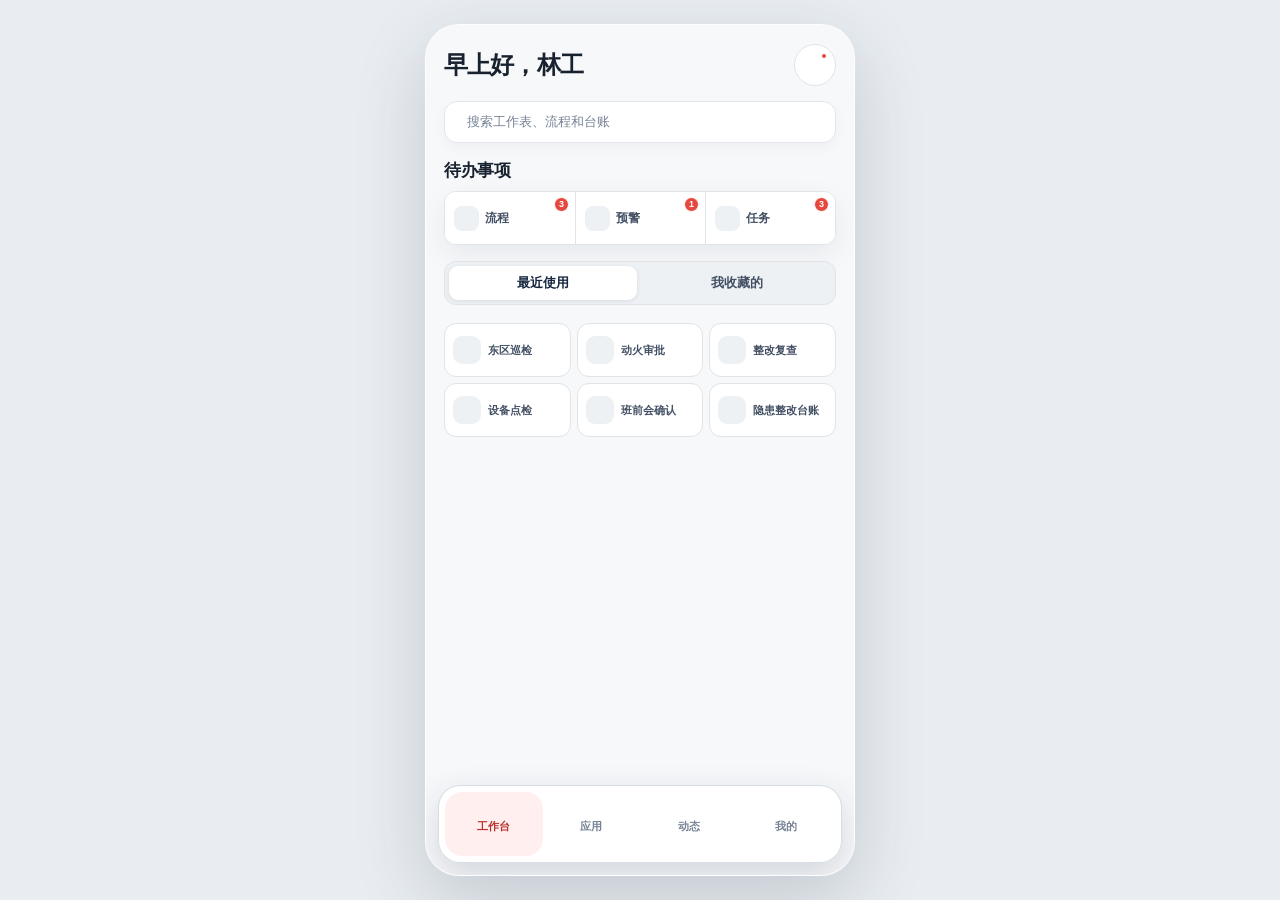
==== commit 014e5801: "something changed" ====
--- a/index.html
+++ b/index.html
@@ -78,6 +78,22 @@
                 </div>
               </section>
 
+              <section class="section-block workbench-access-section" aria-label="快捷访问">
+                <div class="workbench-access-tabs" role="tablist" aria-label="快捷访问分类">
+                  <button class="is-active" type="button" role="tab" aria-selected="true" data-workbench-access-tab="recent">最近使用</button>
+                  <button type="button" role="tab" aria-selected="false" data-workbench-access-tab="collected">我收藏的</button>
+                </div>
+                <div class="workbench-access-panel is-active" data-workbench-access-panel="recent"></div>
+                <div class="workbench-access-panel" data-workbench-access-panel="collected" hidden></div>
+                <section class="offline-reports-section" data-offline-reports-section aria-labelledby="offlineReportsTitle" hidden>
+                  <div class="section-heading">
+                    <h2 id="offlineReportsTitle">离线报表</h2>
+                  </div>
+                  <div class="offline-report-list" id="offlineReportList" hidden></div>
+                  <div class="offline-report-empty" id="offlineReportEmpty"><i class="ph ph-download-simple" aria-hidden="true"></i><span>暂无已下载的离线工作表</span></div>
+                </section>
+              </section>
+
               <section class="section-block app-section" aria-labelledby="appListTitle">
                 <div class="section-heading">
                   <h2 id="appListTitle">应用列表</h2>
@@ -102,34 +118,6 @@
                 </div>
               </section>
 
-              <section class="section-block function-section" aria-labelledby="functionTitle">
-                <div class="section-heading">
-                  <h2 id="functionTitle">功能</h2>
-                </div>
-
-                <div class="function-grid">
-                  <button class="function-card function-card-task" type="button" data-open-task-tasks>
-                    <span class="function-card-icon" aria-hidden="true"><i class="ph ph-checks"></i></span>
-                    <span class="function-card-copy"><strong>任务</strong><small>3 项待办</small></span>
-                    <i class="ph ph-caret-right" aria-hidden="true"></i>
-                  </button>
-                  <button class="function-card function-card-flow" type="button" data-open-process-page>
-                    <span class="function-card-icon" aria-hidden="true"><i class="ph ph-flow-arrow"></i></span>
-                    <span class="function-card-copy"><strong>流程</strong><small>3 项审批</small></span>
-                    <i class="ph ph-caret-right" aria-hidden="true"></i>
-                  </button>
-                  <button class="function-card function-card-warning" type="button" data-open-warning-tasks>
-                    <span class="function-card-icon" aria-hidden="true"><i class="ph ph-warning"></i></span>
-                    <span class="function-card-copy"><strong>预警</strong><small>1 项待处理</small></span>
-                    <i class="ph ph-caret-right" aria-hidden="true"></i>
-                  </button>
-                  <button class="function-card function-card-board" type="button" data-show-toast="正在打开安全看板">
-                    <span class="function-card-icon" aria-hidden="true"><i class="ph ph-chart-donut"></i></span>
-                    <span class="function-card-copy"><strong>看板</strong><small>实时概览</small></span>
-                    <i class="ph ph-caret-right" aria-hidden="true"></i>
-                  </button>
-                </div>
-              </section>
             </div>
           </section>
 
@@ -758,7 +746,7 @@
 
           <section class="page prevention-page" data-page="prevention" aria-labelledby="preventionTitle" hidden>
             <header class="subpage-header">
-              <button class="icon-button icon-button-small" type="button" data-close-prevention aria-label="返回工作台">
+              <button class="icon-button icon-button-small" type="button" data-close-prevention aria-label="返回应用">
                 <i class="ph ph-caret-left" aria-hidden="true"></i>
               </button>
               <h1 id="preventionTitle">双重预防管理</h1>
@@ -824,7 +812,7 @@
 
           <section class="page prevention-two-page" data-page="preventionTwo" aria-labelledby="preventionTwoTitle" hidden>
             <header class="subpage-header">
-              <button class="icon-button icon-button-small" type="button" data-close-prevention-two aria-label="返回工作台">
+              <button class="icon-button icon-button-small" type="button" data-close-prevention-two aria-label="返回应用">
                 <i class="ph ph-caret-left" aria-hidden="true"></i>
               </button>
               <h1 id="preventionTwoTitle">双重预防2</h1>
@@ -1008,15 +996,20 @@
           </section>
 
           <section class="page inspection-page" data-page="inspection" aria-labelledby="inspectionTitle" hidden>
-            <header class="subpage-header inspection-page-header">
+            <header class="subpage-header inspection-page-header inspection-download-header">
               <button class="icon-button icon-button-small" type="button" data-back-prevention-catalog aria-label="返回清单">
                 <i class="ph ph-caret-left" aria-hidden="true"></i>
               </button>
               <h1 id="inspectionTitle">平巷凿岩作业岗位隐患排查表</h1>
-              <span class="subpage-header-spacer" aria-hidden="true"></span>
-            </header>
-
-            <form class="page-scroll subpage-scroll inspection-form" id="inspectionForm">
+              <button class="inspection-download-button" id="downloadInspection" type="button"><i class="ph ph-download-simple" aria-hidden="true"></i><span>离线下载</span></button>
+            </header>
+
+            <div class="worksheet-tabs" role="tablist" aria-label="工作表内容">
+              <button class="is-active" type="button" role="tab" aria-selected="true" data-inspection-tab="page">页面</button>
+              <button type="button" role="tab" aria-selected="false" data-inspection-tab="drafts">草稿箱</button>
+            </div>
+
+            <form class="page-scroll subpage-scroll inspection-form" id="inspectionForm" data-inspection-panel="page">
               <fieldset class="inspection-fieldset inspection-info">
                 <legend>填报信息</legend>
                 <label>
@@ -1080,11 +1073,26 @@
                 <button class="inspection-action-submit" type="submit">提交</button>
               </div>
             </form>
+
+            <section class="page-scroll subpage-scroll inspection-drafts-pane" data-inspection-panel="drafts" aria-label="草稿箱" hidden>
+              <div class="inspection-draft-empty" id="inspectionDraftEmpty">
+                <i class="ph ph-note-blank" aria-hidden="true"></i>
+                <span>暂无草稿</span>
+              </div>
+              <article class="inspection-draft-card" id="inspectionDraftCard" hidden>
+                <span class="inspection-draft-icon" aria-hidden="true"><i class="ph ph-file-text"></i></span>
+                <div>
+                  <strong>平巷凿岩作业岗位隐患排查表</strong>
+                  <time id="inspectionDraftTime"></time>
+                </div>
+                <button class="inspection-draft-open" id="openInspectionDraft" type="button">继续编辑</button>
+              </article>
+            </section>
           </section>
 
           <section class="page fire-management-page" data-page="fireManagement" aria-labelledby="fireManagementTitle" hidden>
             <header class="subpage-header">
-              <button class="icon-button icon-button-small" type="button" data-close-fire-management aria-label="返回工作台">
+              <button class="icon-button icon-button-small" type="button" data-close-fire-management aria-label="返回应用">
                 <i class="ph ph-caret-left" aria-hidden="true"></i>
               </button>
               <h1 id="fireManagementTitle">消防管理</h1>
@@ -1224,14 +1232,19 @@
           <section class="page" data-page="favorites" aria-labelledby="favoritesTitle" hidden>
             <header class="page-header simple-header">
               <div>
-                <h1 id="favoritesTitle">常用</h1>
-              </div>
-              <button class="icon-button" type="button" data-show-toast="长按项目即可调整顺序" aria-label="管理常用项目">
-                <i class="ph ph-dots-three" aria-hidden="true"></i>
-              </button>
+                <h1 id="favoritesTitle">应用</h1>
+              </div>
             </header>
 
             <div class="page-scroll">
+              <section class="section-block application-recent-section" aria-labelledby="applicationRecentTitle">
+                <div class="section-heading">
+                  <h2 id="applicationRecentTitle">最近使用</h2>
+                </div>
+                <div class="application-recent-grid" id="applicationRecentList" hidden></div>
+                <div class="application-recent-empty" id="applicationRecentEmpty"><i class="ph ph-clock-counter-clockwise" aria-hidden="true"></i><span>暂无最近使用的应用</span></div>
+              </section>
+              <div data-applications-host></div>
               <section class="section-block recent-section" aria-labelledby="recentTitle">
                 <div class="section-heading">
                   <div>
@@ -1267,7 +1280,7 @@
                 </div>
               </section>
 
-              <section class="section-block" aria-labelledby="savedTitle">
+              <section class="section-block" aria-labelledby="savedTitle" hidden>
                 <div class="section-heading">
                   <div>
                     <h2 id="savedTitle">我的常用</h2>
@@ -1321,10 +1334,10 @@
               <section class="section-block collected-section" aria-labelledby="collectedTitle">
                 <div class="section-heading">
                   <h2 id="collectedTitle">我收藏的</h2>
-                  <button class="icon-button icon-button-small" type="button" data-open-collected-list aria-label="查看全部我的收藏" hidden><i class="ph ph-caret-right" aria-hidden="true"></i></button>
                 </div>
                 <div class="favorite-list collected-list" id="collectedList" hidden></div>
                 <div class="collected-empty" id="collectedEmpty"><i class="ph ph-star" aria-hidden="true"></i><span>暂无收藏</span></div>
+                <button class="collected-more-button" type="button" data-open-collected-list hidden>更多</button>
               </section>
 
             </div>
@@ -1475,15 +1488,10 @@
             </header>
 
             <div class="page-scroll profile-scroll">
-              <section class="profile-entry-group" aria-label="个人与离线管理">
+              <section class="profile-entry-group" aria-label="个人功能">
                 <button class="profile-center-entry" type="button" data-open-profile-center>
                   <span class="row-icon" aria-hidden="true"><i class="ph ph-identification-card"></i></span>
                   <strong>个人中心</strong>
-                  <i class="ph ph-caret-right" aria-hidden="true"></i>
-                </button>
-                <button class="profile-center-entry" type="button" data-open-offline-management>
-                  <span class="row-icon" aria-hidden="true"><i class="ph ph-cloud-slash"></i></span>
-                  <strong>离线管理</strong>
                   <i class="ph ph-caret-right" aria-hidden="true"></i>
                 </button>
               </section>
@@ -1630,7 +1638,7 @@
             <i class="ph ph-house" aria-hidden="true"></i><span>工作台</span>
           </button>
           <button class="nav-item" type="button" data-page-target="favorites">
-            <i class="ph ph-star" aria-hidden="true"></i><span>常用</span>
+            <i class="ph ph-star" aria-hidden="true"></i><span>应用</span>
           </button>
           <button class="nav-item" type="button" data-page-target="activity">
             <i class="ph ph-broadcast" aria-hidden="true"></i><span>动态</span>
--- a/styles.css
+++ b/styles.css
@@ -2983,6 +2983,135 @@
   padding: 7px 9px;
 }
 
+.page[data-page="workbench"] .workbench-access-section {
+  padding-top: 16px;
+}
+
+.workbench-access-tabs {
+  display: grid;
+  grid-template-columns: repeat(2, minmax(0, 1fr));
+  gap: 6px;
+  padding: 4px;
+  border: 1px solid var(--line);
+  border-radius: 12px;
+  background: var(--surface-muted);
+}
+
+.workbench-access-tabs button {
+  min-height: 34px;
+  border-radius: 9px;
+  background: transparent;
+  color: var(--ink-soft);
+  font-size: 13px;
+  font-weight: 700;
+  transition: background-color 160ms ease, color 160ms ease, box-shadow 160ms ease;
+}
+
+.workbench-access-tabs button.is-active {
+  background: var(--surface-strong);
+  color: var(--navy);
+  box-shadow: 0 1px 4px rgb(21 38 61 / 10%);
+}
+
+.workbench-access-panel .section-block {
+  padding-top: 12px;
+}
+
+.workbench-access-panel .recent-section .section-heading {
+  display: none;
+}
+
+.workbench-access-panel .collected-section .section-heading {
+  display: none;
+}
+
+.workbench-access-section .offline-reports-section {
+  padding-top: 16px;
+}
+
+.workbench-access-section .offline-reports-section .section-heading {
+  min-height: 28px;
+  margin-bottom: 6px;
+}
+
+.workbench-access-section .offline-reports-section .section-heading h2 {
+  font-size: 15px;
+}
+
+.offline-report-list {
+  overflow: hidden;
+  border: 1px solid var(--line);
+  border-radius: 12px;
+  background: var(--surface-strong);
+}
+
+.offline-report-row {
+  width: 100%;
+  min-height: 58px;
+  display: grid;
+  grid-template-columns: 32px minmax(0, 1fr) auto 14px;
+  align-items: center;
+  gap: 8px;
+  padding: 10px 12px;
+  background: transparent;
+  color: var(--ink);
+  text-align: left;
+}
+
+.offline-report-row:active {
+  background: var(--surface-muted);
+}
+
+.offline-report-icon {
+  width: 32px;
+  height: 32px;
+  display: grid;
+  place-items: center;
+  border-radius: 10px;
+  background: #e8f3e4;
+  color: #4f8f35;
+  font-size: 16px;
+}
+
+.offline-report-row strong {
+  min-width: 0;
+  overflow: hidden;
+  font-size: 13px;
+  font-weight: 700;
+  text-overflow: ellipsis;
+  white-space: nowrap;
+}
+
+.offline-report-row > span:not(.offline-report-icon) {
+  color: var(--ok);
+  font-size: 11px;
+  font-weight: 700;
+  white-space: nowrap;
+}
+
+.offline-report-row > .ph {
+  color: #a2aab5;
+  font-size: 14px;
+}
+
+.offline-report-empty {
+  min-height: 54px;
+  display: flex;
+  align-items: center;
+  justify-content: center;
+  gap: 7px;
+  border-top: 1px solid var(--line);
+  border-bottom: 1px solid var(--line);
+  color: var(--muted);
+  font-size: 12px;
+  font-weight: 650;
+}
+
+.offline-report-empty .ph {
+  color: var(--accent-deep);
+  font-size: 15px;
+}
+
 .page[data-page="workbench"] .shortcut-icon {
   width: 25px;
   height: 25px;
@@ -2997,6 +3126,84 @@
 
 .page[data-page="favorites"] .recent-section {
   padding-top: 18px;
+}
+
+.page[data-page="favorites"] [data-applications-host] .app-section {
+  padding-top: 18px;
+}
+
+.page[data-page="favorites"] .application-recent-section {
+  padding-top: 18px;
+}
+
+.page[data-page="favorites"] .application-recent-section .section-heading {
+  min-height: 30px;
+  margin-bottom: 6px;
+}
+
+.page[data-page="favorites"] .application-recent-section .section-heading h2 {
+  font-size: 17px;
+}
+
+.application-recent-grid {
+  display: grid;
+  grid-template-columns: repeat(4, minmax(0, 1fr));
+  gap: 8px;
+}
+
+.application-recent-entry {
+  min-width: 0;
+  display: grid;
+  justify-items: center;
+  gap: 7px;
+  padding: 4px 2px;
+  background: transparent;
+  color: var(--ink-soft);
+  text-align: center;
+}
+
+.application-recent-entry > span {
+  width: 44px;
+  height: 44px;
+  display: grid;
+  place-items: center;
+  border: 1px solid var(--line);
+  border-radius: 13px;
+  background: var(--surface-strong);
+  box-shadow: var(--shadow-card);
+  color: var(--navy);
+  font-size: 19px;
+}
+
+.application-recent-entry strong {
+  width: 100%;
+  overflow: hidden;
+  font-size: 11px;
+  font-weight: 700;
+  text-overflow: ellipsis;
+  white-space: nowrap;
+}
+
+.application-recent-entry:active > span {
+  transform: scale(0.94);
+}
+
+.application-recent-empty {
+  min-height: 54px;
+  display: flex;
+  align-items: center;
+  justify-content: center;
+  gap: 7px;
+  border-top: 1px solid var(--line);
+  border-bottom: 1px solid var(--line);
+  color: var(--muted);
+  font-size: 12px;
+  font-weight: 650;
+}
+
+.application-recent-empty .ph {
+  color: var(--ink-soft);
+  font-size: 15px;
 }
 
 .page[data-page="favorites"] .simple-header {
@@ -3645,6 +3852,74 @@
   font-size: 16px;
 }
 
+.inspection-download-header {
+  grid-template-columns: 38px minmax(0, 1fr) auto;
+}
+
+.inspection-download-button {
+  min-height: 34px;
+  display: inline-flex;
+  align-items: center;
+  gap: 4px;
+  padding: 0 8px;
+  border: 1px solid var(--line);
+  border-radius: 9px;
+  background: var(--surface-strong);
+  color: var(--accent-deep);
+  font-size: 12px;
+  font-weight: 700;
+  white-space: nowrap;
+}
+
+.inspection-download-button:disabled {
+  opacity: 0.65;
+}
+
+.inspection-download-button.is-downloaded {
+  border-color: #f2c9c5;
+  background: #fff5f4;
+  color: #c84337;
+}
+
+.inspection-download-button .ph {
+  font-size: 15px;
+}
+
+.worksheet-tabs {
+  height: 48px;
+  display: flex;
+  align-items: stretch;
+  gap: 24px;
+  padding: 0 18px;
+  border-bottom: 1px solid var(--line);
+  background: var(--surface-strong);
+}
+
+.worksheet-tabs button {
+  position: relative;
+  min-width: 48px;
+  border: 0;
+  background: transparent;
+  color: #7a8999;
+  font-size: 14px;
+  font-weight: 700;
+}
+
+.worksheet-tabs button.is-active {
+  color: var(--accent-deep);
+}
+
+.worksheet-tabs button.is-active::after {
+  content: "";
+  position: absolute;
+  right: 2px;
+  bottom: 0;
+  left: 2px;
+  height: 2px;
+  border-radius: 2px 2px 0 0;
+  background: #1774cc;
+}
+
 .prevention-task-form {
   padding-top: 14px;
 }
@@ -3789,8 +4064,81 @@
 
 .inspection-form {
   display: block;
+  height: calc(100% - 126px);
   padding-top: 16px;
   padding-bottom: 0;
+}
+
+.inspection-drafts-pane {
+  height: calc(100% - 126px);
+  padding-top: 18px;
+}
+
+.inspection-draft-empty {
+  min-height: 180px;
+  display: grid;
+  place-content: center;
+  justify-items: center;
+  gap: 10px;
+  color: #91a0af;
+  font-size: 13px;
+}
+
+.inspection-draft-empty .ph {
+  font-size: 30px;
+}
+
+.inspection-draft-card {
+  display: grid;
+  grid-template-columns: 40px minmax(0, 1fr) auto;
+  align-items: center;
+  gap: 10px;
+  padding: 12px;
+  border: 1px solid var(--line);
+  border-radius: 12px;
+  background: var(--surface-strong);
+}
+
+.inspection-draft-icon {
+  width: 40px;
+  height: 40px;
+  display: grid;
+  place-items: center;
+  border-radius: 11px;
+  background: #e6f1fb;
+  color: #1774cc;
+  font-size: 19px;
+}
+
+.inspection-draft-card > div {
+  min-width: 0;
+  display: grid;
+  gap: 4px;
+}
+
+.inspection-draft-card strong {
+  overflow: hidden;
+  font-size: 13px;
+  font-weight: 750;
+  line-height: 1.4;
+  text-overflow: ellipsis;
+  white-space: nowrap;
+}
+
+.inspection-draft-card time {
+  color: #8796a6;
+  font-size: 11px;
+}
+
+.inspection-draft-open {
+  min-height: 32px;
+  padding: 0 9px;
+  border: 1px solid #b9cee2;
+  border-radius: 8px;
+  background: #f2f7fb;
+  color: #1768b0;
+  font-size: 12px;
+  font-weight: 700;
 }
 
 .inspection-fieldset {
@@ -4138,6 +4486,21 @@
 
 .collected-empty .ph {
   color: #bd7a18;
+}
+
+.collected-more-button {
+  display: block;
+  min-height: 30px;
+  margin: 6px auto 0;
+  padding: 0 8px;
+  background: transparent;
+  color: #8291a0;
+  font-size: 12px;
+  font-weight: 650;
+}
+
+.collected-more-button:active {
+  color: var(--accent-deep);
 }
 
 .collected-row {
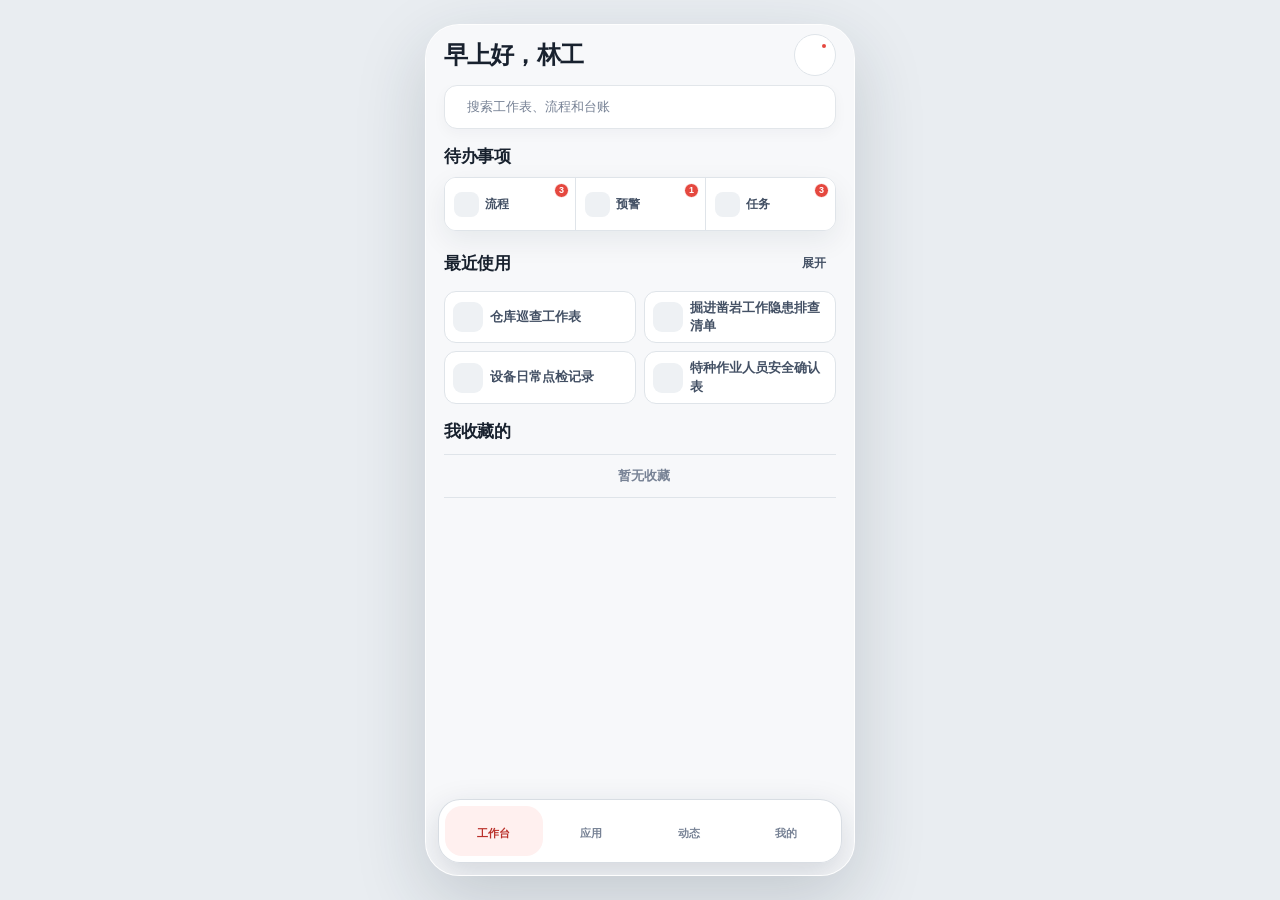
==== commit dbabe0ee: "something changed" ====
--- a/index.html
+++ b/index.html
@@ -9,7 +9,7 @@
       name="description"
       content="覆盖工作台、常用、安全动态与离线作业的移动端产品原型。"
     />
-    <link rel="stylesheet" href="./styles.css?v=prevention-scheme-one-process-v2" />
+    <link rel="stylesheet" href="./styles.css?v=workbench-scroll" />
     <script src="https://unpkg.com/@phosphor-icons/web@2.1.1" defer></script>
   </head>
   <body>
@@ -40,7 +40,7 @@
               </button>
             </header>
 
-            <div class="page-scroll">
+            <div class="page-scroll workbench-scroll">
               <button class="workbench-search-trigger" type="button" data-open-workbench-search aria-label="搜索子系统内的工作表、流程和其他内容">
                 <i class="ph ph-magnifying-glass" aria-hidden="true"></i>
                 <span>搜索工作表、流程和台账</span>
@@ -79,12 +79,8 @@
               </section>
 
               <section class="section-block workbench-access-section" aria-label="快捷访问">
-                <div class="workbench-access-tabs" role="tablist" aria-label="快捷访问分类">
-                  <button class="is-active" type="button" role="tab" aria-selected="true" data-workbench-access-tab="recent">最近使用</button>
-                  <button type="button" role="tab" aria-selected="false" data-workbench-access-tab="collected">我收藏的</button>
-                </div>
-                <div class="workbench-access-panel is-active" data-workbench-access-panel="recent"></div>
-                <div class="workbench-access-panel" data-workbench-access-panel="collected" hidden></div>
+                <div class="workbench-access-host" data-workbench-access-host="recent"></div>
+                <div class="workbench-access-host" data-workbench-access-host="collected"></div>
                 <section class="offline-reports-section" data-offline-reports-section aria-labelledby="offlineReportsTitle" hidden>
                   <div class="section-heading">
                     <h2 id="offlineReportsTitle">离线报表</h2>
@@ -1247,35 +1243,34 @@
               <div data-applications-host></div>
               <section class="section-block recent-section" aria-labelledby="recentTitle">
                 <div class="section-heading">
-                  <div>
-                    <h2 id="recentTitle">最近使用</h2>
-                  </div>
-                </div>
-
-                <div class="recent-grid">
-                  <button class="recent-entry" type="button" data-show-toast="正在打开东区巡检">
+                  <h2 id="recentTitle">最近使用</h2>
+                  <button class="recent-expand-button" type="button" aria-expanded="false" aria-controls="workbenchRecentList">展开</button>
+                </div>
+
+                <div class="recent-grid" id="workbenchRecentList">
+                  <button class="recent-entry" type="button" data-show-toast="正在打开仓库巡查工作表">
                     <span class="recent-icon" aria-hidden="true"><i class="ph ph-clipboard-text"></i></span>
-                    <span class="recent-copy"><strong>东区巡检</strong></span>
-                  </button>
-                  <button class="recent-entry" type="button" data-show-toast="正在打开动火审批">
-                    <span class="recent-icon" aria-hidden="true"><i class="ph ph-fire"></i></span>
-                    <span class="recent-copy"><strong>动火审批</strong></span>
-                  </button>
-                  <button class="recent-entry" type="button" data-show-toast="正在打开整改复查">
-                    <span class="recent-icon" aria-hidden="true"><i class="ph ph-check-circle"></i></span>
-                    <span class="recent-copy"><strong>整改复查</strong></span>
-                  </button>
-                  <button class="recent-entry" type="button" data-show-toast="正在打开设备点检">
+                    <span class="recent-copy"><strong>仓库巡查工作表</strong></span>
+                  </button>
+                  <button class="recent-entry" type="button" data-show-toast="正在打开掘进凿岩工作隐患排查清单">
+                    <span class="recent-icon" aria-hidden="true"><i class="ph ph-warning-circle"></i></span>
+                    <span class="recent-copy"><strong>掘进凿岩工作隐患排查清单</strong></span>
+                  </button>
+                  <button class="recent-entry" type="button" data-show-toast="正在打开设备日常点检记录">
                     <span class="recent-icon" aria-hidden="true"><i class="ph ph-wrench"></i></span>
-                    <span class="recent-copy"><strong>设备点检</strong></span>
-                  </button>
-                  <button class="recent-entry" type="button" data-show-toast="正在打开班前会确认">
+                    <span class="recent-copy"><strong>设备日常点检记录</strong></span>
+                  </button>
+                  <button class="recent-entry" type="button" data-show-toast="正在打开特种作业人员安全确认表">
+                    <span class="recent-icon" aria-hidden="true"><i class="ph ph-user-check"></i></span>
+                    <span class="recent-copy"><strong>特种作业人员安全确认表</strong></span>
+                  </button>
+                  <button class="recent-entry" type="button" data-show-toast="正在打开班前安全教育记录" data-extra-recent hidden>
                     <span class="recent-icon" aria-hidden="true"><i class="ph ph-users-three"></i></span>
-                    <span class="recent-copy"><strong>班前会确认</strong></span>
-                  </button>
-                  <button class="recent-entry" type="button" data-show-toast="正在打开隐患整改台账">
-                    <span class="recent-icon" aria-hidden="true"><i class="ph ph-book-bookmark"></i></span>
-                    <span class="recent-copy"><strong>隐患整改台账</strong></span>
+                    <span class="recent-copy"><strong>班前安全教育记录</strong></span>
+                  </button>
+                  <button class="recent-entry" type="button" data-show-toast="正在打开临时用电检查工作表" data-extra-recent hidden>
+                    <span class="recent-icon" aria-hidden="true"><i class="ph ph-lightning"></i></span>
+                    <span class="recent-copy"><strong>临时用电检查工作表</strong></span>
                   </button>
                 </div>
               </section>
--- a/styles.css
+++ b/styles.css
@@ -13,6 +13,8 @@
   --accent: #e5483f;
   --accent-soft: #fff0ef;
   --accent-deep: #ba302a;
+  --bottom-nav-height: 64px;
+  --bottom-nav-gap: 12px;
   --card-radius: 18px;
   --control-radius: 12px;
   --pill-radius: 999px;
@@ -98,7 +100,6 @@
   position: relative;
   width: min(100%, 430px);
   height: min(900px, calc(100dvh - 48px));
-  min-height: 680px;
   overflow: hidden;
   border: 1px solid rgba(255, 255, 255, 0.86);
   border-radius: 34px;
@@ -2685,9 +2686,15 @@
   color: #27806d;
 }
 
+.page[data-page="workbench"] {
+  display: grid;
+  grid-template-rows: auto minmax(0, 1fr);
+  padding-bottom: calc(var(--bottom-nav-height) + var(--bottom-nav-gap) + env(safe-area-inset-bottom, 0px));
+}
+
 .workbench-header {
-  min-height: 76px;
-  padding: 14px 18px 10px;
+  min-height: 60px;
+  padding: 8px 18px;
 }
 
 .workbench-header .header-context {
@@ -2709,13 +2716,16 @@
   right: 7px;
 }
 
-.workbench-header + .page-scroll {
-  height: calc(100% - 76px);
+.workbench-scroll {
+  height: auto;
+  min-height: 0;
+  padding-bottom: 12px;
+  scroll-padding-block: 8px;
 }
 
 .workbench-search-trigger {
   width: 100%;
-  min-height: 42px;
+  min-height: 44px;
   display: flex;
   align-items: center;
   gap: 9px;
@@ -2984,58 +2994,19 @@
 }
 
 .page[data-page="workbench"] .workbench-access-section {
-  padding-top: 16px;
-}
-
-.workbench-access-tabs {
-  display: grid;
-  grid-template-columns: repeat(2, minmax(0, 1fr));
-  gap: 6px;
-  padding: 4px;
-  border: 1px solid var(--line);
-  border-radius: 12px;
-  background: var(--surface-muted);
-}
-
-.workbench-access-tabs button {
-  min-height: 34px;
-  border-radius: 9px;
-  background: transparent;
-  color: var(--ink-soft);
-  font-size: 13px;
-  font-weight: 700;
-  transition: background-color 160ms ease, color 160ms ease, box-shadow 160ms ease;
-}
-
-.workbench-access-tabs button.is-active {
-  background: var(--surface-strong);
-  color: var(--navy);
-  box-shadow: 0 1px 4px rgb(21 38 61 / 10%);
-}
-
-.workbench-access-panel .section-block {
+  padding-top: 10px;
+}
+
+.page[data-page="workbench"] .workbench-access-host .section-block {
+  padding-top: 0;
+}
+
+.page[data-page="workbench"] .workbench-access-host + .workbench-access-host .section-block {
   padding-top: 12px;
 }
 
-.workbench-access-panel .recent-section .section-heading {
-  display: none;
-}
-
-.workbench-access-panel .collected-section .section-heading {
-  display: none;
-}
-
 .workbench-access-section .offline-reports-section {
-  padding-top: 16px;
-}
-
-.workbench-access-section .offline-reports-section .section-heading {
-  min-height: 28px;
-  margin-bottom: 6px;
-}
-
-.workbench-access-section .offline-reports-section .section-heading h2 {
-  font-size: 15px;
+  padding-top: 12px;
 }
 
 .offline-report-list {
@@ -3075,15 +3046,14 @@
 
 .offline-report-row strong {
   min-width: 0;
-  overflow: hidden;
+  overflow-wrap: anywhere;
   font-size: 13px;
   font-weight: 700;
-  text-overflow: ellipsis;
-  white-space: nowrap;
+  line-height: 1.4;
 }
 
 .offline-report-row > span:not(.offline-report-icon) {
-  color: var(--ok);
+  color: #397126;
   font-size: 11px;
   font-weight: 700;
   white-space: nowrap;
@@ -3280,15 +3250,15 @@
 
 .recent-grid {
   display: grid;
-  grid-template-columns: repeat(3, minmax(0, 1fr));
-  gap: 6px;
+  grid-template-columns: repeat(2, minmax(0, 1fr));
+  gap: 8px;
 }
 
 .recent-entry {
   min-width: 0;
-  min-height: 54px;
-  display: grid;
-  grid-template-columns: 28px minmax(0, 1fr);
+  min-height: 52px;
+  display: grid;
+  grid-template-columns: 30px minmax(0, 1fr);
   align-items: center;
   gap: 7px;
   padding: 7px 8px;
@@ -3304,8 +3274,8 @@
 }
 
 .recent-icon {
-  width: 28px;
-  height: 28px;
+  width: 30px;
+  height: 30px;
   display: grid;
   place-items: center;
   border-radius: 9px;
@@ -3320,22 +3290,27 @@
   gap: 2px;
 }
 
-.recent-copy strong,
-.recent-copy small {
-  overflow: hidden;
-  text-overflow: ellipsis;
-  white-space: nowrap;
-}
-
 .recent-copy strong {
   color: var(--ink-soft);
-  font-size: 11px;
+  font-size: 13px;
   font-weight: 750;
-}
-
-.recent-copy small {
-  color: var(--muted);
-  font-size: 9px;
+  line-height: 1.4;
+  overflow-wrap: anywhere;
+}
+
+.recent-expand-button {
+  min-width: 44px;
+  min-height: 44px;
+  padding: 0 6px;
+  border-radius: 8px;
+  background: transparent;
+  color: var(--ink-soft);
+  font-size: 12px;
+  font-weight: 700;
+}
+
+.recent-expand-button:active {
+  background: var(--surface-muted);
 }
 
 .page[data-page="workbench"] .app-section,
@@ -4488,10 +4463,33 @@
   color: #bd7a18;
 }
 
+.workbench-scroll .collected-empty {
+  min-height: 44px;
+}
+
+.workbench-scroll .collected-row {
+  min-height: 52px;
+  grid-template-columns: 44px minmax(0, 1fr);
+  gap: 8px;
+  padding: 3px 12px 3px 6px;
+}
+
+.workbench-scroll .collected-remove,
+.workbench-scroll .collected-row-open {
+  min-height: 44px;
+}
+
+.workbench-scroll .collected-remove {
+  width: 44px;
+  padding: 5px;
+  background: transparent;
+}
+
 .collected-more-button {
   display: block;
-  min-height: 30px;
-  margin: 6px auto 0;
+  min-width: 44px;
+  min-height: 44px;
+  margin: 0 auto;
   padding: 0 8px;
   background: transparent;
   color: #8291a0;
@@ -5528,10 +5526,10 @@
 .bottom-nav {
   position: absolute;
   right: 12px;
-  bottom: calc(12px + env(safe-area-inset-bottom, 0px));
+  bottom: calc(var(--bottom-nav-gap) + env(safe-area-inset-bottom, 0px));
   left: 12px;
   z-index: 3;
-  height: 78px;
+  height: var(--bottom-nav-height);
   display: grid;
   grid-template-columns: repeat(4, minmax(0, 1fr));
   align-items: stretch;
@@ -5900,7 +5898,6 @@
   .app-shell {
     width: 100%;
     height: 100dvh;
-    min-height: 620px;
     border: 0;
     border-radius: 0;
     box-shadow: none;
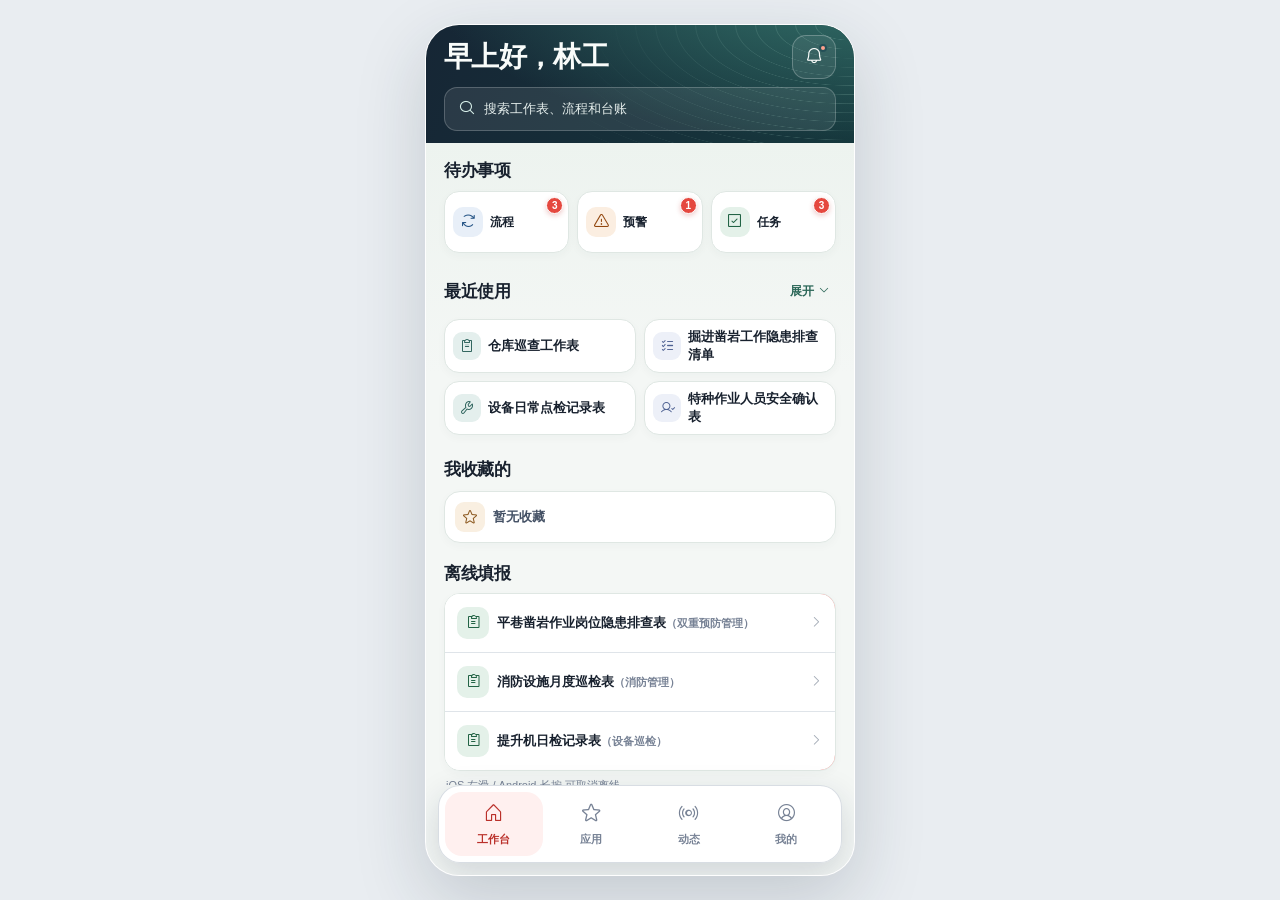
==== commit 7c001990: "modify something" ====
--- a/index.html
+++ b/index.html
@@ -9,7 +9,7 @@
       name="description"
       content="覆盖工作台、常用、安全动态与离线作业的移动端产品原型。"
     />
-    <link rel="stylesheet" href="./styles.css?v=workbench-scroll" />
+    <link rel="stylesheet" href="./styles.css?v=activity-title" />
     <script src="https://unpkg.com/@phosphor-icons/web@2.1.1" defer></script>
   </head>
   <body>
@@ -25,27 +25,25 @@
         <div class="app-content" id="appContent">
           <section class="page is-active" data-page="workbench" aria-labelledby="workbenchTitle">
             <header class="page-header workbench-header">
-              <div>
-                <p class="header-context">移动作业中心</p>
+              <div class="workbench-heading">
                 <h1 id="workbenchTitle">早上好，林工</h1>
+                <button
+                  class="icon-button notification-button"
+                  type="button"
+                  data-open-messages-page
+                  aria-label="打开消息中心，有新消息"
+                >
+                  <i class="ph ph-bell" aria-hidden="true"></i>
+                  <span class="notification-mark" aria-hidden="true"></span>
+                </button>
               </div>
-              <button
-                class="icon-button notification-button"
-                type="button"
-                data-open-messages-page
-                aria-label="打开消息中心，有新消息"
-              >
-                <i class="ph ph-bell" aria-hidden="true"></i>
-                <span class="notification-mark" aria-hidden="true"></span>
-              </button>
-            </header>
-
-            <div class="page-scroll workbench-scroll">
               <button class="workbench-search-trigger" type="button" data-open-workbench-search aria-label="搜索子系统内的工作表、流程和其他内容">
                 <i class="ph ph-magnifying-glass" aria-hidden="true"></i>
                 <span>搜索工作表、流程和台账</span>
               </button>
-
+            </header>
+
+            <div class="page-scroll workbench-scroll">
               <section class="section-block message-section" aria-labelledby="messageTitle">
                 <div class="section-heading">
                   <h2 id="messageTitle">待办事项</h2>
@@ -79,23 +77,65 @@
               </section>
 
               <section class="section-block workbench-access-section" aria-label="快捷访问">
-                <div class="workbench-access-host" data-workbench-access-host="recent"></div>
-                <div class="workbench-access-host" data-workbench-access-host="collected"></div>
+                <section class="section-block recent-section" aria-labelledby="recentTitle">
+                  <div class="section-heading">
+                    <h2 id="recentTitle">最近使用</h2>
+                    <button class="recent-expand-button" type="button" data-toggle-workbench-recents aria-controls="workbenchRecentEntries" aria-expanded="false">
+                      <span>展开</span><i class="ph ph-caret-down" aria-hidden="true"></i>
+                    </button>
+                  </div>
+
+                  <div class="recent-grid" id="workbenchRecentEntries">
+                    <button class="recent-entry" type="button" data-show-toast="正在打开仓库巡查工作表">
+                      <span class="recent-icon" aria-hidden="true"><i class="ph ph-clipboard-text"></i></span>
+                      <strong>仓库巡查工作表</strong>
+                    </button>
+                    <button class="recent-entry" type="button" data-show-toast="正在打开掘进凿岩工作隐患排查清单">
+                      <span class="recent-icon" aria-hidden="true"><i class="ph ph-list-checks"></i></span>
+                      <strong>掘进凿岩工作隐患排查清单</strong>
+                    </button>
+                    <button class="recent-entry" type="button" data-show-toast="正在打开设备日常点检记录表">
+                      <span class="recent-icon" aria-hidden="true"><i class="ph ph-wrench"></i></span>
+                      <strong>设备日常点检记录表</strong>
+                    </button>
+                    <button class="recent-entry" type="button" data-show-toast="正在打开特种作业人员安全确认表">
+                      <span class="recent-icon" aria-hidden="true"><i class="ph ph-user-check"></i></span>
+                      <strong>特种作业人员安全确认表</strong>
+                    </button>
+                    <button class="recent-entry" type="button" data-show-toast="正在打开班前安全教育记录表" data-extra-recent hidden>
+                      <span class="recent-icon" aria-hidden="true"><i class="ph ph-users-three"></i></span>
+                      <strong>班前安全教育记录表</strong>
+                    </button>
+                    <button class="recent-entry" type="button" data-show-toast="正在打开临时用电检查工作表" data-extra-recent hidden>
+                      <span class="recent-icon" aria-hidden="true"><i class="ph ph-lightning"></i></span>
+                      <strong>临时用电检查工作表</strong>
+                    </button>
+                  </div>
+                </section>
+
+                <section class="section-block collected-section" aria-labelledby="collectedTitle">
+                  <div class="section-heading">
+                    <h2 id="collectedTitle">我收藏的</h2>
+                    <button class="collected-more-button" type="button" data-open-collected-list hidden>更多</button>
+                  </div>
+                  <div class="favorite-list collected-list" id="collectedList" hidden></div>
+                  <p class="collected-hint" id="collectedHint" hidden>iOS 左滑 / Android 长按 可取消收藏</p>
+                  <div class="collected-empty" id="collectedEmpty"><i class="ph ph-star" aria-hidden="true"></i><span>暂无收藏</span></div>
+                </section>
+
                 <section class="offline-reports-section" data-offline-reports-section aria-labelledby="offlineReportsTitle" hidden>
                   <div class="section-heading">
-                    <h2 id="offlineReportsTitle">离线报表</h2>
+                    <h2 id="offlineReportsTitle">离线填报</h2>
                   </div>
                   <div class="offline-report-list" id="offlineReportList" hidden></div>
-                  <div class="offline-report-empty" id="offlineReportEmpty"><i class="ph ph-download-simple" aria-hidden="true"></i><span>暂无已下载的离线工作表</span></div>
+                  <p class="offline-report-hint" id="offlineReportHint">iOS 左滑 / Android 长按 可取消离线</p>
+                  <div class="offline-report-empty" id="offlineReportEmpty"><i class="ph ph-download-simple" aria-hidden="true"></i><span>暂无已下载的离线填报</span></div>
                 </section>
               </section>
 
               <section class="section-block app-section" aria-labelledby="appListTitle">
                 <div class="section-heading">
-                  <h2 id="appListTitle">应用列表</h2>
-                  <div class="app-section-actions">
-                    <button class="icon-button icon-button-small" type="button" data-open-app-organizer aria-label="查看全部应用"><i class="ph ph-caret-right" aria-hidden="true"></i></button>
-                  </div>
+                  <h2 id="appListTitle">全部应用</h2>
                 </div>
 
                 <div class="app-grid" data-favorite-app-grid>
@@ -203,11 +243,17 @@
 
           <section class="page app-organizer-page" data-page="appOrganizer" aria-labelledby="appOrganizerTitle" hidden>
             <header class="app-organizer-header">
-              <button class="icon-button icon-button-small" type="button" data-close-app-organizer aria-label="返回工作台"><i class="ph ph-caret-left" aria-hidden="true"></i></button>
+              <button class="icon-button icon-button-small" type="button" data-close-app-organizer aria-label="返回应用"><i class="ph ph-caret-left" aria-hidden="true"></i></button>
               <h1 id="appOrganizerTitle">全部应用</h1>
               <button class="text-button app-organizer-edit-button" type="button" data-toggle-app-organizer-edit>编辑</button>
             </header>
             <div class="page-scroll app-organizer-scroll">
+              <form class="app-organizer-search" role="search" data-app-organizer-search-form>
+                <i class="ph ph-magnifying-glass" aria-hidden="true"></i>
+                <input type="search" placeholder="搜索应用名称" autocomplete="off" aria-label="搜索应用名称" data-app-organizer-search />
+                <button type="button" class="app-organizer-search-clear" data-clear-app-organizer-search aria-label="清空搜索" hidden><i class="ph ph-x-circle" aria-hidden="true"></i></button>
+              </form>
+              <p class="app-organizer-empty" data-app-organizer-empty hidden>没有找到匹配的应用</p>
               <div class="app-organizer-tip" aria-label="操作提示" hidden>
                 <span><i class="ph ph-dots-six-vertical" aria-hidden="true"></i>拖动左侧手柄调整顺序</span>
                 <span><i class="ph ph-toggle-right" aria-hidden="true"></i>右侧开关显示或隐藏应用</span>
@@ -313,9 +359,8 @@
                 <i class="ph ph-caret-left" aria-hidden="true"></i>
               </button>
               <h1 id="processPageTitle">流程中心</h1>
-              <button class="process-launch-button" type="button" data-open-process-library>
+              <button class="process-launch-button" type="button" data-open-process-library aria-label="发起流程">
                 <i class="ph ph-plus" aria-hidden="true"></i>
-                <span>发起</span>
               </button>
             </header>
 
@@ -525,8 +570,10 @@
             <div class="page-scroll process-library-scroll">
               <div class="process-template-tools">
                 <nav class="process-template-tabs" aria-label="流程模板分类">
-                  <button class="is-active" type="button" data-template-filter="all" aria-pressed="true">全部</button>
-                  <button type="button" data-template-filter="recent" aria-pressed="false">最近使用</button>
+                  <button class="is-active" type="button" data-template-filter="recent" aria-pressed="true">最近使用</button>
+                  <button type="button" data-template-filter="human" aria-pressed="false">人资管理</button>
+                  <button type="button" data-template-filter="construction" aria-pressed="false">基建管理</button>
+                  <button type="button" data-template-filter="mining" aria-pressed="false">选矿管理</button>
                 </nav>
                 <label class="process-template-search">
                   <i class="ph ph-magnifying-glass" aria-hidden="true"></i>
@@ -536,32 +583,42 @@
               </div>
 
               <div class="process-template-groups">
-                <section class="process-template-group" data-template-group>
-                  <header><span class="template-group-mark template-group-blue"></span><h2>人资管理</h2><small>3</small></header>
+                <section class="process-template-group" data-template-group data-template-section="recent">
+                  <header><button type="button" data-template-collapse aria-expanded="true"><h2>最近使用</h2><i class="ph ph-caret-up" aria-hidden="true"></i></button></header>
                   <div class="process-template-list">
-                    <button type="button" data-process-template data-template-name="员工离职申请" data-template-app="消防管理" data-template-type="业务审批" data-template-recent="true"><span><strong>员工离职申请</strong><small>消防管理</small></span><i class="ph ph-caret-right" aria-hidden="true"></i></button>
-                    <button type="button" data-process-template data-template-name="职员晋升审批" data-template-app="机电管理" data-template-type="人事审批"><span><strong>职员晋升审批</strong><small>机电管理</small></span><i class="ph ph-caret-right" aria-hidden="true"></i></button>
-                    <button type="button" data-process-template data-template-name="职员调岗审批" data-template-app="双重预防机制" data-template-type="人事审批"><span><strong>职员调岗审批</strong><small>双重预防机制</small></span><i class="ph ph-caret-right" aria-hidden="true"></i></button>
+                    <button type="button" data-process-template data-template-name="员工离职申请" data-template-app="消防管理" data-template-type="业务审批" data-template-recent="true"><span class="process-template-card-icon tone-blue"><i class="ph ph-user-minus"></i></span><strong>员工离职申请</strong></button>
+                    <button type="button" data-process-template data-template-name="地表基建项目报建申请" data-template-app="生产管理" data-template-type="项目审批" data-template-recent="true"><span class="process-template-card-icon tone-gold"><i class="ph ph-buildings"></i></span><strong>项目报建申请</strong></button>
+                    <button type="button" data-process-template data-template-name="选厂药剂领用申请" data-template-app="安全管理" data-template-type="领用审批" data-template-recent="true"><span class="process-template-card-icon tone-red"><i class="ph ph-flask"></i></span><strong>药剂领用申请</strong></button>
                   </div>
                 </section>
 
-                <section class="process-template-group" data-template-group>
-                  <header><span class="template-group-mark template-group-gold"></span><h2>基建管理</h2><small>3</small></header>
+                <section class="process-template-group" data-template-group data-template-section="human">
+                  <header><button type="button" data-template-collapse aria-expanded="true"><h2>人资管理</h2><i class="ph ph-caret-up" aria-hidden="true"></i></button></header>
                   <div class="process-template-list">
-                    <button type="button" data-process-template data-template-name="地表基建项目报建申请" data-template-app="生产管理" data-template-type="项目审批" data-template-recent="true"><span><strong>地表基建项目报建申请</strong><small>生产管理</small></span><i class="ph ph-caret-right" aria-hidden="true"></i></button>
-                    <button type="button" data-process-template data-template-name="年度工程计划编制审批" data-template-app="应急管理" data-template-type="计划审批"><span><strong>年度工程计划编制审批</strong><small>应急管理</small></span><i class="ph ph-caret-right" aria-hidden="true"></i></button>
-                    <button type="button" data-process-template data-template-name="项目合同申报审批" data-template-app="设备管理" data-template-type="合同审批"><span><strong>项目合同申报审批</strong><small>设备管理</small></span><i class="ph ph-caret-right" aria-hidden="true"></i></button>
+                    <button type="button" data-process-template data-template-name="员工离职申请" data-template-app="消防管理" data-template-type="业务审批"><span class="process-template-card-icon tone-blue"><i class="ph ph-user-minus"></i></span><strong>员工离职申请</strong></button>
+                    <button type="button" data-process-template data-template-name="职员晋升审批" data-template-app="机电管理" data-template-type="人事审批"><span class="process-template-card-icon tone-purple"><i class="ph ph-trend-up"></i></span><strong>职员晋升审批</strong></button>
+                    <button type="button" data-process-template data-template-name="职员调岗审批" data-template-app="双重预防机制" data-template-type="人事审批"><span class="process-template-card-icon tone-teal"><i class="ph ph-arrows-left-right"></i></span><strong>职员调岗审批</strong></button>
                   </div>
                 </section>
 
-                <section class="process-template-group" data-template-group>
-                  <header><span class="template-group-mark template-group-red"></span><h2>选矿管理</h2><small>3</small></header>
+                <section class="process-template-group" data-template-group data-template-section="construction">
+                  <header><button type="button" data-template-collapse aria-expanded="true"><h2>基建管理</h2><i class="ph ph-caret-up" aria-hidden="true"></i></button></header>
                   <div class="process-template-list">
-                    <button type="button" data-process-template data-template-name="换矿申请" data-template-app="火工品管理" data-template-type="业务审批"><span><strong>换矿申请</strong><small>火工品管理</small></span><i class="ph ph-caret-right" aria-hidden="true"></i></button>
-                    <button type="button" data-process-template data-template-name="选厂药剂领用申请" data-template-app="安全管理" data-template-type="领用审批" data-template-recent="true"><span><strong>选厂药剂领用申请</strong><small>安全管理</small></span><i class="ph ph-caret-right" aria-hidden="true"></i></button>
-                    <button type="button" data-process-template data-template-name="材料采购流程" data-template-app="双重预防机制" data-template-type="采购申请"><span><strong>材料采购流程</strong><small>双重预防机制</small></span><i class="ph ph-caret-right" aria-hidden="true"></i></button>
+                    <button type="button" data-process-template data-template-name="地表基建项目报建申请" data-template-app="生产管理" data-template-type="项目审批"><span class="process-template-card-icon tone-gold"><i class="ph ph-buildings"></i></span><strong>项目报建申请</strong></button>
+                    <button type="button" data-process-template data-template-name="年度工程计划编制审批" data-template-app="应急管理" data-template-type="计划审批"><span class="process-template-card-icon tone-green"><i class="ph ph-calendar-check"></i></span><strong>工程计划审批</strong></button>
+                    <button type="button" data-process-template data-template-name="项目合同申报审批" data-template-app="设备管理" data-template-type="合同审批"><span class="process-template-card-icon tone-blue"><i class="ph ph-file-text"></i></span><strong>合同申报审批</strong></button>
                   </div>
                 </section>
+
+                <section class="process-template-group" data-template-group data-template-section="mining">
+                  <header><button type="button" data-template-collapse aria-expanded="true"><h2>选矿管理</h2><i class="ph ph-caret-up" aria-hidden="true"></i></button></header>
+                  <div class="process-template-list">
+                    <button type="button" data-process-template data-template-name="换矿申请" data-template-app="火工品管理" data-template-type="业务审批"><span class="process-template-card-icon tone-red"><i class="ph ph-arrows-clockwise"></i></span><strong>换矿申请</strong></button>
+                    <button type="button" data-process-template data-template-name="选厂药剂领用申请" data-template-app="安全管理" data-template-type="领用审批"><span class="process-template-card-icon tone-gold"><i class="ph ph-flask"></i></span><strong>药剂领用申请</strong></button>
+                    <button type="button" data-process-template data-template-name="材料采购流程" data-template-app="双重预防机制" data-template-type="采购申请"><span class="process-template-card-icon tone-teal"><i class="ph ph-shopping-cart"></i></span><strong>材料采购流程</strong></button>
+                  </div>
+                </section>
+                <div class="process-template-scroll-spacer" aria-hidden="true"></div>
               </div>
 
               <div class="process-template-empty" hidden>
@@ -1000,7 +1057,7 @@
               <button class="inspection-download-button" id="downloadInspection" type="button"><i class="ph ph-download-simple" aria-hidden="true"></i><span>离线下载</span></button>
             </header>
 
-            <div class="worksheet-tabs" role="tablist" aria-label="工作表内容">
+            <div class="worksheet-tabs" id="inspectionTabs" role="tablist" aria-label="工作表内容">
               <button class="is-active" type="button" role="tab" aria-selected="true" data-inspection-tab="page">页面</button>
               <button type="button" role="tab" aria-selected="false" data-inspection-tab="drafts">草稿箱</button>
             </div>
@@ -1226,13 +1283,14 @@
           </section>
 
           <section class="page" data-page="favorites" aria-labelledby="favoritesTitle" hidden>
-            <header class="page-header simple-header">
-              <div>
-                <h1 id="favoritesTitle">应用</h1>
-              </div>
-            </header>
-
-            <div class="page-scroll">
+            <header class="page-header simple-header application-header">
+              <h1 id="favoritesTitle">应用</h1>
+              <button class="application-manage-button" type="button" data-open-app-organizer aria-label="管理应用">
+                <i class="ph ph-gear-six" aria-hidden="true"></i>
+              </button>
+            </header>
+
+            <div class="page-scroll application-scroll">
               <section class="section-block application-recent-section" aria-labelledby="applicationRecentTitle">
                 <div class="section-heading">
                   <h2 id="applicationRecentTitle">最近使用</h2>
@@ -1241,40 +1299,6 @@
                 <div class="application-recent-empty" id="applicationRecentEmpty"><i class="ph ph-clock-counter-clockwise" aria-hidden="true"></i><span>暂无最近使用的应用</span></div>
               </section>
               <div data-applications-host></div>
-              <section class="section-block recent-section" aria-labelledby="recentTitle">
-                <div class="section-heading">
-                  <h2 id="recentTitle">最近使用</h2>
-                  <button class="recent-expand-button" type="button" aria-expanded="false" aria-controls="workbenchRecentList">展开</button>
-                </div>
-
-                <div class="recent-grid" id="workbenchRecentList">
-                  <button class="recent-entry" type="button" data-show-toast="正在打开仓库巡查工作表">
-                    <span class="recent-icon" aria-hidden="true"><i class="ph ph-clipboard-text"></i></span>
-                    <span class="recent-copy"><strong>仓库巡查工作表</strong></span>
-                  </button>
-                  <button class="recent-entry" type="button" data-show-toast="正在打开掘进凿岩工作隐患排查清单">
-                    <span class="recent-icon" aria-hidden="true"><i class="ph ph-warning-circle"></i></span>
-                    <span class="recent-copy"><strong>掘进凿岩工作隐患排查清单</strong></span>
-                  </button>
-                  <button class="recent-entry" type="button" data-show-toast="正在打开设备日常点检记录">
-                    <span class="recent-icon" aria-hidden="true"><i class="ph ph-wrench"></i></span>
-                    <span class="recent-copy"><strong>设备日常点检记录</strong></span>
-                  </button>
-                  <button class="recent-entry" type="button" data-show-toast="正在打开特种作业人员安全确认表">
-                    <span class="recent-icon" aria-hidden="true"><i class="ph ph-user-check"></i></span>
-                    <span class="recent-copy"><strong>特种作业人员安全确认表</strong></span>
-                  </button>
-                  <button class="recent-entry" type="button" data-show-toast="正在打开班前安全教育记录" data-extra-recent hidden>
-                    <span class="recent-icon" aria-hidden="true"><i class="ph ph-users-three"></i></span>
-                    <span class="recent-copy"><strong>班前安全教育记录</strong></span>
-                  </button>
-                  <button class="recent-entry" type="button" data-show-toast="正在打开临时用电检查工作表" data-extra-recent hidden>
-                    <span class="recent-icon" aria-hidden="true"><i class="ph ph-lightning"></i></span>
-                    <span class="recent-copy"><strong>临时用电检查工作表</strong></span>
-                  </button>
-                </div>
-              </section>
-
               <section class="section-block" aria-labelledby="savedTitle" hidden>
                 <div class="section-heading">
                   <div>
@@ -1326,26 +1350,18 @@
                 </div>
               </section>
 
-              <section class="section-block collected-section" aria-labelledby="collectedTitle">
-                <div class="section-heading">
-                  <h2 id="collectedTitle">我收藏的</h2>
-                </div>
-                <div class="favorite-list collected-list" id="collectedList" hidden></div>
-                <div class="collected-empty" id="collectedEmpty"><i class="ph ph-star" aria-hidden="true"></i><span>暂无收藏</span></div>
-                <button class="collected-more-button" type="button" data-open-collected-list hidden>更多</button>
-              </section>
-
             </div>
           </section>
 
           <section class="page favorites-detail-page" data-page="collectedAll" aria-labelledby="collectedAllTitle" hidden>
             <header class="favorites-detail-header">
-              <button class="icon-button icon-button-small" type="button" data-close-favorites-detail aria-label="返回常用"><i class="ph ph-caret-left" aria-hidden="true"></i></button>
+              <button class="icon-button icon-button-small" type="button" data-close-favorites-detail aria-label="返回工作台"><i class="ph ph-caret-left" aria-hidden="true"></i></button>
               <h1 id="collectedAllTitle">我收藏的</h1>
               <span aria-hidden="true"></span>
             </header>
             <div class="page-scroll favorites-detail-scroll">
               <div class="favorite-list favorite-detail-list" id="collectedAllList" hidden></div>
+              <p class="collected-hint" id="collectedAllHint" hidden>iOS 左滑 / Android 长按 可取消收藏</p>
               <div class="collected-empty" id="collectedAllEmpty"><i class="ph ph-star" aria-hidden="true"></i><span>暂无收藏</span></div>
             </div>
           </section>
@@ -1364,16 +1380,10 @@
           </section>
 
           <section class="page" data-page="activity" aria-labelledby="activityTitle" hidden>
-            <iframe class="activity-embedded-frame" src="./动态号-移动端.html?embedded=1" title="动态信息流"></iframe>
             <header class="page-header simple-header activity-header">
-              <div>
-                <p class="header-context">现场圈</p>
-                <h1 id="activityTitle">安全动态</h1>
-              </div>
-              <button class="icon-button" type="button" data-show-toast="发布入口将在下一版开放" aria-label="发布安全动态">
-                <i class="ph ph-camera" aria-hidden="true"></i>
-              </button>
-            </header>
+              <h1 id="activityTitle">动态</h1>
+            </header>
+            <iframe class="activity-embedded-frame" src="./动态号-移动端.html?embedded=1&amp;v=9" title="动态信息流"></iframe>
 
             <div class="page-scroll moments-scroll">
               <div class="activity-filters" role="group" aria-label="安全动态筛选">
@@ -1475,18 +1485,17 @@
 
           <section class="page" data-page="profile" aria-labelledby="profileTitle" hidden>
             <header class="profile-header">
-              <span class="avatar" data-profile-avatar aria-hidden="true">林</span>
-              <div>
-                <h1 id="profileTitle" data-profile-heading>林舟</h1>
-              </div>
-              <span aria-hidden="true"></span>
+              <h1 id="profileTitle">我的</h1>
+              <button class="profile-tab-avatar" type="button" data-open-profile-center aria-label="进入个人信息">
+                <span data-profile-avatar aria-hidden="true">林</span>
+              </button>
             </header>
 
             <div class="page-scroll profile-scroll">
               <section class="profile-entry-group" aria-label="个人功能">
                 <button class="profile-center-entry" type="button" data-open-profile-center>
                   <span class="row-icon" aria-hidden="true"><i class="ph ph-identification-card"></i></span>
-                  <strong>个人中心</strong>
+                  <strong>个人信息</strong>
                   <i class="ph ph-caret-right" aria-hidden="true"></i>
                 </button>
               </section>
@@ -1501,6 +1510,15 @@
               <span aria-hidden="true"></span>
             </header>
             <div class="page-scroll profile-center-scroll">
+              <section class="profile-avatar-setting" aria-label="头像设置">
+                <strong>头像</strong>
+                <label class="profile-avatar-editor" aria-label="上传或更新头像">
+                  <span class="avatar" data-profile-avatar aria-hidden="true">林</span>
+                  <span class="profile-avatar-edit" aria-hidden="true"><i class="ph ph-camera"></i></span>
+                  <span class="profile-avatar-action">更换</span>
+                  <input id="profileAvatarInput" type="file" accept="image/*" />
+                </label>
+              </section>
               <section class="profile-card" aria-labelledby="profileInfoTitle">
                 <div class="profile-section-heading"><h2 id="profileInfoTitle">个人资料</h2><button type="button" data-open-profile-edit>编辑</button></div>
                 <dl class="profile-data-list">
@@ -1701,6 +1719,15 @@
           </section>
         </div>
 
+        <div class="collection-remove-dialog" data-offline-remove-dialog hidden>
+          <div class="collection-remove-backdrop" data-close-offline-remove></div>
+          <section role="dialog" aria-modal="true" aria-labelledby="offlineRemoveTitle">
+            <header><h2 id="offlineRemoveTitle">取消离线</h2><button type="button" data-close-offline-remove aria-label="关闭"><i class="ph ph-x" aria-hidden="true"></i></button></header>
+            <p data-offline-remove-copy>取消后，该工作表将从离线填报中移除，需要重新下载才能离线填写。</p>
+            <footer><button type="button" data-close-offline-remove>暂不取消</button><button class="collection-remove-danger" type="button" data-confirm-offline-remove>确认取消</button></footer>
+          </section>
+        </div>
+
         <div class="toast" id="toast" role="status" aria-live="polite" hidden>
           <span class="toast-icon" aria-hidden="true"><i class="ph ph-check-circle"></i></span>
           <span class="toast-message" data-toast-message></span>
@@ -1715,6 +1742,6 @@
       </aside>
     </main>
 
-    <script src="./main.js"></script>
+    <script src="./main.js?v=profile-native"></script>
   </body>
 </html>
--- a/styles.css
+++ b/styles.css
@@ -13,7 +13,7 @@
   --accent: #e5483f;
   --accent-soft: #fff0ef;
   --accent-deep: #ba302a;
-  --bottom-nav-height: 64px;
+  --bottom-nav-height: 78px;
   --bottom-nav-gap: 12px;
   --card-radius: 18px;
   --control-radius: 12px;
@@ -222,6 +222,37 @@
   opacity: 0;
   pointer-events: none;
   visibility: hidden;
+}
+
+/* 动态内嵌页打开详情时，同步隐藏宿主 App 的底部导航。 */
+.app-shell.is-activity-detail .bottom-nav {
+  opacity: 0;
+  pointer-events: none;
+  visibility: hidden;
+}
+
+.app-shell.is-activity-detail .activity-embedded-frame {
+  height: 100%;
+}
+
+.app-shell.is-activity-detail .activity-header {
+  display: none;
+}
+
+.app-shell.is-activity-detail .page[data-page="activity"] {
+  grid-template-rows: minmax(0, 1fr);
+  padding-top: 0;
+  padding-bottom: 0;
+}
+
+.app-shell.is-activity-scrolled .page[data-page="activity"] {
+  grid-template-rows: minmax(0, 1fr);
+  /* 收起标题后仍为刘海与灵动岛保留安全空间。 */
+  padding-top: max(12px, env(safe-area-inset-top, 0px));
+}
+
+.app-shell.is-activity-scrolled .activity-header {
+  display: none;
 }
 
 .messages-page,
@@ -443,36 +474,52 @@
 }
 
 .process-page-header {
-  min-height: 74px;
-  display: grid;
-  grid-template-columns: 38px minmax(0, 1fr) auto;
-  align-items: center;
-  gap: 12px;
-  padding: 16px 18px 8px;
-  background: var(--surface-strong);
+  min-height: 78px;
+  display: grid;
+  grid-template-columns: 38px minmax(0, 1fr) 38px;
+  align-items: center;
+  padding: 18px 18px 10px;
+  border-bottom: 1px solid #dce7e2;
+  background: #f7f8fa;
 }
 
 .process-page-header h1 {
+  overflow: hidden;
+  color: #1f2d2a;
   font-size: 21px;
   font-weight: 750;
   letter-spacing: -0.03em;
+  text-align: center;
+  text-overflow: ellipsis;
+  white-space: nowrap;
+}
+
+.process-page-header .icon-button-small {
+  width: 38px;
+  height: 38px;
+  min-height: 38px;
+  padding: 0;
+  border: 1px solid #dce7e2;
+  border-radius: 12px;
+  background: #ffffff;
+  color: #425653;
 }
 
 .process-launch-button {
-  min-height: 38px;
-  display: inline-flex;
-  align-items: center;
-  gap: 4px;
-  padding: 0 12px;
-  border-radius: 10px;
-  background: var(--navy);
-  color: #ffffff;
-  font-size: 12px;
-  font-weight: 750;
+  width: 38px;
+  height: 38px;
+  padding: 0;
+  display: grid;
+  place-items: center;
+  align-items: center;
+  border: 1px solid #dce7e2;
+  border-radius: 12px;
+  background: #ffffff;
+  color: #286356;
 }
 
 .process-launch-button .ph {
-  font-size: 14px;
+  font-size: 18px;
 }
 
 .process-tabs {
@@ -531,7 +578,7 @@
 }
 
 .process-page-scroll {
-  height: calc(100% - 122px);
+  height: calc(100% - 126px);
   padding: 12px 16px 28px;
 }
 
@@ -877,6 +924,40 @@
   font-weight: 750;
 }
 
+/* 发起流程的模板选择页沿用动态二级页面的平衡头部。 */
+.process-library-page .process-subpage-header {
+  min-height: 78px;
+  grid-template-columns: 38px minmax(0, 1fr) 38px;
+  gap: 0;
+  padding: 18px 18px 10px;
+  border-bottom-color: #dce7e2;
+  background: #f7f8fa;
+}
+
+.process-library-page .process-subpage-header h1 {
+  color: #1f2d2a;
+  text-align: center;
+}
+
+.process-library-page .process-subpage-header .icon-button-small {
+  width: 38px;
+  height: 38px;
+  min-height: 38px;
+  padding: 0;
+  border: 1px solid #dce7e2;
+  border-radius: 12px;
+  background: #ffffff;
+  color: #425653;
+}
+
+.process-library-page .process-library-scroll {
+  height: calc(100% - 78px);
+  display: grid;
+  grid-template-rows: auto minmax(0, 1fr);
+  overflow: hidden;
+  padding: 0;
+}
+
 .process-detail-tabs {
   min-height: 48px;
   display: grid;
@@ -920,21 +1001,29 @@
 
 .process-template-tools {
   display: grid;
-  gap: 10px;
-  margin: 0 -16px;
-  padding: 12px 16px;
-  border-bottom: 1px solid var(--line);
-  background: var(--surface-strong);
+  gap: 8px;
+  margin: 0;
+  padding: 10px 16px 12px;
+  border-bottom: 1px solid #dce7e2;
+  background: #f7f8fa;
 }
 
 .process-template-tabs {
   display: flex;
-  gap: 20px;
+  gap: 24px;
+  overflow-x: auto;
+  padding: 0 2px;
+  scrollbar-width: none;
+}
+
+.process-template-tabs::-webkit-scrollbar {
+  display: none;
 }
 
 .process-template-tabs button {
   position: relative;
-  min-height: 30px;
+  flex: 0 0 auto;
+  min-height: 32px;
   padding: 0;
   background: transparent;
   color: var(--muted);
@@ -952,21 +1041,22 @@
   right: 0;
   bottom: -1px;
   left: 0;
-  height: 2px;
+  height: 3px;
+  border-radius: 3px 3px 0 0;
   background: var(--accent);
   content: "";
 }
 
 .process-template-search {
-  height: 40px;
+  height: 38px;
   display: grid;
   grid-template-columns: 18px minmax(0, 1fr);
   align-items: center;
   gap: 8px;
   padding: 0 11px;
-  border: 1px solid var(--line);
-  border-radius: 10px;
-  background: var(--surface);
+  border: 1px solid #dce7e2;
+  border-radius: 11px;
+  background: rgba(255, 255, 255, 0.88);
   color: var(--muted);
 }
 
@@ -981,90 +1071,127 @@
 }
 
 .process-template-groups {
-  padding-top: 4px;
+  display: grid;
+  align-content: start;
+  grid-auto-rows: max-content;
+  gap: 12px;
+  min-height: 0;
+  overflow-x: hidden;
+  overflow-y: auto;
+  padding: 14px 16px 24px;
+  overscroll-behavior: contain;
+  scrollbar-width: none;
+}
+
+.process-template-groups::-webkit-scrollbar {
+  display: none;
+}
+
+.process-template-scroll-spacer {
+  height: min(44vh, 320px);
+  pointer-events: none;
 }
 
 .process-template-group {
-  padding: 16px 0 4px;
-}
-
-.process-template-group + .process-template-group {
-  border-top: 1px solid var(--line);
+  overflow: hidden;
+  border: 1px solid #e0e8e4;
+  border-radius: 18px;
+  background: #ffffff;
+  box-shadow: 0 8px 20px rgba(27, 65, 57, 0.04);
 }
 
 .process-template-group > header {
-  display: grid;
-  grid-template-columns: 4px auto 1fr;
-  align-items: center;
-  gap: 8px;
-  padding: 0 2px 8px;
+  padding: 0;
+}
+
+.process-template-group > header button {
+  width: 100%;
+  min-height: 54px;
+  display: flex;
+  align-items: center;
+  justify-content: space-between;
+  padding: 0 16px;
+  background: transparent;
+  color: var(--ink);
+  text-align: left;
 }
 
 .process-template-group h2 {
-  font-size: 15px;
-  font-weight: 750;
-}
-
-.process-template-group header small {
-  color: var(--muted);
-  font-size: 10px;
-}
-
-.template-group-mark {
-  width: 4px;
-  height: 20px;
-  border-radius: 2px;
-  background: #4b89c3;
-}
-
-.template-group-gold {
-  background: #c59a37;
-}
-
-.template-group-red {
-  background: #c25b55;
+  font-size: 17px;
+  font-weight: 760;
+  letter-spacing: -0.025em;
+}
+
+.process-template-group > header button > .ph {
+  color: #95a29d;
+  font-size: 18px;
+  transition: transform 180ms ease;
 }
 
 .process-template-list {
+  display: grid;
+  grid-template-columns: repeat(4, minmax(0, 1fr));
+  gap: 14px 8px;
+  padding: 2px 12px 18px;
   overflow: hidden;
-  border-top: 1px solid var(--line);
 }
 
 .process-template-list button {
+  min-width: 0;
+  display: grid;
+  justify-items: center;
+  align-content: start;
+  gap: 7px;
+  padding: 0;
+  background: transparent;
+  color: var(--ink);
+  text-align: center;
+}
+
+.process-template-card-icon {
+  width: 54px;
+  height: 54px;
+  display: grid;
+  place-items: center;
+  border-radius: 17px;
+  background: #e6f3ff;
+  color: #287bd8;
+  box-shadow: inset 0 0 0 1px rgba(255, 255, 255, 0.55);
+}
+
+.process-template-card-icon .ph {
+  font-size: 27px;
+}
+
+.process-template-card-icon.tone-gold { background: #fff3d6; color: #b8821a; }
+.process-template-card-icon.tone-green { background: #e2f6df; color: #42973e; }
+.process-template-card-icon.tone-red { background: #fee8e4; color: #cf6255; }
+.process-template-card-icon.tone-purple { background: #eee8fb; color: #7d63c5; }
+.process-template-card-icon.tone-teal { background: #dff3f0; color: #288d80; }
+
+.process-template-list strong {
   width: 100%;
-  min-height: 58px;
-  display: grid;
-  grid-template-columns: minmax(0, 1fr) 14px;
-  align-items: center;
-  gap: 10px;
-  padding: 10px 2px 10px 14px;
-  border-bottom: 1px solid var(--line);
-  background: var(--surface-strong);
-  text-align: left;
-}
-
-.process-template-list button > span {
-  min-width: 0;
-  display: grid;
-  gap: 3px;
-}
-
-.process-template-list strong {
+  display: -webkit-box;
   overflow: hidden;
-  font-size: 13px;
+  color: #263538;
+  font-size: 11px;
   font-weight: 700;
+  line-height: 1.32;
   text-overflow: ellipsis;
-  white-space: nowrap;
-}
-
-.process-template-list small {
-  color: var(--muted);
-  font-size: 10px;
-}
-
-.process-template-list button > .ph {
-  color: #a2aab5;
-  font-size: 13px;
+  -webkit-box-orient: vertical;
+  -webkit-line-clamp: 2;
+}
+
+.process-template-list button:active .process-template-card-icon {
+  transform: scale(0.93);
+}
+
+.process-template-group.is-collapsed .process-template-list {
+  display: none;
+}
+
+.process-template-group.is-collapsed > header button > .ph {
+  transform: rotate(180deg);
 }
 
 .process-template-empty {
@@ -2444,6 +2571,55 @@
   padding-top: 18px;
 }
 
+/* 全部应用：搜索应用名称 */
+.app-organizer-search {
+  display: flex;
+  align-items: center;
+  gap: 8px;
+  height: 40px;
+  margin-bottom: 12px;
+  padding: 0 12px;
+  border: 1px solid var(--line);
+  border-radius: 11px;
+  background: var(--surface-strong);
+  color: var(--muted);
+}
+
+.app-organizer-search input {
+  flex: 1;
+  min-width: 0;
+  border: 0;
+  background: transparent;
+  color: var(--ink);
+  font-size: 14px;
+  outline: none;
+}
+
+.app-organizer-search input::-webkit-search-cancel-button,
+.app-organizer-search input::-webkit-search-decoration {
+  display: none;
+}
+
+.app-organizer-search .ph {
+  font-size: 16px;
+}
+
+.app-organizer-search-clear {
+  display: grid;
+  place-items: center;
+  border: 0;
+  background: transparent;
+  color: var(--muted);
+  font-size: 16px;
+}
+
+.app-organizer-empty {
+  margin: 8px 2px 12px;
+  color: var(--muted);
+  font-size: 13px;
+  text-align: center;
+}
+
 .app-organizer-tip {
   display: flex;
   flex-wrap: wrap;
@@ -2686,62 +2862,155 @@
   color: #27806d;
 }
 
+@font-face {
+  font-family: "Workbench Icons";
+  src: url("./assets/workbench-icons.woff2") format("woff2");
+  font-display: swap;
+}
+
+@font-face {
+  font-family: "Workbench Icons Fill";
+  src: url("./assets/workbench-icons-fill.woff2") format("woff2");
+  font-display: swap;
+}
+
+.ph-bell { --workbench-icon: "\e0ce"; }
+.ph-magnifying-glass { --workbench-icon: "\e30c"; }
+.ph-download-simple { --workbench-icon: "\e20c"; }
+.ph-arrows-clockwise { --workbench-icon: "\e094"; }
+.ph-warning { --workbench-icon: "\e4e0"; }
+.ph-check-square { --workbench-icon: "\e186"; }
+.ph-caret-down { --workbench-icon: "\e136"; }
+.ph-clipboard-text { --workbench-icon: "\e198"; }
+.ph-list-checks { --workbench-icon: "\eadc"; }
+.ph-wrench { --workbench-icon: "\e5d4"; }
+.ph-user-check { --workbench-icon: "\eafa"; }
+.ph-users-three { --workbench-icon: "\e68e"; }
+.ph-lightning { --workbench-icon: "\e2de"; }
+.ph-star { --workbench-icon: "\e46a"; }
+.ph-trash { --workbench-icon: "\e4a6"; }
+.ph-caret-right { --workbench-icon: "\e13a"; }
+.ph-house { --workbench-icon: "\e2c2"; }
+.ph-broadcast { --workbench-icon: "\e0f2"; }
+.ph-user-circle { --workbench-icon: "\e4c4"; }
+
+:is([data-page="workbench"], .bottom-nav) :is(.ph, .ph-fill)::before {
+  content: var(--workbench-icon);
+  font: normal 400 1em / 1 "Workbench Icons";
+}
+
+[data-page="workbench"] .ph-fill::before {
+  font-family: "Workbench Icons Fill";
+}
+
+.workbench-header {
+  position: relative;
+  min-height: 0;
+  display: grid;
+  grid-template-columns: minmax(0, 1fr);
+  justify-content: stretch;
+  gap: 6px;
+  padding: 8px 18px 12px;
+  overflow: hidden;
+  background:
+    radial-gradient(ellipse at 100% -35%, #34716a, transparent 70%),
+    linear-gradient(110deg, #162635, #16383d);
+  color: #f9fcfa;
+}
+
+.workbench-header::before {
+  position: absolute;
+  inset: 0 0 0 38%;
+  background: repeating-radial-gradient(ellipse at 98% 0%, transparent 0 12px, #bce9d82b 13px, transparent 14px 20px);
+  mask-image: linear-gradient(105deg, transparent, #000 78%);
+  pointer-events: none;
+  content: "";
+}
+
+.workbench-heading {
+  position: relative;
+  min-height: 48px;
+  display: flex;
+  align-items: center;
+  justify-content: space-between;
+  gap: 8px;
+}
+
+.workbench-header h1 {
+  font-family: Geist, "Avenir Next", "PingFang SC", "Hiragino Sans GB", "Microsoft YaHei", sans-serif;
+  font-size: clamp(23px, 6vw, 28px);
+  letter-spacing: -0.025em;
+}
+
+.workbench-header .icon-button {
+  width: 44px;
+  height: 44px;
+  flex-shrink: 0;
+  border-color: #ffffff40;
+  border-radius: 14px;
+  background: #ffffff13;
+  color: #f9fcfa;
+  font-size: 19px;
+}
+
+.workbench-header .notification-mark {
+  top: 8px;
+  right: 8px;
+  border-color: #245057;
+  background: #ffa18d;
+}
+
 .page[data-page="workbench"] {
+  --workbench-card-line: #dfe7e3;
+  --workbench-card-shadow: 0 3px 10px #1d413b08;
   display: grid;
   grid-template-rows: auto minmax(0, 1fr);
   padding-bottom: calc(var(--bottom-nav-height) + var(--bottom-nav-gap) + env(safe-area-inset-bottom, 0px));
-}
-
-.workbench-header {
-  min-height: 60px;
-  padding: 8px 18px;
-}
-
-.workbench-header .header-context {
-  display: none;
-}
-
-.workbench-header h1 {
-  font-size: 24px;
-}
-
-.workbench-header .icon-button {
-  width: 42px;
-  height: 42px;
-  font-size: 19px;
-}
-
-.workbench-header .notification-mark {
-  top: 7px;
-  right: 7px;
+  background: #f4f7f5;
 }
 
 .workbench-scroll {
   height: auto;
   min-height: 0;
-  padding-bottom: 12px;
+  padding-bottom: 20px;
   scroll-padding-block: 8px;
+  background: linear-gradient(180deg, #edf3ef, #f4f7f5 230px);
 }
 
 .workbench-search-trigger {
-  width: 100%;
+  flex: 1;
+  min-width: 0;
   min-height: 44px;
   display: flex;
   align-items: center;
   gap: 9px;
   padding: 0 13px;
-  border: 1px solid #e2e6ea;
+  border: 1px solid #ffffff36;
   border-radius: 13px;
-  background: var(--surface-strong);
-  box-shadow: 0 5px 14px rgba(21, 38, 61, 0.035);
-  color: var(--muted);
+  background: #ffffff16;
+  color: #e5eeec;
   font-size: 13px;
   text-align: left;
 }
 
+.workbench-search-trigger > span {
+  overflow: hidden;
+  text-overflow: ellipsis;
+  white-space: nowrap;
+}
+
 .workbench-search-trigger .ph {
-  color: var(--ink-soft);
+  color: #d6eee8;
   font-size: 17px;
+}
+
+.workbench-search-trigger:active,
+.workbench-header .icon-button:active {
+  background: #ffffff29;
+}
+
+.workbench-header button:focus-visible {
+  outline-color: #b3e5d4;
 }
 
 .workbench-search-page {
@@ -2971,6 +3240,7 @@
 
 .page[data-page="workbench"] .section-heading h2 {
   font-size: 17px;
+  letter-spacing: -0.025em;
 }
 
 .page[data-page="workbench"] .section-heading p {
@@ -2987,46 +3257,133 @@
   margin-bottom: 6px;
 }
 
+.page[data-page="workbench"] .message-shortcuts {
+  gap: 8px;
+  overflow: visible;
+  border: 0;
+  background: transparent;
+  box-shadow: none;
+}
+
 .page[data-page="workbench"] .message-shortcut {
-  min-height: 52px;
-  gap: 6px;
-  padding: 7px 9px;
+  --shortcut-tint: #e8eff8;
+  --shortcut-ink: #285687;
+  min-height: 62px;
+  grid-template-columns: auto minmax(0, 1fr);
+  place-items: center start;
+  gap: 7px;
+  padding: 8px;
+  border: 1px solid var(--workbench-card-line);
+  border-radius: 15px;
+  background: var(--surface-strong);
+  box-shadow: var(--workbench-card-shadow);
+  color: var(--ink);
+}
+
+.page[data-page="workbench"] .message-shortcut[data-warning-todo] {
+  --shortcut-tint: #fbeee1;
+  --shortcut-ink: #91460e;
+}
+
+.page[data-page="workbench"] .message-shortcut[data-open-task-todo] {
+  --shortcut-tint: #e4f1e9;
+  --shortcut-ink: #226345;
+}
+
+.page[data-page="workbench"] .message-shortcut:active {
+  transform: scale(0.97);
+  background: var(--shortcut-tint);
 }
 
 .page[data-page="workbench"] .workbench-access-section {
-  padding-top: 10px;
-}
-
-.page[data-page="workbench"] .workbench-access-host .section-block {
+  padding-top: 16px;
+}
+
+.page[data-page="workbench"] .workbench-access-section > .recent-section {
   padding-top: 0;
 }
 
-.page[data-page="workbench"] .workbench-access-host + .workbench-access-host .section-block {
-  padding-top: 12px;
-}
-
 .workbench-access-section .offline-reports-section {
-  padding-top: 12px;
+  padding-top: 16px;
+}
+
+.workbench-access-section .offline-reports-section .section-heading {
+  min-height: 28px;
+  margin-bottom: 6px;
+}
+
+.workbench-access-section .offline-reports-section .section-heading h2 {
+  font-size: 17px;
 }
 
 .offline-report-list {
   overflow: hidden;
-  border: 1px solid var(--line);
-  border-radius: 12px;
-  background: var(--surface-strong);
+  border: 1px solid var(--workbench-card-line);
+  border-radius: 16px;
+  background: var(--surface-strong);
+  box-shadow: var(--workbench-card-shadow);
+}
+
+/* 每行可左滑露出「取消离线」；长按同样可取消 */
+.offline-report-swipe {
+  position: relative;
+  overflow: hidden;
+  background: var(--surface-strong);
+}
+
+.offline-report-swipe + .offline-report-swipe {
+  border-top: 1px solid var(--line);
+}
+
+.offline-report-remove {
+  position: absolute;
+  top: 0;
+  right: 0;
+  bottom: 0;
+  width: 96px;
+  display: flex;
+  flex-direction: column;
+  align-items: center;
+  justify-content: center;
+  gap: 2px;
+  border: 0;
+  background: #d95a52;
+  color: #ffffff;
+  font-size: 11px;
+  font-weight: 700;
+}
+
+.offline-report-remove .ph {
+  font-size: 16px;
 }
 
 .offline-report-row {
+  position: relative;
+  z-index: 1;
   width: 100%;
   min-height: 58px;
   display: grid;
-  grid-template-columns: 32px minmax(0, 1fr) auto 14px;
+  grid-template-columns: 32px minmax(0, 1fr) 14px;
   align-items: center;
   gap: 8px;
   padding: 10px 12px;
-  background: transparent;
+  background: var(--surface-strong);
   color: var(--ink);
   text-align: left;
+  touch-action: pan-y;
+  transition: transform 220ms var(--ease-out);
+}
+
+.offline-report-swipe.is-swiping .offline-report-row {
+  transition: none;
+}
+
+.offline-report-swipe.is-open .offline-report-row {
+  transform: translateX(-96px);
+}
+
+.offline-report-swipe.is-open .offline-report-row > .ph-caret-right {
+  opacity: 0;
 }
 
 .offline-report-row:active {
@@ -3039,29 +3396,38 @@
   display: grid;
   place-items: center;
   border-radius: 10px;
-  background: #e8f3e4;
-  color: #4f8f35;
+  background: #e4f1e9;
+  color: #226345;
   font-size: 16px;
 }
 
 .offline-report-row strong {
   min-width: 0;
-  overflow-wrap: anywhere;
   font-size: 13px;
   font-weight: 700;
-  line-height: 1.4;
-}
-
-.offline-report-row > span:not(.offline-report-icon) {
-  color: #397126;
-  font-size: 11px;
-  font-weight: 700;
-  white-space: nowrap;
+  line-height: 1.45;
+  overflow-wrap: anywhere;
 }
 
 .offline-report-row > .ph {
   color: #a2aab5;
   font-size: 14px;
+}
+
+.offline-report-row strong .offline-report-app {
+  display: inline-block;
+  max-width: 100%;
+  color: var(--muted);
+  font-size: 10.5px;
+  font-weight: 600;
+  font-style: normal;
+}
+
+.offline-report-hint {
+  margin: 7px 2px 0;
+  color: var(--muted);
+  font-size: 11px;
+  line-height: 1.4;
 }
 
 .offline-report-empty {
@@ -3083,15 +3449,24 @@
 }
 
 .page[data-page="workbench"] .shortcut-icon {
-  width: 25px;
-  height: 25px;
-  border-radius: 8px;
-  font-size: 14px;
+  width: 30px;
+  height: 30px;
+  border-radius: 10px;
+  background: var(--shortcut-tint);
+  color: var(--shortcut-ink);
+  font-size: 17px;
 }
 
 .page[data-page="workbench"] .shortcut-mark {
   top: 5px;
-  right: 6px;
+  right: 5px;
+  min-width: 17px;
+  height: 17px;
+  border-color: #ffffff;
+  background: #e5483f;
+  color: #ffffff;
+  font-size: 10px;
+  box-shadow: 0 2px 5px rgba(190, 48, 42, 0.24);
 }
 
 .page[data-page="favorites"] .recent-section {
@@ -3256,44 +3631,47 @@
 
 .recent-entry {
   min-width: 0;
-  min-height: 52px;
-  display: grid;
-  grid-template-columns: 30px minmax(0, 1fr);
+  min-height: 54px;
+  display: grid;
+  grid-template-columns: 28px minmax(0, 1fr);
   align-items: center;
   gap: 7px;
   padding: 7px 8px;
-  border: 1px solid var(--line);
-  border-radius: var(--control-radius);
-  background: var(--surface-strong);
+  border: 1px solid var(--workbench-card-line);
+  border-radius: 15px;
+  background: var(--surface-strong);
+  box-shadow: var(--workbench-card-shadow);
   text-align: left;
-  transition: transform 160ms ease, border-color 160ms ease;
+  transition: transform 160ms ease, background-color 160ms ease, border-color 160ms ease;
 }
 
 .recent-entry:active {
   transform: scale(0.97);
+  border-color: #b9d5c9;
+  background: #edf6f0;
 }
 
 .recent-icon {
-  width: 30px;
-  height: 30px;
+  width: 28px;
+  height: 28px;
   display: grid;
   place-items: center;
   border-radius: 9px;
-  background: var(--surface-muted);
-  color: var(--navy);
+  background: #e4efed;
+  color: #285f58;
   font-size: 15px;
 }
 
-.recent-copy {
+.recent-entry:nth-child(2n) .recent-icon {
+  background: #edf0f8;
+  color: #4e6192;
+}
+
+.recent-entry > strong {
   min-width: 0;
-  display: grid;
-  gap: 2px;
-}
-
-.recent-copy strong {
-  color: var(--ink-soft);
+  color: var(--ink);
   font-size: 13px;
-  font-weight: 750;
+  font-weight: 700;
   line-height: 1.4;
   overflow-wrap: anywhere;
 }
@@ -3301,16 +3679,36 @@
 .recent-expand-button {
   min-width: 44px;
   min-height: 44px;
+  display: inline-flex;
+  align-items: center;
+  gap: 4px;
   padding: 0 6px;
-  border-radius: 8px;
+  border-radius: 10px;
   background: transparent;
-  color: var(--ink-soft);
+  color: #2a6657;
   font-size: 12px;
   font-weight: 700;
 }
 
 .recent-expand-button:active {
-  background: var(--surface-muted);
+  background: #e4efed;
+}
+
+.recent-expand-button .ph {
+  transition: transform 180ms var(--ease-out);
+}
+
+.recent-expand-button[aria-expanded="true"] .ph {
+  transform: rotate(180deg);
+}
+
+.recent-entry[data-extra-recent]:not([hidden]) {
+  animation: recent-card-in 180ms var(--ease-out) both;
+}
+
+@keyframes recent-card-in {
+  from { opacity: 0; transform: translateY(4px); }
+  to { opacity: 1; transform: translateY(0); }
 }
 
 .page[data-page="workbench"] .app-section,
@@ -3847,13 +4245,16 @@
 }
 
 .inspection-download-button:disabled {
-  opacity: 0.65;
-}
-
+  opacity: 1;
+  cursor: default;
+}
+
+/* 已下载：灰色不可点，取消离线在「离线填报」列表里做 */
 .inspection-download-button.is-downloaded {
-  border-color: #f2c9c5;
-  background: #fff5f4;
-  color: #c84337;
+  border-color: var(--line);
+  background: var(--surface-muted);
+  color: var(--muted);
+  box-shadow: none;
 }
 
 .inspection-download-button .ph {
@@ -4295,6 +4696,14 @@
   color: #ffffff;
 }
 
+/* 无网提交：提交中 → 置灰不可再点 */
+.inspection-action-submit:disabled,
+.inspection-action-submit.is-submitting {
+  background: #c3ccd8;
+  color: #ffffff;
+  cursor: default;
+}
+
 .page[data-page="workbench"] .function-stack {
   gap: 0;
   overflow: hidden;
@@ -4463,33 +4872,36 @@
   color: #bd7a18;
 }
 
+.workbench-scroll .collected-empty,
+.workbench-scroll .collected-list {
+  border: 1px solid var(--workbench-card-line);
+  border-radius: 16px;
+  background: var(--surface-strong);
+  box-shadow: var(--workbench-card-shadow);
+}
+
 .workbench-scroll .collected-empty {
-  min-height: 44px;
-}
-
-.workbench-scroll .collected-row {
   min-height: 52px;
-  grid-template-columns: 44px minmax(0, 1fr);
-  gap: 8px;
-  padding: 3px 12px 3px 6px;
-}
-
-.workbench-scroll .collected-remove,
-.workbench-scroll .collected-row-open {
-  min-height: 44px;
-}
-
-.workbench-scroll .collected-remove {
-  width: 44px;
-  padding: 5px;
-  background: transparent;
+  justify-content: flex-start;
+  padding: 8px 10px;
+  color: var(--ink-soft);
+}
+
+.workbench-scroll .collected-empty .ph {
+  width: 30px;
+  height: 30px;
+  display: grid;
+  place-items: center;
+  border-radius: 9px;
+  background: #f9efe1;
+  color: #8a561c;
+  font-size: 16px;
 }
 
 .collected-more-button {
   display: block;
-  min-width: 44px;
-  min-height: 44px;
-  margin: 0 auto;
+  min-height: 30px;
+  margin: 6px auto 0;
   padding: 0 8px;
   background: transparent;
   color: #8291a0;
@@ -4501,51 +4913,123 @@
   color: var(--accent-deep);
 }
 
-.collected-row {
-  grid-template-columns: 34px minmax(0, 1fr);
+.workbench-scroll .collected-more-button {
+  display: inline-flex;
+  align-items: center;
+  justify-content: center;
+  min-height: 44px;
+  margin: 0;
+  padding: 0 6px;
+  color: #2a6657;
+}
+
+.collected-remove {
+  position: absolute;
+  top: 0;
+  right: 0;
+  bottom: 0;
+  width: 96px;
+  display: flex;
+  flex-direction: column;
+  align-items: center;
+  justify-content: center;
+  gap: 2px;
+  border: 0;
+  background: #d95a52;
+  color: #ffffff;
+  font-size: 11px;
+  font-weight: 700;
+}
+
+.collected-remove .ph {
+  font-size: 16px;
+}
+
+.collected-swipe {
+  position: relative;
+  overflow: hidden;
+  background: var(--surface-strong);
+}
+
+.collected-swipe + .collected-swipe {
+  border-top: 1px solid var(--line);
 }
 
 .collected-row-open {
+  position: relative;
+  z-index: 1;
   width: 100%;
+  min-height: 58px;
   min-width: 0;
   display: grid;
-  grid-template-columns: minmax(0, 1fr) auto;
-  align-items: center;
-  gap: 12px;
-  padding: 0;
-  background: transparent;
+  grid-template-columns: 32px minmax(0, 1fr) 14px;
+  align-items: center;
+  gap: 8px;
+  padding: 10px 12px;
+  background: var(--surface-strong);
+  color: var(--ink);
   text-align: left;
-}
-
-.collected-row-open > span {
+  touch-action: pan-y;
+  transition: transform 220ms var(--ease-out);
+}
+
+.collected-swipe.is-swiping .collected-row-open {
+  transition: none;
+}
+
+.collected-swipe.is-open .collected-row-open {
+  transform: translateX(-96px);
+}
+
+.collected-swipe.is-open .collected-row-open > .ph-caret-right {
+  opacity: 0;
+}
+
+.collected-row-open:active {
+  background: var(--surface-muted);
+}
+
+.collected-entry-icon {
+  width: 32px;
+  height: 32px;
+  display: grid;
+  place-items: center;
+  border-radius: 10px;
+  background: #e9f1ed;
+  color: #2a705d;
+  font-size: 16px;
+}
+
+/* 收藏行在离线场景也使用本地图标字体，避免图标字体未加载时出现空白。 */
+.collected-entry-icon .ph::before,
+.collected-remove .ph::before {
+  content: var(--workbench-icon);
+  font: normal 400 1em / 1 "Workbench Icons";
+}
+
+.collected-row-open > span:nth-child(2) {
   min-width: 0;
+}
+
+.collected-row-open strong {
+  display: block;
+  overflow: hidden;
+  font-size: 13px;
+  font-weight: 700;
+  line-height: 1.45;
+  overflow-wrap: anywhere;
 }
 
 .collected-row-open > .ph {
   color: #a2aab5;
-}
-
-.collected-remove {
-  width: 34px;
-  height: 34px;
-  display: grid;
-  place-items: center;
-  border-radius: 11px;
-  background: #fff0ef;
-  color: #e5483f;
-  font-size: 15px;
-}
-
-.collected-remove .favorite-type {
-  width: 100%;
-  height: 100%;
-  display: grid;
-  place-items: center;
-  border-radius: inherit;
-}
-
-.collected-remove:active {
-  transform: scale(0.94);
+  font-size: 14px;
+}
+
+.collected-hint {
+  margin: 6px 2px 0;
+  color: #8291a0;
+  font-size: 11px;
+  line-height: 1.4;
 }
 
 .collection-remove-dialog {
@@ -4708,28 +5192,51 @@
 }
 
 .page[data-page="activity"] {
+  display: grid;
+  grid-template-rows: auto minmax(0, 1fr);
+  padding-top: env(safe-area-inset-top, 0px);
+  padding-bottom: calc(var(--bottom-nav-height) + var(--bottom-nav-gap) + env(safe-area-inset-bottom, 0px));
+  background: #f3f7f5;
+}
+
+.page[data-page="activity"] > :not(.activity-embedded-frame, .activity-header) {
+  display: none !important;
+}
+
+.page[data-page="activity"] .activity-header {
   position: relative;
-  padding: 0;
-  background: var(--surface-strong);
-}
-
-.page[data-page="activity"] > :not(.activity-embedded-frame) {
-  display: none !important;
-}
-
-.activity-embedded-frame {
-  position: absolute;
-  top: 0;
-  right: 0;
-  left: 0;
+  min-height: 84px;
+  align-items: flex-end;
+  padding: 18px 18px 12px;
+  overflow: hidden;
+  border-bottom: 1px solid #dce7e2;
+  background:
+    radial-gradient(circle at 92% 0%, #d9eee7 0 20%, transparent 20.5%),
+    linear-gradient(135deg, #fbfcfb 0%, #eef5f2 100%);
+}
+
+.page[data-page="activity"] .activity-header h1 {
+  position: relative;
+  color: #1b3032;
+  font-family: Geist, "Avenir Next", "PingFang SC", "Hiragino Sans GB", "Microsoft YaHei", sans-serif;
+  font-size: 26px;
+  font-weight: 780;
+  letter-spacing: -0.04em;
+}
+
+.page[data-page="activity"] .activity-embedded-frame {
+  position: static;
   width: 100%;
-  height: calc(100% - 90px - env(safe-area-inset-bottom, 0px));
+  height: calc(100% + 4px);
+  min-height: 0;
   border: 0;
-  background: var(--surface-strong);
-}
-
-.activity-header {
-  background: var(--surface-strong);
+  background: #f3f7f5;
+  transform: translateY(-4px);
+}
+
+.app-shell.is-activity-detail .page[data-page="activity"] .activity-embedded-frame {
+  height: 100%;
+  transform: none;
 }
 
 .moments-scroll {
@@ -6008,6 +6515,11 @@
     padding-left: 14px;
   }
 
+  .workbench-header {
+    padding-right: 14px;
+    padding-left: 14px;
+  }
+
   .moments-scroll {
     padding-right: 0;
     padding-left: 0;
@@ -6086,3 +6598,504 @@
     transition-duration: 0.01ms !important;
   }
 }
+
+/* Profile tab: a compact account surface with native, high-contrast actions. */
+.page[data-page="profile"] {
+  display: grid;
+  grid-template-rows: auto minmax(0, 1fr);
+  padding-bottom: calc(var(--bottom-nav-height) + var(--bottom-nav-gap) + env(safe-area-inset-bottom, 0px));
+  background: #f3f7f5;
+}
+
+.page[data-page="profile"] .profile-header {
+  position: relative;
+  min-height: 96px;
+  display: flex;
+  align-items: flex-end;
+  justify-content: space-between;
+  gap: 16px;
+  padding: calc(16px + env(safe-area-inset-top, 0px)) 18px 14px;
+  overflow: hidden;
+  background:
+    radial-gradient(circle at 94% -6%, #5f9288 0 16%, transparent 16.5%),
+    radial-gradient(circle at 2% 102%, #28515a 0 24%, transparent 24.5%),
+    linear-gradient(135deg, #152a36, #1d4b4b);
+}
+
+.page[data-page="profile"] .profile-header::after {
+  position: absolute;
+  inset: 0;
+  background: linear-gradient(118deg, transparent 48%, rgba(214, 241, 231, 0.08) 48.5%, transparent 49%);
+  pointer-events: none;
+  content: "";
+}
+
+.page[data-page="profile"] .profile-header h1 {
+  position: relative;
+  z-index: 1;
+  color: #fbfdfc;
+  font-family: Geist, "Avenir Next", "PingFang SC", "Hiragino Sans GB", "Microsoft YaHei", sans-serif;
+  font-size: 27px;
+  font-weight: 780;
+  letter-spacing: -0.04em;
+}
+
+.profile-tab-avatar {
+  position: relative;
+  z-index: 1;
+  width: 52px;
+  height: 52px;
+  display: grid;
+  place-items: center;
+  padding: 0;
+  border: 1px solid rgba(237, 251, 245, 0.34);
+  border-radius: 50%;
+  overflow: hidden;
+  background: rgba(255, 255, 255, 0.12);
+  background-position: center;
+  background-size: cover;
+  box-shadow: 0 8px 18px rgba(5, 23, 28, 0.22);
+  color: #ffffff;
+  font-size: 19px;
+  font-weight: 800;
+  transition: transform 180ms var(--ease-out), filter 180ms ease;
+}
+
+.profile-tab-avatar:active {
+  transform: scale(0.94);
+  filter: brightness(1.12);
+}
+
+.profile-tab-avatar > span {
+  width: 100%;
+  height: 100%;
+  display: grid;
+  place-items: center;
+  background-position: center;
+  background-size: cover;
+}
+
+.profile-avatar-editor {
+  position: relative;
+  cursor: pointer;
+}
+
+.profile-avatar-editor .avatar {
+  width: 56px;
+  height: 56px;
+  display: grid;
+  place-items: center;
+  border: 1px solid rgba(237, 251, 245, 0.32);
+  border-radius: 50%;
+  background: #ffffff1c;
+  background-position: center;
+  background-size: cover;
+  color: #ffffff;
+  font-size: 21px;
+  font-weight: 800;
+}
+
+.profile-avatar-edit {
+  position: absolute;
+  right: -2px;
+  bottom: -2px;
+  width: 22px;
+  height: 22px;
+  display: grid;
+  place-items: center;
+  border: 2px solid #1d4b4b;
+  border-radius: 50%;
+  background: #d6eee5;
+  color: #1e6958;
+  font-size: 12px;
+}
+
+.profile-avatar-editor input {
+  position: absolute;
+  width: 1px;
+  height: 1px;
+  overflow: hidden;
+  clip: rect(0 0 0 0);
+  clip-path: inset(50%);
+  white-space: nowrap;
+}
+
+.profile-avatar-editor:active .avatar {
+  transform: scale(0.95);
+  filter: brightness(1.1);
+}
+
+.profile-avatar-editor .avatar,
+.profile-avatar-editor .profile-avatar-edit {
+  transition: transform 180ms var(--ease-out), filter 180ms ease;
+}
+
+.profile-avatar-setting {
+  min-height: 72px;
+  display: flex;
+  align-items: center;
+  justify-content: space-between;
+  gap: 16px;
+  margin-bottom: 14px;
+  padding: 10px 14px;
+  border: 1px solid #dce7e2;
+  border-radius: 18px;
+  background: #ffffff;
+  box-shadow: 0 5px 16px rgba(31, 69, 59, 0.05);
+}
+
+.profile-avatar-setting > strong {
+  color: #26393b;
+  font-size: 15px;
+  font-weight: 740;
+}
+
+.profile-avatar-setting .profile-avatar-editor {
+  width: auto;
+  height: 48px;
+  display: inline-flex;
+  align-items: center;
+  gap: 9px;
+}
+
+.profile-avatar-setting .profile-avatar-editor .avatar {
+  width: 48px;
+  height: 48px;
+  border-color: #d9e6e1;
+  background-color: #e6f2ee;
+  color: #236f5d;
+  font-size: 18px;
+}
+
+.profile-avatar-setting .profile-avatar-edit {
+  right: 28px;
+  bottom: -1px;
+  border-color: #ffffff;
+  background: #e2f0eb;
+  color: #236f5d;
+}
+
+.profile-avatar-action {
+  color: #28715f;
+  font-size: 13px;
+  font-weight: 700;
+}
+
+.page[data-page="profile"] .profile-scroll {
+  height: auto;
+  min-height: 0;
+  padding: 16px 14px calc(92px + env(safe-area-inset-bottom, 0px));
+  background: linear-gradient(180deg, #eaf2ef, #f4f7f6 132px);
+}
+
+.page[data-page="profile"] .profile-entry-group {
+  overflow: hidden;
+  border: 1px solid #dce7e2;
+  border-radius: 19px;
+  background: #ffffff;
+  box-shadow: 0 7px 18px rgba(31, 69, 59, 0.055);
+}
+
+.page[data-page="profile"] .profile-center-entry {
+  min-height: 70px;
+  gap: 12px;
+  padding: 10px 13px;
+  color: #26393b;
+}
+
+.page[data-page="profile"] .profile-center-entry .row-icon {
+  width: 40px;
+  height: 40px;
+  border-radius: 13px;
+  background: #e6f2ee;
+  color: #236f5d;
+  font-size: 20px;
+}
+
+.page[data-page="profile"] .profile-center-entry:nth-child(2) .row-icon {
+  background: #eeeaf9;
+  color: #7258a0;
+}
+
+.page[data-page="profile"] .profile-center-entry strong {
+  font-size: 15px;
+  font-weight: 740;
+  letter-spacing: -0.02em;
+}
+
+.page[data-page="profile"] .profile-center-entry > .ph {
+  color: #9aa9a4;
+  font-size: 16px;
+}
+
+.page[data-page="profile"] .profile-center-entry:active {
+  background: #f0f7f4;
+}
+
+.profile-center-page.is-entering .profile-avatar-setting {
+  animation: profile-card-in 340ms var(--ease-out) both;
+}
+
+.page[data-page="profile"].is-entering .profile-entry-group {
+  animation: profile-card-in 400ms 50ms var(--ease-out) both;
+}
+
+@keyframes profile-card-in {
+  from { opacity: 0; transform: translateY(10px) scale(0.985); }
+  to { opacity: 1; transform: translateY(0) scale(1); }
+}
+
+/* 应用中心：用连续的原生层级替代散落的入口，让高频访问和全部应用一眼可见。 */
+.page[data-page="favorites"] {
+  display: grid;
+  grid-template-rows: auto minmax(0, 1fr);
+  padding-bottom: calc(var(--bottom-nav-height) + var(--bottom-nav-gap) + env(safe-area-inset-bottom, 0px));
+  background: #f3f7f5;
+}
+
+.page[data-page="favorites"] .application-header {
+  position: relative;
+  min-height: 84px;
+  align-items: flex-end;
+  padding: 18px 18px 12px;
+  overflow: hidden;
+  border-bottom: 1px solid #dce7e2;
+  background:
+    radial-gradient(circle at 92% 0%, #d9eee7 0 20%, transparent 20.5%),
+    linear-gradient(135deg, #fbfcfb 0%, #eef5f2 100%);
+}
+
+.page[data-page="favorites"] .application-header h1 {
+  position: relative;
+  color: #1b3032;
+  font-family: Geist, "Avenir Next", "PingFang SC", "Hiragino Sans GB", "Microsoft YaHei", sans-serif;
+  font-size: 26px;
+  font-weight: 780;
+  letter-spacing: -0.04em;
+}
+
+.application-manage-button {
+  position: relative;
+  width: 36px;
+  height: 36px;
+  padding: 0;
+  display: inline-flex;
+  align-items: center;
+  justify-content: center;
+  border: 1px solid #cbdcd5;
+  border-radius: 11px;
+  background: rgba(255, 255, 255, 0.8);
+  box-shadow: 0 2px 7px rgba(27, 65, 57, 0.06);
+  color: #286356;
+  font-size: 12px;
+  font-weight: 750;
+}
+
+.application-manage-button .ph {
+  font-size: 18px;
+}
+
+.application-manage-button:active {
+  transform: scale(0.97);
+  background: #e6f1ed;
+}
+
+.page[data-page="favorites"] .application-scroll {
+  height: auto;
+  min-height: 0;
+  padding: 0 14px calc(92px + env(safe-area-inset-bottom, 0px));
+  background: linear-gradient(180deg, #edf4f1 0, #f4f7f6 150px);
+}
+
+.page[data-page="favorites"] .application-recent-section,
+.page[data-page="favorites"] [data-applications-host] .app-section {
+  padding-top: 18px;
+}
+
+.page[data-page="favorites"] .application-recent-section .section-heading,
+.page[data-page="favorites"] [data-applications-host] .app-section .section-heading {
+  min-height: 30px;
+  margin: 0 4px 8px;
+}
+
+.page[data-page="favorites"] .section-heading h2 {
+  color: #26383a;
+  font-size: 17px;
+  font-weight: 760;
+  letter-spacing: -0.03em;
+}
+
+.page[data-page="favorites"] .application-recent-grid {
+  gap: 0;
+  overflow: hidden;
+  border: 1px solid #dbe6e1;
+  border-radius: 18px;
+  background: #ffffff;
+  box-shadow: 0 5px 16px rgba(31, 69, 59, 0.055);
+}
+
+.page[data-page="favorites"] .application-recent-entry {
+  min-height: 88px;
+  gap: 7px;
+  padding: 10px 3px 8px;
+  border-right: 1px solid #edf1ef;
+  color: #26383a;
+}
+
+.page[data-page="favorites"] .application-recent-entry:last-child {
+  border-right: 0;
+}
+
+.page[data-page="favorites"] .application-recent-entry > span {
+  width: 46px;
+  height: 46px;
+  border: 0;
+  border-radius: 15px;
+  background: #e6f2ee;
+  box-shadow: none;
+  color: #24705f;
+  font-size: 20px;
+}
+
+.page[data-page="favorites"] .application-recent-entry:nth-child(2) > span {
+  background: #e8eefb;
+  color: #4166a7;
+}
+
+.page[data-page="favorites"] .application-recent-entry:nth-child(3) > span {
+  background: #fff0e4;
+  color: #a95a24;
+}
+
+.page[data-page="favorites"] .application-recent-entry:nth-child(4) > span {
+  background: #f1ebf9;
+  color: #7456a0;
+}
+
+.page[data-page="favorites"] .application-recent-entry strong {
+  display: -webkit-box;
+  overflow: hidden;
+  min-height: 28px;
+  padding: 0 2px;
+  color: #324144;
+  font-size: 10.5px;
+  font-weight: 700;
+  line-height: 1.35;
+  text-align: center;
+  text-overflow: clip;
+  white-space: normal;
+  overflow-wrap: anywhere;
+  -webkit-box-orient: vertical;
+  -webkit-line-clamp: 2;
+}
+
+.page[data-page="favorites"] .application-recent-entry:active > span {
+  transform: scale(0.93);
+}
+
+.page[data-page="favorites"] [data-applications-host] .app-grid {
+  grid-auto-flow: dense;
+  grid-template-columns: repeat(4, minmax(0, 1fr));
+  justify-items: center;
+  gap: 16px 4px;
+  padding: 16px 6px 18px;
+  border: 1px solid #dce7e2;
+  border-radius: 20px;
+  background: #ffffff;
+  box-shadow: 0 7px 18px rgba(31, 69, 59, 0.055);
+}
+
+.page[data-page="favorites"] [data-applications-host] .app-item {
+  width: 100%;
+  display: grid;
+  justify-items: center;
+}
+
+.page[data-page="favorites"] [data-applications-host] .app-entry {
+  width: 100%;
+  min-height: 90px;
+  gap: 8px;
+  padding: 3px 0;
+  border-radius: 14px;
+  color: #293b3e;
+}
+
+.page[data-page="favorites"] [data-applications-host] .app-entry > span {
+  width: 54px;
+  height: 54px;
+  border: 0;
+  border-radius: 17px;
+  background: #e3f1ed;
+  box-shadow: inset 0 0 0 1px rgba(38, 108, 90, 0.05);
+  color: #236f5d;
+  font-size: 24px;
+}
+
+.page[data-page="favorites"] [data-applications-host] .app-item:nth-child(2) .app-entry > span,
+.page[data-page="favorites"] [data-applications-host] .app-item:nth-child(7) .app-entry > span {
+  background: #e7edfb;
+  color: #4169ad;
+}
+
+.page[data-page="favorites"] [data-applications-host] .app-item:nth-child(3) .app-entry > span,
+.page[data-page="favorites"] [data-applications-host] .app-item:nth-child(11) .app-entry > span {
+  background: #fff0e5;
+  color: #aa5b27;
+}
+
+.page[data-page="favorites"] [data-applications-host] .app-item:nth-child(4) .app-entry > span,
+.page[data-page="favorites"] [data-applications-host] .app-item:nth-child(8) .app-entry > span {
+  background: #f0eafa;
+  color: #7558a2;
+}
+
+.page[data-page="favorites"] [data-applications-host] .app-item:nth-child(5) .app-entry > span,
+.page[data-page="favorites"] [data-applications-host] .app-item:nth-child(12) .app-entry > span {
+  background: #faeceb;
+  color: #aa514a;
+}
+
+.page[data-page="favorites"] [data-applications-host] .app-item:nth-child(6) .app-entry > span,
+.page[data-page="favorites"] [data-applications-host] .app-item:nth-child(10) .app-entry > span {
+  background: #f8f0de;
+  color: #986a1e;
+}
+
+.page[data-page="favorites"] [data-applications-host] .app-entry strong {
+  display: -webkit-box;
+  overflow: hidden;
+  min-height: 29px;
+  padding: 0 2px;
+  color: #304044;
+  font-size: 11px;
+  font-weight: 700;
+  line-height: 1.35;
+  text-align: center;
+  text-overflow: clip;
+  white-space: normal;
+  overflow-wrap: anywhere;
+  -webkit-box-orient: vertical;
+  -webkit-line-clamp: 2;
+}
+
+.page[data-page="favorites"] [data-applications-host] .app-entry:active {
+  background: #f0f7f4;
+}
+
+.page[data-page="favorites"] [data-applications-host] .app-entry:active > span {
+  transform: translateY(1px) scale(0.94);
+  color: inherit;
+}
+
+@media (max-width: 350px) {
+  .page[data-page="favorites"] .application-scroll {
+    padding-right: 10px;
+    padding-left: 10px;
+  }
+
+  .page[data-page="favorites"] [data-applications-host] .app-grid {
+    gap: 13px 2px;
+    padding-right: 3px;
+    padding-left: 3px;
+  }
+}
